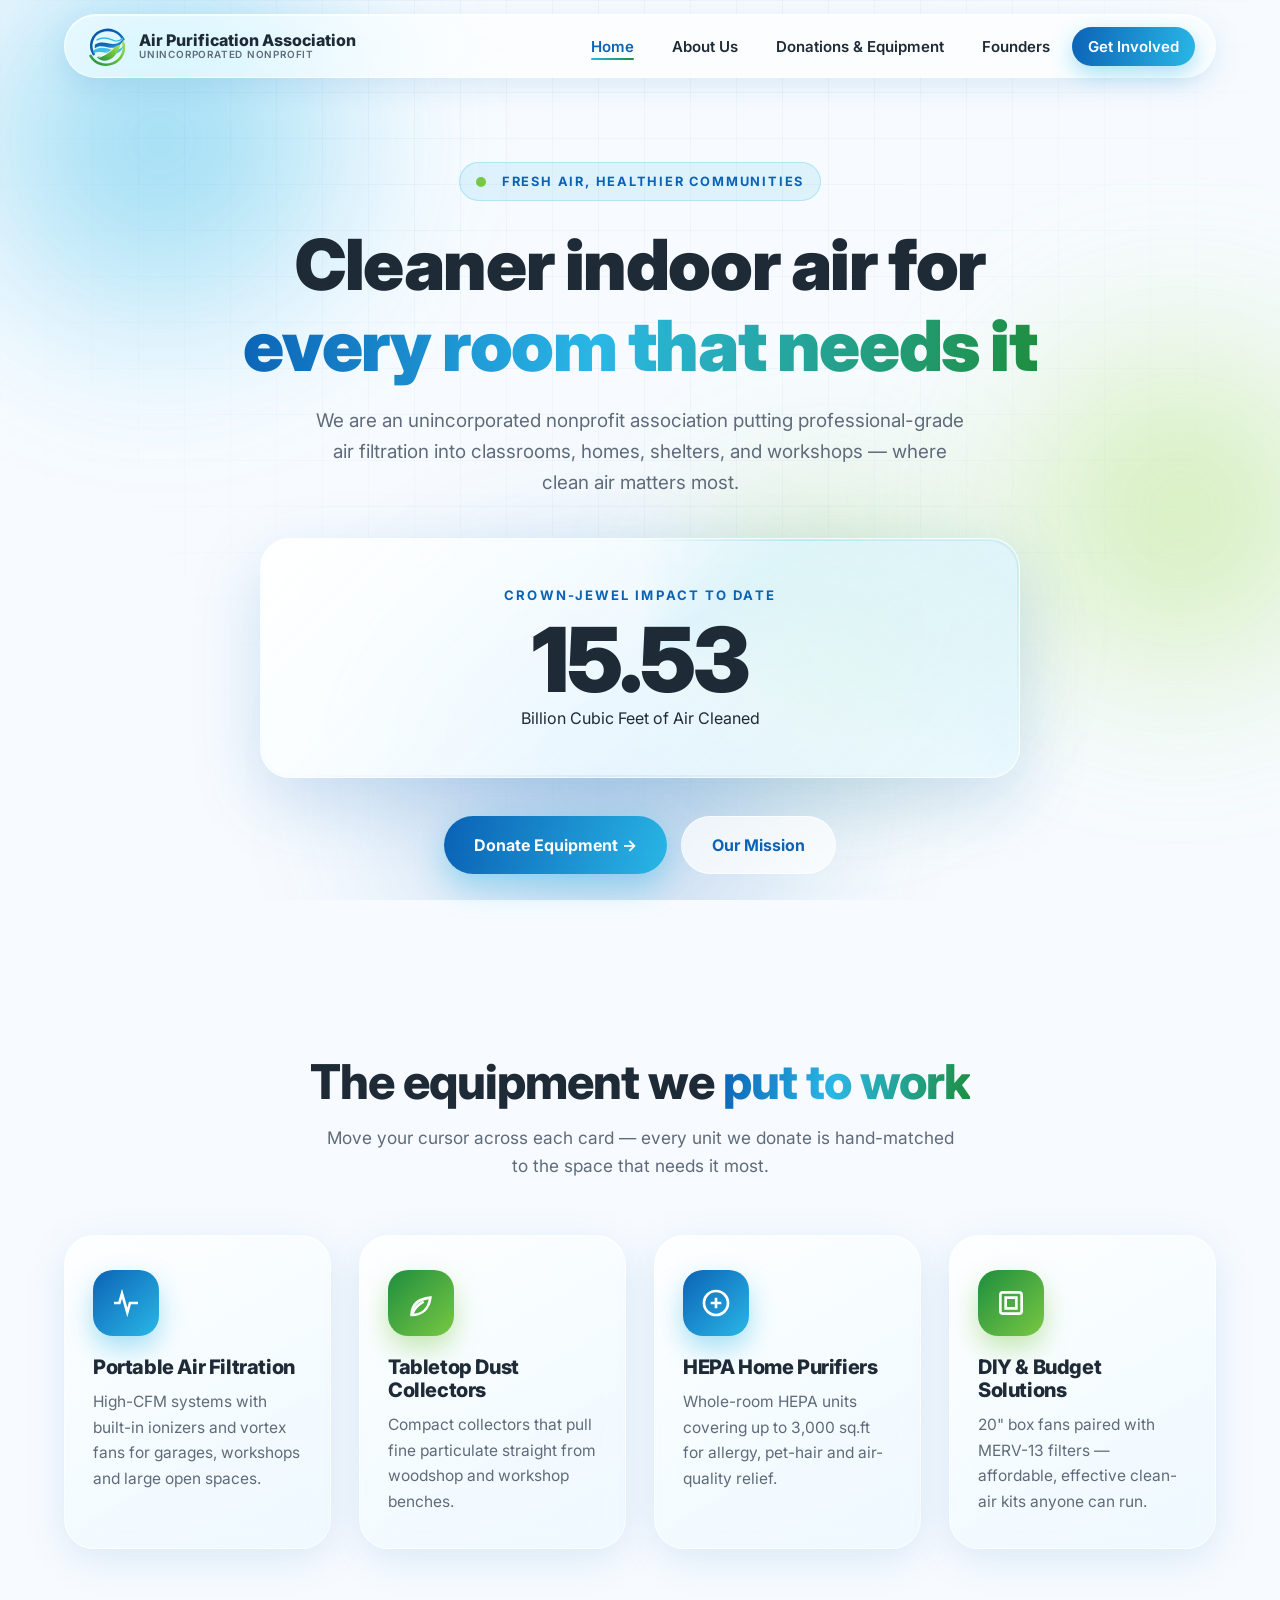
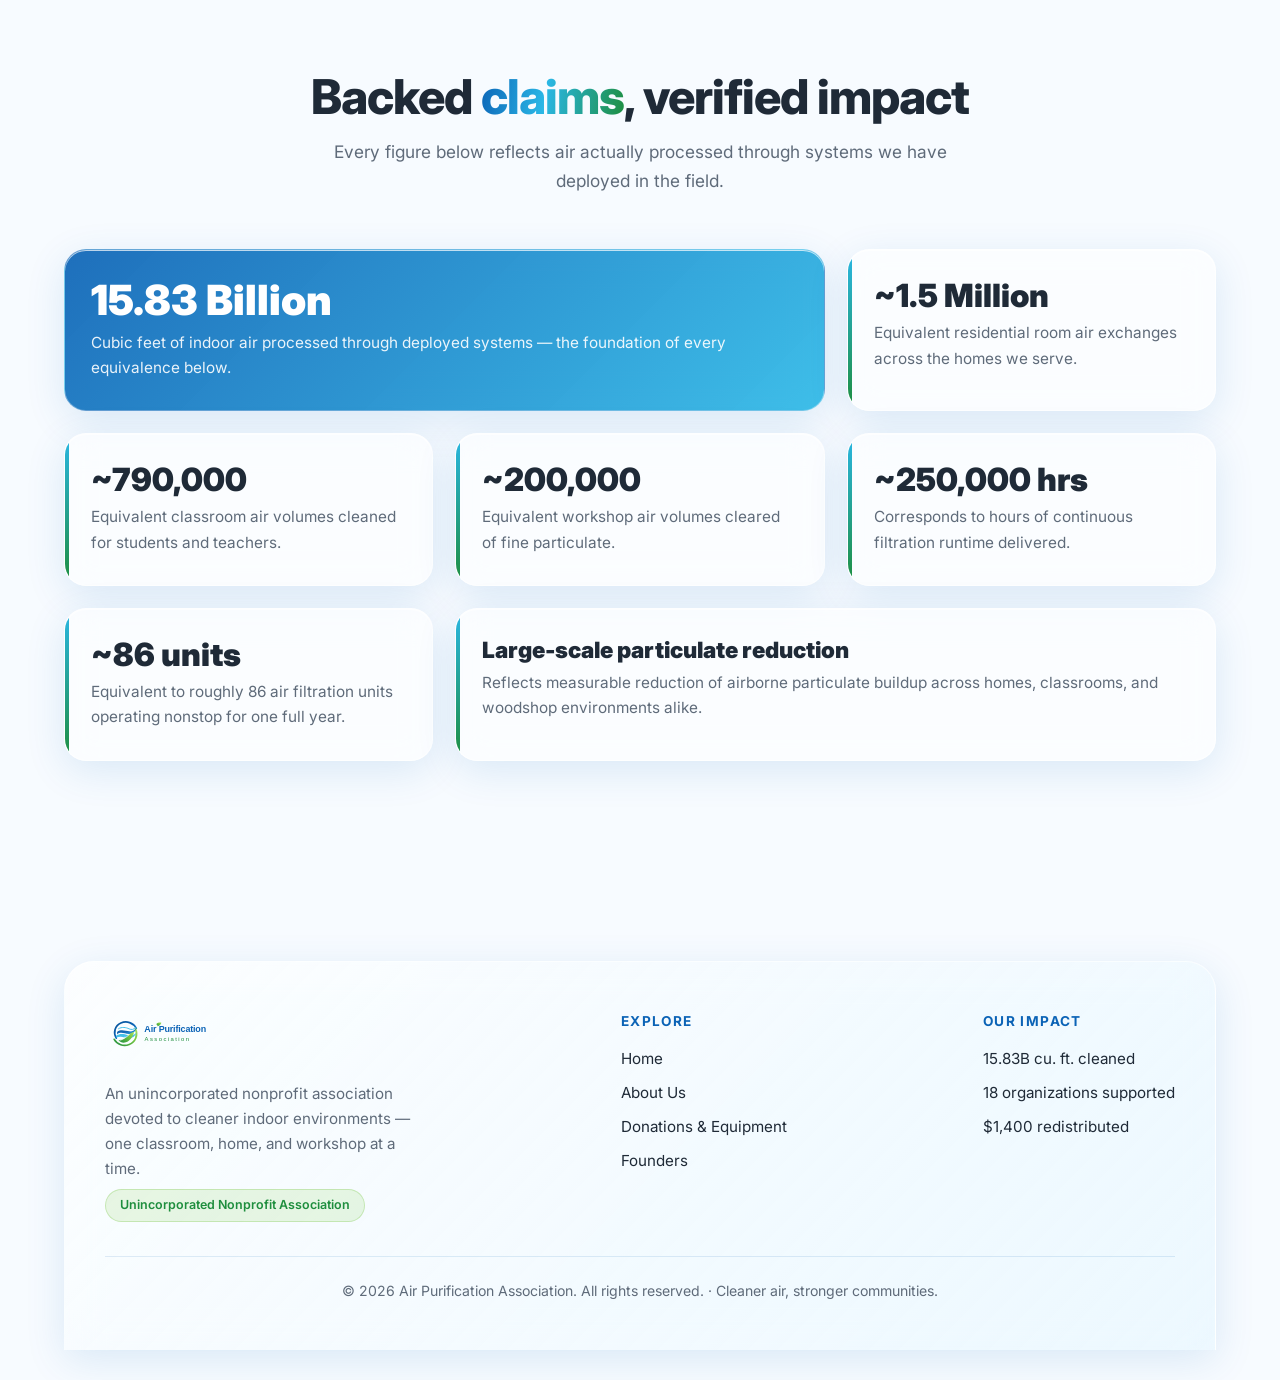
==== index.html @ 21f624ac "Add files via upload" ====
<!DOCTYPE html>
<html lang="en">
<head>
<meta charset="UTF-8" />
<meta name="viewport" content="width=device-width, initial-scale=1.0" />
<title>Air Purification Association — Cleaner Indoor Air for Every Community</title>
<meta name="description" content="The Air Purification Association is an unincorporated nonprofit association dedicated to cleaner indoor environments. We have cleaned 15.83 billion cubic feet of air." />
<link rel="icon" type="image/png" sizes="64x64" href="Media/logo_assets/favicon_64.png" />
<link rel="icon" type="image/png" sizes="32x32" href="Media/logo_assets/favicon_32.png" />
<link rel="preconnect" href="https://fonts.googleapis.com" />
<link rel="preconnect" href="https://fonts.gstatic.com" crossorigin />
<link href="https://fonts.googleapis.com/css2?family=Inter:wght@400;500;600;700;800;900&display=swap" rel="stylesheet" />
<style>
/* ===================== DESIGN TOKENS ===================== */
:root{
  --air-blue:#0B63B6;
  --sky-blue:#2AB7E6;
  --leaf-green:#1E8E3E;
  --eco-green:#79C843;
  --mint:#A8E063;
  --slate:#1f2a37;
  --slate-soft:#5f6b7a;
  --air-white:#f7fbff;
  --glass-bg:rgba(255,255,255,0.55);
  --glass-bg-strong:rgba(255,255,255,0.72);
  --glass-border:rgba(255,255,255,0.65);
  --glass-glow:rgba(42,183,230,0.35);
  --shadow-soft:0 10px 40px rgba(11,99,182,0.12);
  --shadow-deep:0 24px 70px rgba(11,99,182,0.18);
  --radius:22px;
  --radius-lg:30px;
  --ease:cubic-bezier(.22,1,.36,1);
  --maxw:1200px;
}
*{box-sizing:border-box;margin:0;padding:0;}
html{scroll-behavior:smooth;}
body{
  font-family:'Inter',Arial,Helvetica,sans-serif;
  color:var(--slate);
  background:var(--air-white);
  line-height:1.65;
  overflow-x:hidden;
  -webkit-font-smoothing:antialiased;
}
/* animated aurora background */
.bg-aura{position:fixed;inset:0;z-index:-2;overflow:hidden;}
.bg-aura span{position:absolute;border-radius:50%;filter:blur(70px);opacity:.55;animation:drift 22s ease-in-out infinite;}
.bg-aura span:nth-child(1){width:520px;height:520px;background:radial-gradient(circle,var(--sky-blue),transparent 70%);top:-120px;left:-100px;}
.bg-aura span:nth-child(2){width:480px;height:480px;background:radial-gradient(circle,var(--mint),transparent 70%);top:30%;right:-140px;animation-delay:-6s;}
.bg-aura span:nth-child(3){width:560px;height:560px;background:radial-gradient(circle,var(--air-blue),transparent 72%);bottom:-160px;left:25%;animation-delay:-12s;opacity:.32;}
.bg-aura span:nth-child(4){width:380px;height:380px;background:radial-gradient(circle,var(--eco-green),transparent 70%);bottom:10%;right:20%;animation-delay:-3s;opacity:.4;}
@keyframes drift{0%,100%{transform:translate(0,0) scale(1);}33%{transform:translate(40px,-30px) scale(1.08);}66%{transform:translate(-30px,40px) scale(.95);}}
.bg-grid{position:fixed;inset:0;z-index:-1;background-image:linear-gradient(rgba(11,99,182,.04) 1px,transparent 1px),linear-gradient(90deg,rgba(11,99,182,.04) 1px,transparent 1px);background-size:46px 46px;mask-image:radial-gradient(ellipse at 50% 0%,#000 30%,transparent 80%);}

.container{max-width:var(--maxw);margin:0 auto;padding:0 24px;}
section{position:relative;}
h1,h2,h3{line-height:1.15;letter-spacing:-.02em;font-weight:800;}
h2.section-title{font-size:clamp(1.9rem,4vw,3rem);text-align:center;margin-bottom:14px;}
.section-sub{text-align:center;color:var(--slate-soft);max-width:640px;margin:0 auto 54px;font-size:1.08rem;}
.eyebrow{display:inline-flex;align-items:center;gap:8px;font-size:.8rem;font-weight:700;letter-spacing:.14em;text-transform:uppercase;color:var(--air-blue);background:rgba(42,183,230,.12);padding:8px 16px;border-radius:999px;border:1px solid rgba(42,183,230,.25);}
.gradient-text{background:linear-gradient(100deg,var(--air-blue),var(--sky-blue) 45%,var(--leaf-green));-webkit-background-clip:text;background-clip:text;color:transparent;}

/* ===================== GLASS PRIMITIVE ===================== */
.glass{
  background:var(--glass-bg);
  backdrop-filter:blur(18px) saturate(150%);
  -webkit-backdrop-filter:blur(18px) saturate(150%);
  border:1px solid var(--glass-border);
  box-shadow:var(--shadow-soft), inset 0 1px 0 rgba(255,255,255,.7);
  border-radius:var(--radius);
}

/* ===================== NAVBAR ===================== */
.navbar{position:sticky;top:0;z-index:100;padding:14px 0;transition:padding .3s var(--ease);}
.nav-inner{
  display:flex;align-items:center;justify-content:space-between;
  padding:10px 20px;border-radius:999px;
  background:rgba(255,255,255,0.6);
  backdrop-filter:blur(20px) saturate(160%);
  -webkit-backdrop-filter:blur(20px) saturate(160%);
  border:1px solid var(--glass-border);
  box-shadow:0 8px 30px rgba(11,99,182,.12), inset 0 1px 0 rgba(255,255,255,.8);
}
.brand{display:flex;align-items:center;gap:12px;text-decoration:none;color:var(--slate);font-weight:800;}
.brand img{height:42px;width:auto;display:block;}
.brand .brand-text{font-size:1rem;line-height:1.1;}
.brand .brand-text small{display:block;font-size:.62rem;font-weight:600;letter-spacing:.08em;text-transform:uppercase;color:var(--slate-soft);}
.nav-links{display:flex;align-items:center;gap:6px;list-style:none;}
.nav-links a{
  position:relative;text-decoration:none;color:var(--slate);font-weight:600;font-size:.94rem;
  padding:10px 16px;border-radius:999px;transition:all .3s var(--ease);
}
.nav-links a::after{content:"";position:absolute;left:16px;right:16px;bottom:6px;height:2px;background:linear-gradient(90deg,var(--sky-blue),var(--leaf-green));transform:scaleX(0);transform-origin:left;transition:transform .35s var(--ease);border-radius:2px;}
.nav-links a:hover{background:rgba(42,183,230,.12);color:var(--air-blue);}
.nav-links a:hover::after,.nav-links a.active::after{transform:scaleX(1);}
.nav-links a.active{color:var(--air-blue);}
.nav-cta{background:linear-gradient(100deg,var(--air-blue),var(--sky-blue))!important;color:#fff!important;box-shadow:0 8px 22px rgba(42,183,230,.4);}
.nav-cta::after{display:none;}
.nav-cta:hover{transform:translateY(-2px);filter:brightness(1.05);}
.hamburger{display:none;flex-direction:column;gap:5px;background:none;border:none;cursor:pointer;padding:8px;}
.hamburger span{width:26px;height:2.5px;background:var(--slate);border-radius:3px;transition:all .3s var(--ease);}
.hamburger.open span:nth-child(1){transform:translateY(7.5px) rotate(45deg);}
.hamburger.open span:nth-child(2){opacity:0;}
.hamburger.open span:nth-child(3){transform:translateY(-7.5px) rotate(-45deg);}

/* ===================== HERO ===================== */
.hero{padding:70px 0 90px;text-align:center;}
.hero h1{font-size:clamp(2.4rem,6vw,4.4rem);font-weight:900;margin:24px 0 18px;}
.hero p.lead{max-width:660px;margin:0 auto 40px;font-size:1.18rem;color:var(--slate-soft);}
.stat-orb{
  position:relative;max-width:760px;margin:0 auto;padding:46px 30px;
  border-radius:var(--radius-lg);overflow:hidden;
  background:linear-gradient(135deg,rgba(255,255,255,.7),rgba(225,245,255,.45));
  backdrop-filter:blur(22px) saturate(160%);-webkit-backdrop-filter:blur(22px) saturate(160%);
  border:1px solid var(--glass-border);
  box-shadow:var(--shadow-deep), inset 0 1px 0 rgba(255,255,255,.85);
}
.stat-orb::before{content:"";position:absolute;inset:0;background:conic-gradient(from 0deg,transparent,rgba(42,183,230,.25),transparent 30%);animation:spin 8s linear infinite;}
.stat-orb::after{content:"";position:absolute;inset:2px;border-radius:calc(var(--radius-lg) - 2px);background:linear-gradient(135deg,rgba(255,255,255,.75),rgba(228,246,255,.55));}
@keyframes spin{to{transform:rotate(360deg);}}
.stat-orb-inner{position:relative;z-index:2;}
.stat-label{font-size:.82rem;font-weight:700;letter-spacing:.16em;text-transform:uppercase;color:var(--air-blue);margin-bottom:8px;}
.counter{font-size:clamp(3rem,9vw,5.6rem);font-weight:900;line-height:1;letter-spacing:-.03em;}
.counter .unit{display:block;font-size:1.1rem;font-weight:700;letter-spacing:.05em;color:var(--slate-soft);margin-top:14px;text-transform:uppercase;}
.pulse-ring{display:inline-block;width:10px;height:10px;border-radius:50%;background:var(--eco-green);box-shadow:0 0 0 0 rgba(121,200,67,.6);animation:pulse 2s infinite;margin-right:8px;}
@keyframes pulse{0%{box-shadow:0 0 0 0 rgba(121,200,67,.5);}70%{box-shadow:0 0 0 14px rgba(121,200,67,0);}100%{box-shadow:0 0 0 0 rgba(121,200,67,0);}}
.hero-cta{display:flex;gap:14px;justify-content:center;flex-wrap:wrap;margin-top:38px;}
.btn{display:inline-flex;align-items:center;gap:8px;text-decoration:none;font-weight:700;padding:15px 30px;border-radius:999px;font-size:1rem;transition:all .3s var(--ease);cursor:pointer;border:none;}
.btn-primary{background:linear-gradient(100deg,var(--air-blue),var(--sky-blue));color:#fff;box-shadow:0 12px 30px rgba(42,183,230,.4);}
.btn-primary:hover{transform:translateY(-3px);box-shadow:0 18px 40px rgba(42,183,230,.5);}
.btn-ghost{background:var(--glass-bg-strong);color:var(--air-blue);border:1px solid var(--glass-border);backdrop-filter:blur(12px);}
.btn-ghost:hover{transform:translateY(-3px);background:#fff;}

/* ===================== 3D DONATED ITEMS ===================== */
.tilt-section{padding:90px 0;}
.tilt-grid{display:grid;grid-template-columns:repeat(auto-fit,minmax(260px,1fr));gap:28px;perspective:1400px;}
.tilt-card{
  position:relative;padding:34px 28px;border-radius:var(--radius-lg);
  transform-style:preserve-3d;transition:transform .15s ease-out, box-shadow .3s var(--ease);
  background:linear-gradient(150deg,rgba(255,255,255,.78),rgba(230,247,255,.5));
  backdrop-filter:blur(16px) saturate(150%);-webkit-backdrop-filter:blur(16px) saturate(150%);
  border:1px solid var(--glass-border);
  box-shadow:var(--shadow-soft), inset 0 1px 0 rgba(255,255,255,.8);
  cursor:pointer;will-change:transform;
}
.tilt-card:hover{box-shadow:var(--shadow-deep);}
.tilt-card .layer{transform:translateZ(40px);}
.tilt-card .icon-badge{
  width:66px;height:66px;border-radius:20px;display:grid;place-items:center;margin-bottom:20px;
  background:linear-gradient(135deg,var(--air-blue),var(--sky-blue));
  box-shadow:0 12px 26px rgba(42,183,230,.4);transform:translateZ(60px);
}
.tilt-card .icon-badge svg{width:32px;height:32px;stroke:#fff;fill:none;stroke-width:2;}
.tilt-card.green .icon-badge{background:linear-gradient(135deg,var(--leaf-green),var(--eco-green));box-shadow:0 12px 26px rgba(121,200,67,.4);}
.tilt-card h3{font-size:1.25rem;margin-bottom:10px;}
.tilt-card p{color:var(--slate-soft);font-size:.97rem;}
.tilt-card .shine{position:absolute;inset:0;border-radius:var(--radius-lg);background:radial-gradient(circle at var(--mx,50%) var(--my,50%),rgba(255,255,255,.55),transparent 45%);opacity:0;transition:opacity .3s;pointer-events:none;}
.tilt-card:hover .shine{opacity:1;}

/* ===================== BACKED CLAIMS GRID ===================== */
.claims{padding:30px 0 100px;}
.claims-grid{display:grid;grid-template-columns:repeat(auto-fit,minmax(280px,1fr));gap:22px;}
.claim-card{
  padding:30px 26px;border-radius:var(--radius);position:relative;overflow:hidden;
  background:var(--glass-bg);backdrop-filter:blur(16px) saturate(150%);-webkit-backdrop-filter:blur(16px) saturate(150%);
  border:1px solid var(--glass-border);box-shadow:var(--shadow-soft), inset 0 1px 0 rgba(255,255,255,.7);
  transition:transform .4s var(--ease), box-shadow .4s var(--ease);
}
.claim-card::before{content:"";position:absolute;top:0;left:0;width:4px;height:100%;background:linear-gradient(180deg,var(--sky-blue),var(--leaf-green));}
.claim-card:hover{transform:translateY(-6px);box-shadow:var(--shadow-deep);}
.claim-card .big{font-size:2rem;font-weight:900;line-height:1;margin-bottom:8px;}
.claim-card .desc{color:var(--slate-soft);font-size:.96rem;}
.claim-card.featured{grid-column:span 2;background:linear-gradient(135deg,rgba(11,99,182,.92),rgba(42,183,230,.9));color:#fff;border-color:rgba(255,255,255,.3);}
.claim-card.featured::before{display:none;}
.claim-card.featured .desc{color:rgba(255,255,255,.9);}
.claim-card.featured .big{font-size:2.6rem;}
@media(max-width:640px){.claim-card.featured{grid-column:span 1;}}

/* ===================== REVEAL ANIM ===================== */
.reveal{opacity:0;transform:translateY(36px);transition:opacity .8s var(--ease), transform .8s var(--ease);}
.reveal.in{opacity:1;transform:none;}

/* ===================== FOOTER ===================== */
footer{margin-top:40px;padding:60px 0 30px;position:relative;}
.footer-glass{
  border-radius:var(--radius-lg) var(--radius-lg) 0 0;padding:48px 40px;
  background:linear-gradient(135deg,rgba(255,255,255,.65),rgba(225,245,255,.45));
  backdrop-filter:blur(20px) saturate(150%);-webkit-backdrop-filter:blur(20px) saturate(150%);
  border:1px solid var(--glass-border);border-bottom:none;box-shadow:var(--shadow-soft);
}
.footer-top{display:flex;flex-wrap:wrap;gap:40px;justify-content:space-between;}
.footer-brand{max-width:320px;}
.footer-brand img{height:48px;margin-bottom:16px;}
.footer-brand p{color:var(--slate-soft);font-size:.95rem;}
.footer-col h4{font-size:.85rem;text-transform:uppercase;letter-spacing:.1em;margin-bottom:14px;color:var(--air-blue);}
.footer-col a{display:block;text-decoration:none;color:var(--slate);font-size:.95rem;margin-bottom:9px;transition:color .25s;}
.footer-col a:hover{color:var(--sky-blue);}
.footer-bottom{text-align:center;margin-top:34px;padding-top:22px;border-top:1px solid rgba(11,99,182,.12);color:var(--slate-soft);font-size:.88rem;}
.badge-nonprofit{display:inline-block;margin-top:8px;font-size:.78rem;padding:5px 14px;border-radius:999px;background:rgba(121,200,67,.15);color:var(--leaf-green);font-weight:600;border:1px solid rgba(121,200,67,.3);}

/* ===================== RESPONSIVE NAV ===================== */
@media(max-width:880px){
  .hamburger{display:flex;}
  .nav-links{
    position:absolute;top:calc(100% + 12px);left:0;right:0;flex-direction:column;align-items:stretch;gap:4px;
    padding:14px;border-radius:24px;
    background:rgba(255,255,255,.85);backdrop-filter:blur(24px) saturate(160%);-webkit-backdrop-filter:blur(24px) saturate(160%);
    border:1px solid var(--glass-border);box-shadow:var(--shadow-deep);
    opacity:0;transform:translateY(-12px);pointer-events:none;transition:all .35s var(--ease);
  }
  .nav-links.open{opacity:1;transform:none;pointer-events:auto;}
  .nav-links a{padding:13px 18px;}
  .nav-links a::after{display:none;}
}
@media(max-width:880px){.nav-inner{position:relative;}}
</style>
</head>
<body>
<div class="bg-aura"><span></span><span></span><span></span><span></span></div>
<div class="bg-grid"></div>

<!-- ===== NAVBAR ===== -->
<header class="navbar">
  <div class="container">
    <nav class="nav-inner">
      <a href="index.html" class="brand">
        <img src="Media/logo_assets/air_purification_association_icon.svg" alt="Air Purification Association logo" />
        <span class="brand-text">Air Purification Association<small>Unincorporated Nonprofit</small></span>
      </a>
      <ul class="nav-links" id="navLinks">
        <li><a href="index.html" class="active">Home</a></li>
        <li><a href="about.html">About Us</a></li>
        <li><a href="donations.html">Donations &amp; Equipment</a></li>
        <li><a href="founders.html">Founders</a></li>
        <li><a href="donations.html" class="nav-cta">Get Involved</a></li>
      </ul>
      <button class="hamburger" id="hamburger" aria-label="Toggle navigation">
        <span></span><span></span><span></span>
      </button>
    </nav>
  </div>
</header>

<!-- ===== HERO ===== -->
<section class="hero">
  <div class="container">
    <span class="eyebrow reveal"><span class="pulse-ring"></span>Fresh air, healthier communities</span>
    <h1 class="reveal">Cleaner indoor air for<br /><span class="gradient-text">every room that needs it</span></h1>
    <p class="lead reveal">We are an unincorporated nonprofit association putting professional-grade air filtration into classrooms, homes, shelters, and workshops — where clean air matters most.</p>

    <div class="stat-orb reveal">
      <div class="stat-orb-inner">
        <div class="stat-label">Crown-jewel impact to date</div>
        <div class="counter" id="heroCounter" data-target="15.83">0.00</div>
        <span class="unit">Billion Cubic Feet of Air Cleaned</span>
      </div>
    </div>

    <div class="hero-cta reveal">
      <a href="donations.html" class="btn btn-primary">Donate Equipment →</a>
      <a href="about.html" class="btn btn-ghost">Our Mission</a>
    </div>
  </div>
</section>

<!-- ===== 3D DONATED ITEMS ===== -->
<section class="tilt-section">
  <div class="container">
    <h2 class="section-title reveal">The equipment we <span class="gradient-text">put to work</span></h2>
    <p class="section-sub reveal">Move your cursor across each card — every unit we donate is hand-matched to the space that needs it most.</p>
    <div class="tilt-grid">
      <div class="tilt-card reveal" data-tilt>
        <div class="shine"></div>
        <div class="icon-badge"><svg viewBox="0 0 24 24"><path d="M3 12h4l2-7 4 14 2-7h6"/></svg></div>
        <div class="layer"><h3>Portable Air Filtration</h3><p>High-CFM systems with built-in ionizers and vortex fans for garages, workshops and large open spaces.</p></div>
      </div>
      <div class="tilt-card green reveal" data-tilt>
        <div class="shine"></div>
        <div class="icon-badge"><svg viewBox="0 0 24 24"><path d="M5 21c0-7 4-12 14-13C18 16 13 21 5 21z"/><path d="M5 21c2-5 5-8 9-10"/></svg></div>
        <div class="layer"><h3>Tabletop Dust Collectors</h3><p>Compact collectors that pull fine particulate straight from woodshop and workshop benches.</p></div>
      </div>
      <div class="tilt-card reveal" data-tilt>
        <div class="shine"></div>
        <div class="icon-badge"><svg viewBox="0 0 24 24"><path d="M12 3a9 9 0 100 18 9 9 0 000-18z"/><path d="M8 12h8M12 8v8"/></svg></div>
        <div class="layer"><h3>HEPA Home Purifiers</h3><p>Whole-room HEPA units covering up to 3,000 sq.ft for allergy, pet-hair and air-quality relief.</p></div>
      </div>
      <div class="tilt-card green reveal" data-tilt>
        <div class="shine"></div>
        <div class="icon-badge"><svg viewBox="0 0 24 24"><rect x="4" y="4" width="16" height="16" rx="2"/><path d="M8 8h8v8H8z"/></svg></div>
        <div class="layer"><h3>DIY &amp; Budget Solutions</h3><p>20" box fans paired with MERV-13 filters — affordable, effective clean-air kits anyone can run.</p></div>
      </div>
    </div>
  </div>
</section>

<!-- ===== BACKED CLAIMS ===== -->
<section class="claims">
  <div class="container">
    <h2 class="section-title reveal">Backed <span class="gradient-text">claims</span>, verified impact</h2>
    <p class="section-sub reveal">Every figure below reflects air actually processed through systems we have deployed in the field.</p>
    <div class="claims-grid">
      <div class="claim-card featured reveal">
        <div class="big">15.83 Billion</div>
        <div class="desc">Cubic feet of indoor air processed through deployed systems — the foundation of every equivalence below.</div>
      </div>
      <div class="claim-card reveal">
        <div class="big">~1.5 Million</div>
        <div class="desc">Equivalent residential room air exchanges across the homes we serve.</div>
      </div>
      <div class="claim-card reveal">
        <div class="big">~790,000</div>
        <div class="desc">Equivalent classroom air volumes cleaned for students and teachers.</div>
      </div>
      <div class="claim-card reveal">
        <div class="big">~200,000</div>
        <div class="desc">Equivalent workshop air volumes cleared of fine particulate.</div>
      </div>
      <div class="claim-card reveal">
        <div class="big">~250,000 hrs</div>
        <div class="desc">Corresponds to hours of continuous filtration runtime delivered.</div>
      </div>
      <div class="claim-card reveal">
        <div class="big">~86 units</div>
        <div class="desc">Equivalent to roughly 86 air filtration units operating nonstop for one full year.</div>
      </div>
      <div class="claim-card reveal" style="grid-column:span 2;">
        <div class="big" style="font-size:1.4rem;">Large-scale particulate reduction</div>
        <div class="desc">Reflects measurable reduction of airborne particulate buildup across homes, classrooms, and woodshop environments alike.</div>
      </div>
    </div>
  </div>
</section>

<!-- ===== FOOTER ===== -->
<footer>
  <div class="container">
    <div class="footer-glass">
      <div class="footer-top">
        <div class="footer-brand">
          <img src="Media/logo_assets/air_purification_association_full_logo.svg" alt="Air Purification Association" />
          <p>An unincorporated nonprofit association devoted to cleaner indoor environments — one classroom, home, and workshop at a time.</p>
          <span class="badge-nonprofit">Unincorporated Nonprofit Association</span>
        </div>
        <div class="footer-col">
          <h4>Explore</h4>
          <a href="index.html">Home</a>
          <a href="about.html">About Us</a>
          <a href="donations.html">Donations &amp; Equipment</a>
          <a href="founders.html">Founders</a>
        </div>
        <div class="footer-col">
          <h4>Our Impact</h4>
          <a href="index.html">15.83B cu. ft. cleaned</a>
          <a href="donations.html">18 organizations supported</a>
          <a href="donations.html">$1,400 redistributed</a>
        </div>
      </div>
      <div class="footer-bottom">
        © <span id="year"></span> Air Purification Association. All rights reserved. · Cleaner air, stronger communities.
      </div>
    </div>
  </div>
</footer>

<script>
/* ===== year ===== */
document.getElementById('year').textContent=new Date().getFullYear();

/* ===== mobile menu ===== */
const hamburger=document.getElementById('hamburger');
const navLinks=document.getElementById('navLinks');
hamburger.addEventListener('click',()=>{hamburger.classList.toggle('open');navLinks.classList.toggle('open');});
navLinks.querySelectorAll('a').forEach(a=>a.addEventListener('click',()=>{hamburger.classList.remove('open');navLinks.classList.remove('open');}));

/* ===== scroll reveal ===== */
const io=new IntersectionObserver((entries)=>{
  entries.forEach(e=>{if(e.isIntersecting){e.target.classList.add('in');io.unobserve(e.target);}});
},{threshold:.15});
document.querySelectorAll('.reveal').forEach(el=>io.observe(el));

/* ===== hero counter ===== */
const counter=document.getElementById('heroCounter');
if(counter){
  const target=parseFloat(counter.dataset.target);
  let started=false;
  const run=()=>{
    if(started)return;started=true;
    const dur=2200,t0=performance.now();
    const tick=(now)=>{
      const p=Math.min((now-t0)/dur,1);
      const eased=1-Math.pow(1-p,3);
      counter.textContent=(eased*target).toFixed(2);
      if(p<1)requestAnimationFrame(tick);else counter.textContent=target.toFixed(2);
    };
    requestAnimationFrame(tick);
  };
  const co=new IntersectionObserver((en)=>{en.forEach(e=>{if(e.isIntersecting)run();});},{threshold:.4});
  co.observe(counter);
}

/* ===== 3D tilt ===== */
document.querySelectorAll('[data-tilt]').forEach(card=>{
  const max=12;
  card.addEventListener('mousemove',(e)=>{
    const r=card.getBoundingClientRect();
    const px=(e.clientX-r.left)/r.width, py=(e.clientY-r.top)/r.height;
    const rx=(py-.5)*-2*max, ry=(px-.5)*2*max;
    card.style.transform=`rotateX(${rx}deg) rotateY(${ry}deg) translateY(-6px)`;
    card.style.setProperty('--mx',px*100+'%');
    card.style.setProperty('--my',py*100+'%');
  });
  card.addEventListener('mouseleave',()=>{card.style.transform='';});
});

/* ===== navbar shadow on scroll ===== */
const nav=document.querySelector('.navbar');
window.addEventListener('scroll',()=>{nav.style.padding=window.scrollY>20?'8px 0':'14px 0';});
</script>
</body>
</html>
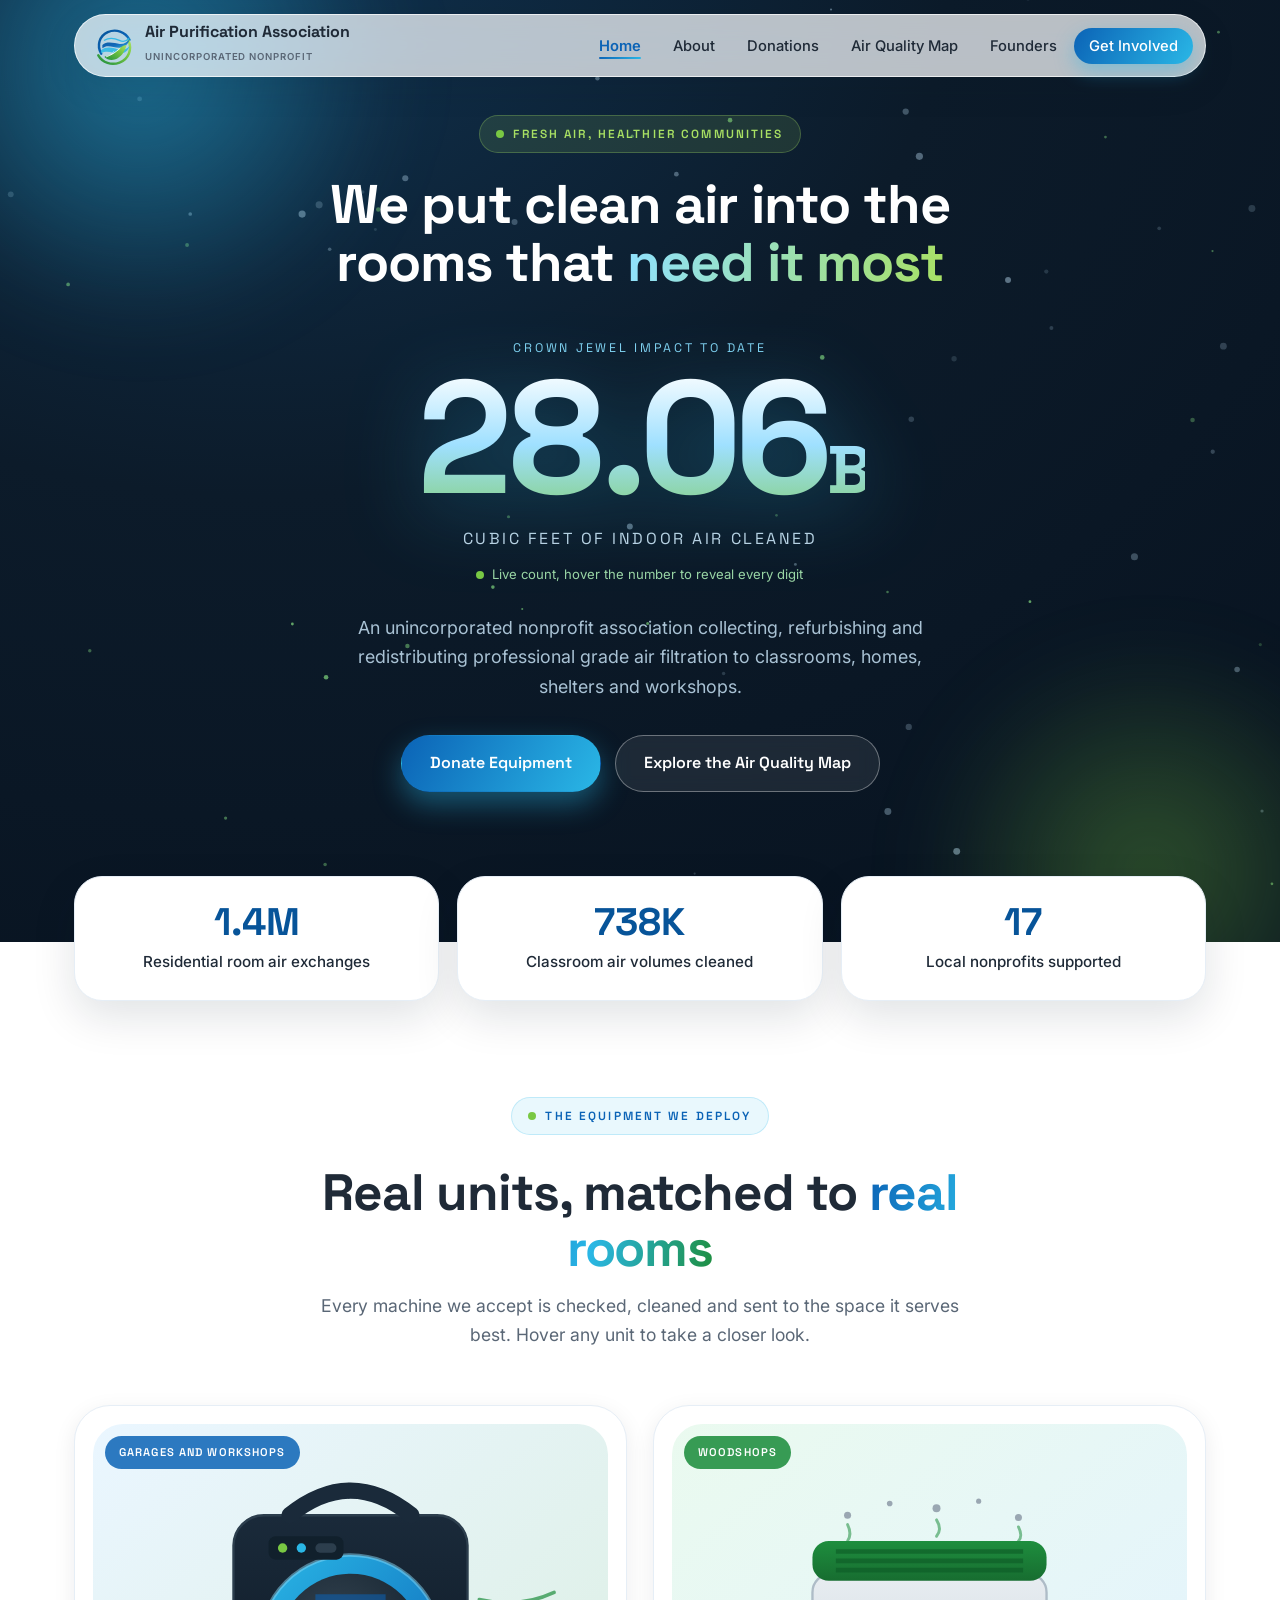
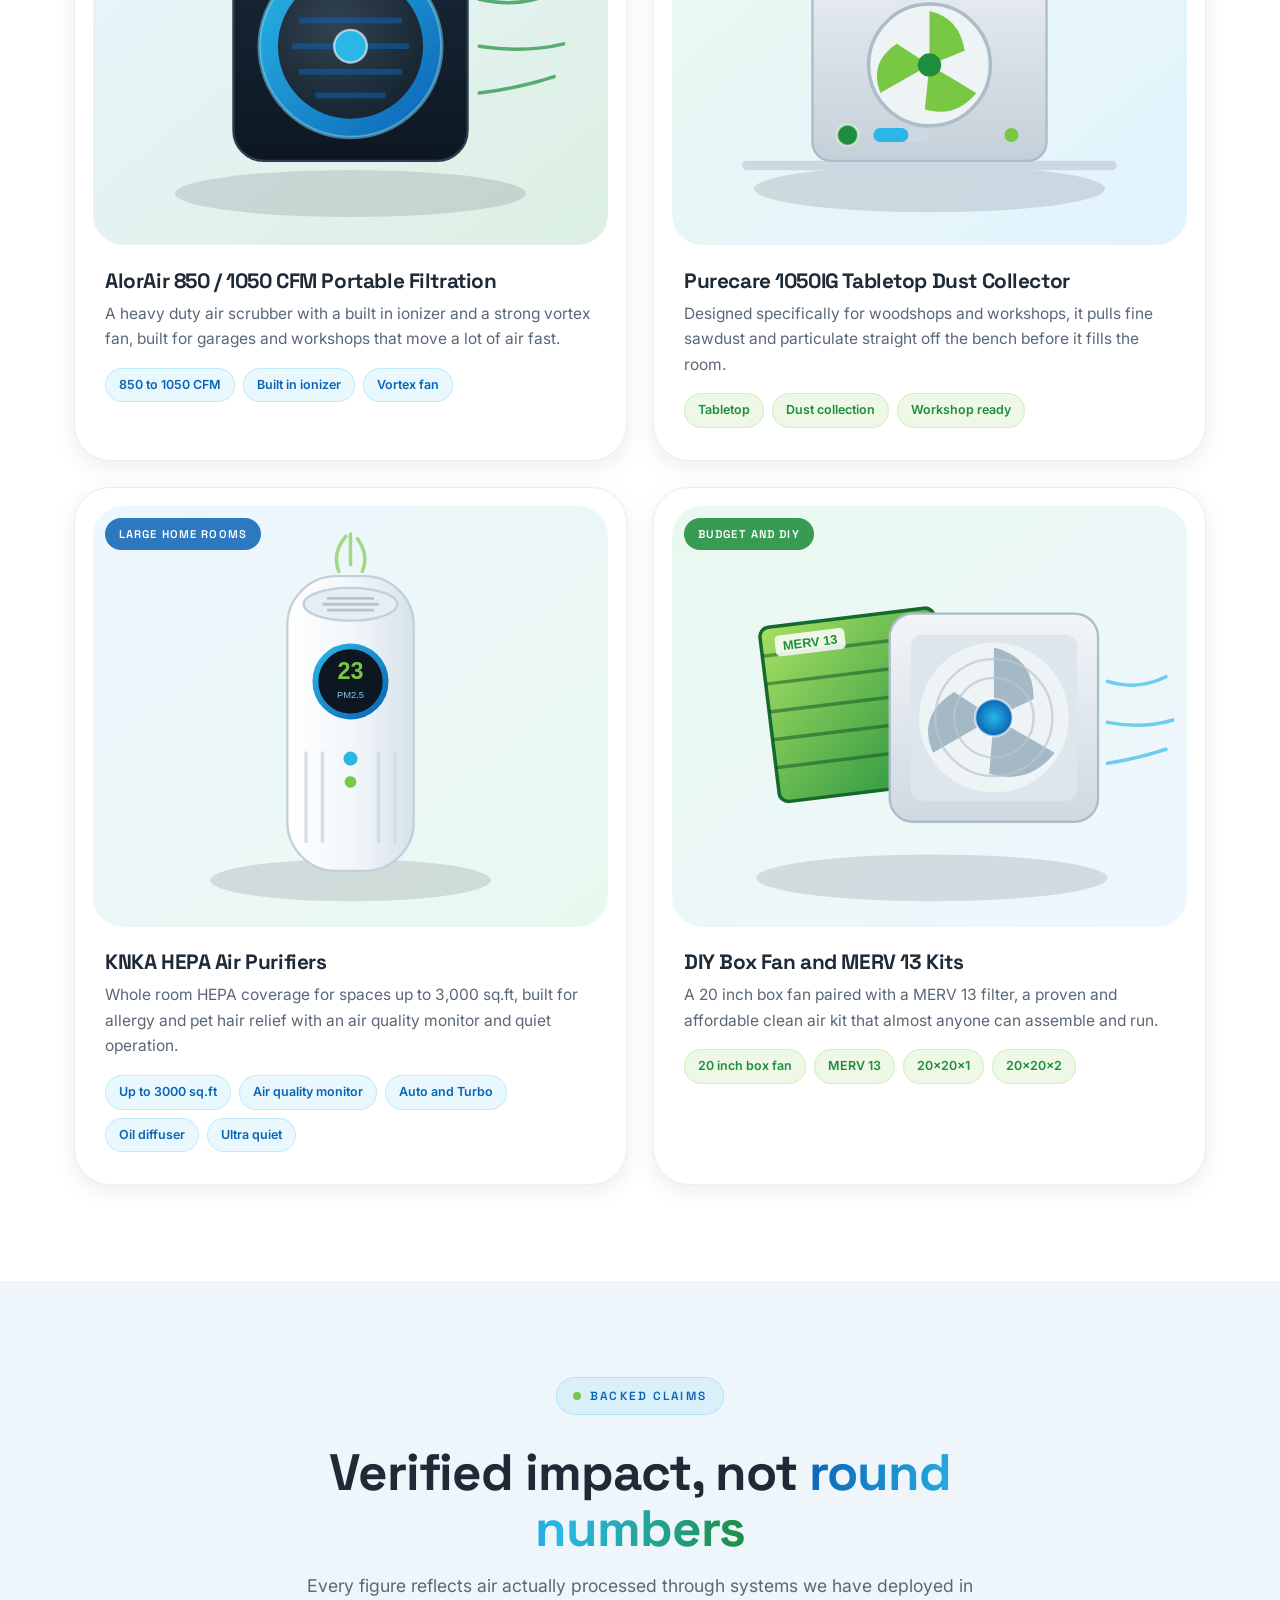
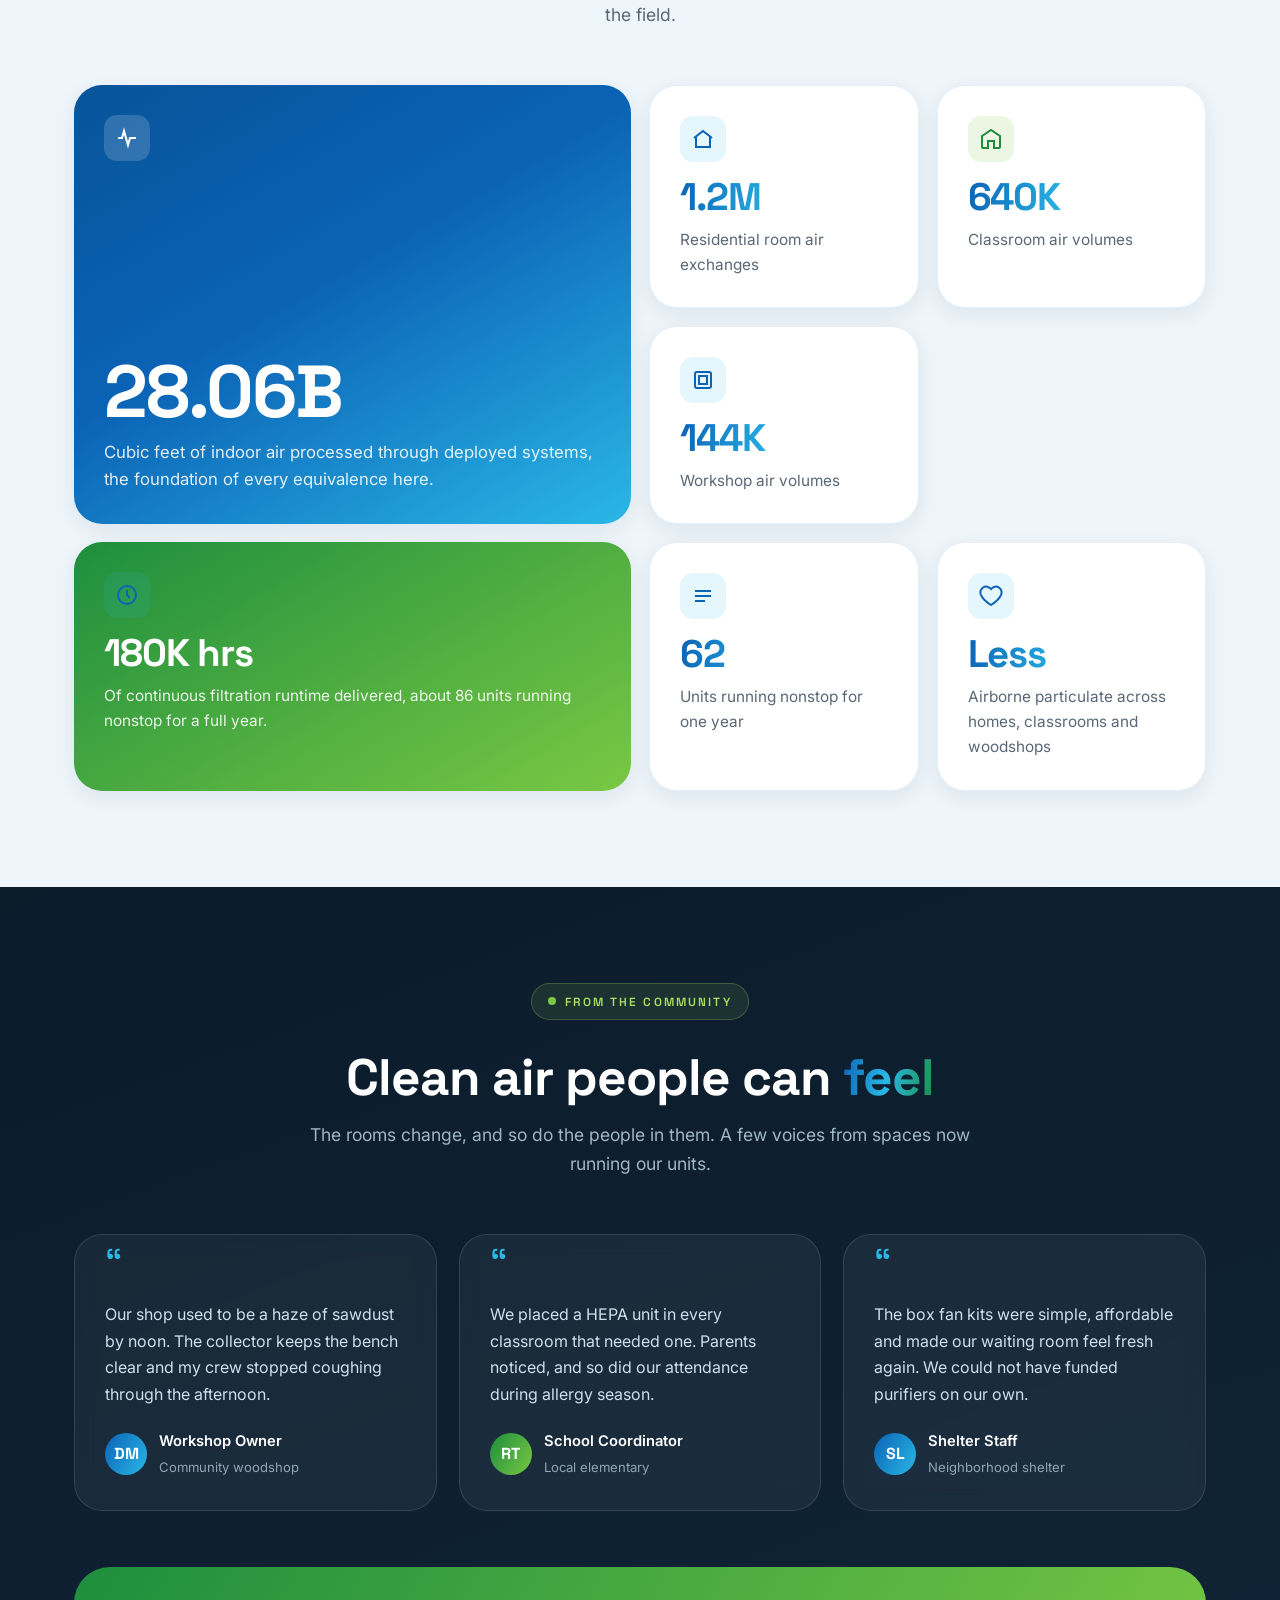
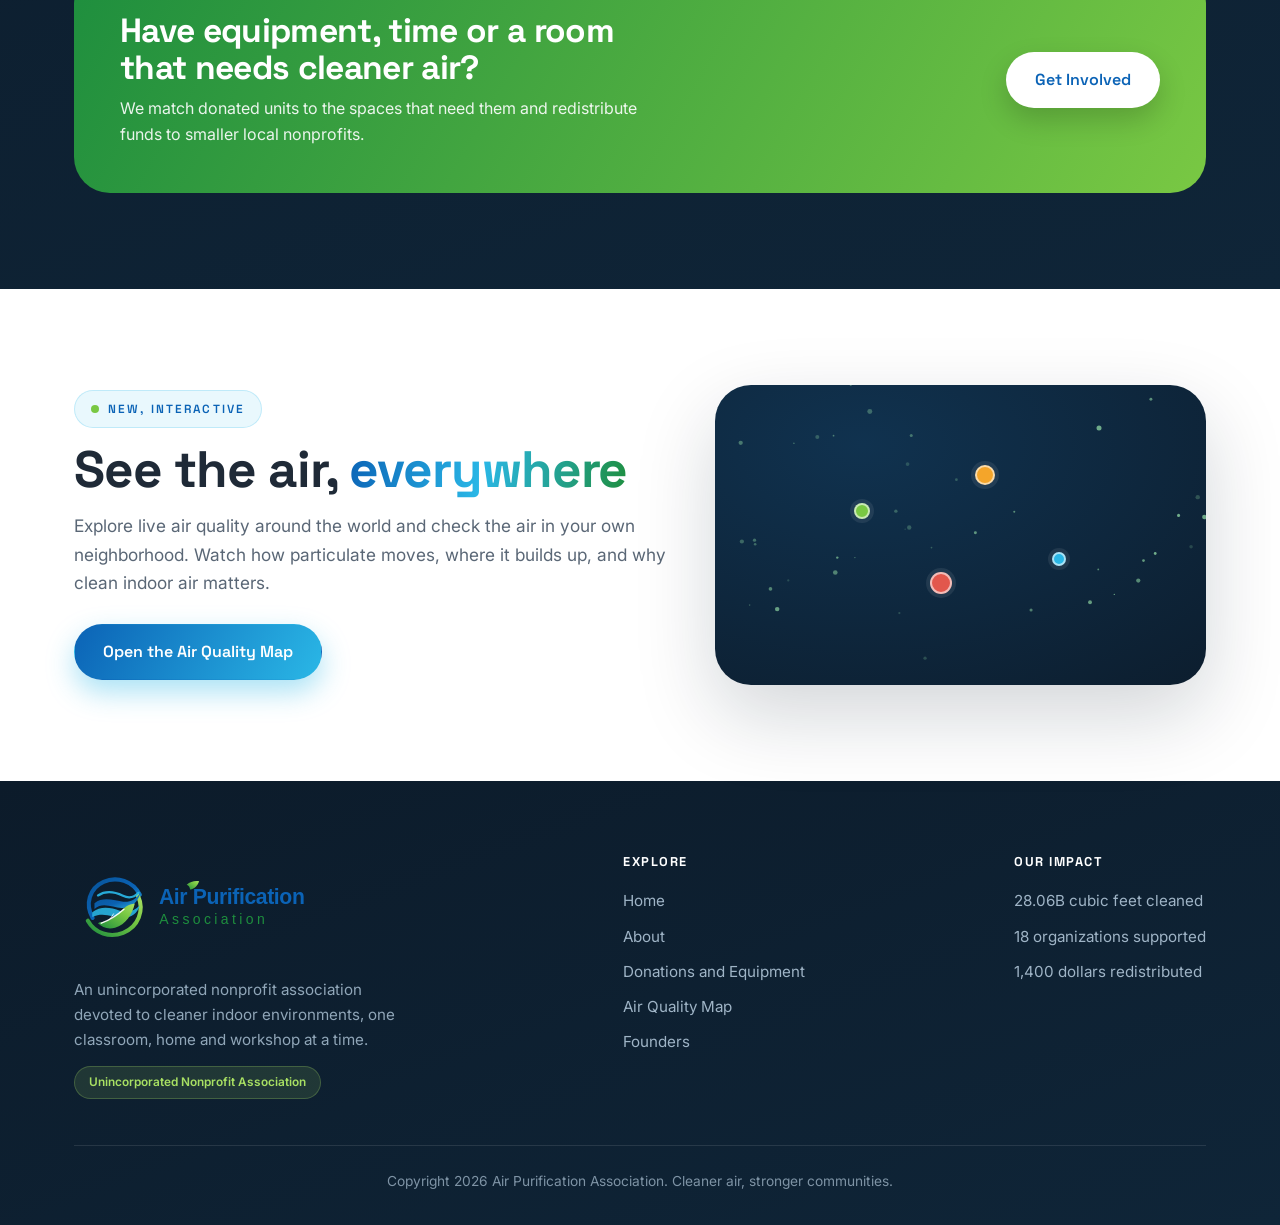
==== commit db38209c: "Add files via upload" ====
--- a/index.html
+++ b/index.html
@@ -3,418 +3,461 @@
 <head>
 <meta charset="UTF-8" />
 <meta name="viewport" content="width=device-width, initial-scale=1.0" />
-<title>Air Purification Association — Cleaner Indoor Air for Every Community</title>
-<meta name="description" content="The Air Purification Association is an unincorporated nonprofit association dedicated to cleaner indoor environments. We have cleaned 15.83 billion cubic feet of air." />
+<title>Air Purification Association | Cleaner Indoor Air for Every Community</title>
+<meta name="description" content="An unincorporated nonprofit association putting professional grade air filtration into classrooms, homes, shelters and workshops. 15.83 billion cubic feet of air cleaned." />
 <link rel="icon" type="image/png" sizes="64x64" href="Media/logo_assets/favicon_64.png" />
-<link rel="icon" type="image/png" sizes="32x32" href="Media/logo_assets/favicon_32.png" />
 <link rel="preconnect" href="https://fonts.googleapis.com" />
 <link rel="preconnect" href="https://fonts.gstatic.com" crossorigin />
-<link href="https://fonts.googleapis.com/css2?family=Inter:wght@400;500;600;700;800;900&display=swap" rel="stylesheet" />
+<link href="https://fonts.googleapis.com/css2?family=Inter:wght@400;500;600;700&family=Space+Grotesk:wght@500;600;700&display=swap" rel="stylesheet" />
+<link rel="stylesheet" href="assets/css/style.css" />
 <style>
-/* ===================== DESIGN TOKENS ===================== */
-:root{
-  --air-blue:#0B63B6;
-  --sky-blue:#2AB7E6;
-  --leaf-green:#1E8E3E;
-  --eco-green:#79C843;
-  --mint:#A8E063;
-  --slate:#1f2a37;
-  --slate-soft:#5f6b7a;
-  --air-white:#f7fbff;
-  --glass-bg:rgba(255,255,255,0.55);
-  --glass-bg-strong:rgba(255,255,255,0.72);
-  --glass-border:rgba(255,255,255,0.65);
-  --glass-glow:rgba(42,183,230,0.35);
-  --shadow-soft:0 10px 40px rgba(11,99,182,0.12);
-  --shadow-deep:0 24px 70px rgba(11,99,182,0.18);
-  --radius:22px;
-  --radius-lg:30px;
-  --ease:cubic-bezier(.22,1,.36,1);
-  --maxw:1200px;
+/* ---------- HERO (dark, dramatic) ---------- */
+.hero{position:relative;overflow:hidden;background:radial-gradient(120% 120% at 20% 0%,#10324f 0%,#0c1b2a 45%,#081320 100%);color:#eaf4fb;padding:144px 0 150px;text-align:center;}
+#airCanvas{position:absolute;inset:0;width:100%;height:100%;z-index:0;}
+.hero-glowA{position:absolute;width:520px;height:520px;border-radius:50%;background:radial-gradient(circle,rgba(42,183,230,.5),transparent 70%);top:-160px;left:-120px;filter:blur(40px);z-index:0;}
+.hero-glowB{position:absolute;width:460px;height:460px;border-radius:50%;background:radial-gradient(circle,rgba(121,200,67,.35),transparent 70%);bottom:-160px;right:-100px;filter:blur(40px);z-index:0;}
+.hero .container{position:relative;z-index:2;}
+.hero .eyebrow{color:var(--mint);background:rgba(168,224,99,.12);border-color:rgba(168,224,99,.28);}
+.hero h1{font-size:clamp(2.1rem,5vw,3.4rem);color:#fff;margin:22px auto 0;max-width:760px;line-height:1.08;}
+.hero h1 .grad-text{background:linear-gradient(100deg,#8fe1ff,#a8e063);-webkit-background-clip:text;background-clip:text;color:transparent;}
+.hero .lead{max-width:600px;margin:18px auto 0;color:#a9c2d4;font-size:1.12rem;}
+.mega-wrap{margin:46px auto 8px;position:relative;display:inline-block;}
+.mega-label{font-family:'Space Grotesk',sans-serif;letter-spacing:.22em;text-transform:uppercase;font-size:.78rem;color:#7fd0ef;margin-bottom:6px;}
+.mega{font-family:'Space Grotesk',sans-serif;font-weight:700;font-size:clamp(4.2rem,16vw,10rem);line-height:.9;letter-spacing:-.04em;white-space:nowrap;
+  font-variant-numeric:tabular-nums;transition:font-size .25s var(--ease),letter-spacing .25s var(--ease);cursor:default;
+  background:linear-gradient(180deg,#ffffff 0%,#9fe0ff 55%,#79C843 130%);-webkit-background-clip:text;background-clip:text;color:transparent;
+  filter:drop-shadow(0 14px 40px rgba(42,183,230,.35));}
+.mega .b{font-size:.42em;vertical-align:baseline;}
+.mega.expanded{letter-spacing:-.03em;}
+.mega.expanded .b{display:none;}
+.mega-stage{display:flex;align-items:center;justify-content:center;min-height:clamp(3.8rem,15vw,9.2rem);width:100%;}
+.mega-unit{font-family:'Space Grotesk',sans-serif;font-size:1rem;letter-spacing:.16em;text-transform:uppercase;color:#bcd3e3;margin-top:14px;}
+.mega-live{display:inline-flex;align-items:center;gap:8px;margin-top:12px;font-size:.82rem;color:#9bd6a5;}
+.hero-cta{display:flex;gap:14px;justify-content:center;flex-wrap:wrap;margin-top:34px;}
+/* floating proof chips overlapping next section */
+.proof{position:relative;z-index:5;margin-top:-66px;}
+.proof-row{display:grid;grid-template-columns:repeat(3,1fr);gap:18px;}
+.proof-card{background:#fff;border:1px solid var(--line);border-radius:var(--r-lg);padding:26px;box-shadow:var(--sh-md);text-align:center;}
+.proof-card .pn{font-family:'Space Grotesk',sans-serif;font-weight:700;font-size:2.4rem;line-height:1;color:var(--air-blue-d);}
+.proof-card .pl{color:var(--slate);font-size:.95rem;margin-top:8px;font-weight:500;}
+
+/* ---------- PRODUCT SHOWCASE ---------- */
+.prod-grid{display:grid;grid-template-columns:repeat(2,1fr);gap:26px;}
+.prod{border-radius:var(--r-xl);background:var(--paper);border:1px solid var(--line);box-shadow:var(--sh-sm);overflow:hidden;transition:transform .35s var(--ease),box-shadow .35s var(--ease);}
+.prod:hover{box-shadow:var(--sh-lg);}
+.prod-media{position:relative;padding:18px;cursor:pointer;}
+.prod-media .frame{border-radius:var(--r-lg);overflow:hidden;will-change:transform;transition:transform .15s ease-out;}
+.prod-media img{width:100%;height:auto;display:block;}
+.prod-tag{position:absolute;top:30px;left:30px;z-index:3;font-family:'Space Grotesk',sans-serif;font-size:.7rem;font-weight:600;letter-spacing:.1em;text-transform:uppercase;color:#fff;background:rgba(11,99,182,.85);backdrop-filter:blur(6px);padding:7px 14px;border-radius:999px;}
+.prod-tag.g{background:rgba(30,142,62,.88);}
+.prod-body{padding:6px 30px 32px;}
+.prod-body h3{font-size:1.3rem;margin-bottom:8px;}
+.prod-body p{color:var(--slate-soft);font-size:.97rem;}
+.chips{display:flex;flex-wrap:wrap;gap:8px;margin-top:16px;}
+.chips span{font-size:.78rem;font-weight:600;padding:6px 13px;border-radius:999px;background:rgba(42,183,230,.1);color:var(--air-blue);border:1px solid rgba(42,183,230,.2);}
+.prod.g .chips span{background:rgba(121,200,67,.13);color:var(--leaf);border-color:rgba(121,200,67,.24);}
+
+/* ---------- TESTIMONIALS / SOCIAL ---------- */
+.quotes{display:grid;grid-template-columns:repeat(3,1fr);gap:22px;}
+.quote{background:rgba(255,255,255,.05);border:1px solid rgba(255,255,255,.12);border-radius:var(--r-lg);padding:30px;backdrop-filter:blur(10px);}
+.quote .mark{font-family:'Space Grotesk',sans-serif;font-size:2.6rem;line-height:0;color:var(--sky);height:18px;display:block;}
+.quote p{color:#cfe0ed;font-size:1rem;margin:18px 0 22px;}
+.quote .who{display:flex;align-items:center;gap:12px;}
+.quote .av{width:42px;height:42px;border-radius:50%;display:grid;place-items:center;font-family:'Space Grotesk',sans-serif;font-weight:700;color:#fff;background:var(--grad-cool);}
+.quote .who b{color:#fff;font-size:.92rem;display:block;font-weight:600;}
+.quote .who small{color:#8fa6b8;font-size:.82rem;}
+.join-band{margin-top:56px;border-radius:var(--r-xl);padding:46px;background:linear-gradient(120deg,var(--leaf),var(--eco));display:flex;flex-wrap:wrap;align-items:center;justify-content:space-between;gap:24px;}
+.join-band h3{color:#fff;font-size:clamp(1.5rem,3vw,2.1rem);max-width:560px;}
+.join-band p{color:rgba(255,255,255,.9);margin-top:8px;max-width:520px;}
+
+/* ---------- AIR QUALITY TEASER ---------- */
+.aq-teaser{display:grid;grid-template-columns:1.1fr .9fr;gap:40px;align-items:center;}
+.aq-visual{position:relative;border-radius:var(--r-xl);overflow:hidden;min-height:300px;background:radial-gradient(120% 120% at 30% 20%,#10324f,#0c1b2a);box-shadow:var(--sh-lg);}
+.aq-visual canvas{position:absolute;inset:0;width:100%;height:100%;}
+.aq-pin{position:absolute;border-radius:50%;border:2px solid rgba(255,255,255,.6);transform:translate(-50%,-50%);box-shadow:0 0 0 4px rgba(255,255,255,.08);}
+@media(max-width:880px){
+  .proof-row{grid-template-columns:1fr;}
+  .prod-grid{grid-template-columns:1fr;}
+  .quotes{grid-template-columns:1fr;}
+  .aq-teaser{grid-template-columns:1fr;}
 }
-*{box-sizing:border-box;margin:0;padding:0;}
-html{scroll-behavior:smooth;}
-body{
-  font-family:'Inter',Arial,Helvetica,sans-serif;
-  color:var(--slate);
-  background:var(--air-white);
-  line-height:1.65;
-  overflow-x:hidden;
-  -webkit-font-smoothing:antialiased;
-}
-/* animated aurora background */
-.bg-aura{position:fixed;inset:0;z-index:-2;overflow:hidden;}
-.bg-aura span{position:absolute;border-radius:50%;filter:blur(70px);opacity:.55;animation:drift 22s ease-in-out infinite;}
-.bg-aura span:nth-child(1){width:520px;height:520px;background:radial-gradient(circle,var(--sky-blue),transparent 70%);top:-120px;left:-100px;}
-.bg-aura span:nth-child(2){width:480px;height:480px;background:radial-gradient(circle,var(--mint),transparent 70%);top:30%;right:-140px;animation-delay:-6s;}
-.bg-aura span:nth-child(3){width:560px;height:560px;background:radial-gradient(circle,var(--air-blue),transparent 72%);bottom:-160px;left:25%;animation-delay:-12s;opacity:.32;}
-.bg-aura span:nth-child(4){width:380px;height:380px;background:radial-gradient(circle,var(--eco-green),transparent 70%);bottom:10%;right:20%;animation-delay:-3s;opacity:.4;}
-@keyframes drift{0%,100%{transform:translate(0,0) scale(1);}33%{transform:translate(40px,-30px) scale(1.08);}66%{transform:translate(-30px,40px) scale(.95);}}
-.bg-grid{position:fixed;inset:0;z-index:-1;background-image:linear-gradient(rgba(11,99,182,.04) 1px,transparent 1px),linear-gradient(90deg,rgba(11,99,182,.04) 1px,transparent 1px);background-size:46px 46px;mask-image:radial-gradient(ellipse at 50% 0%,#000 30%,transparent 80%);}
-
-.container{max-width:var(--maxw);margin:0 auto;padding:0 24px;}
-section{position:relative;}
-h1,h2,h3{line-height:1.15;letter-spacing:-.02em;font-weight:800;}
-h2.section-title{font-size:clamp(1.9rem,4vw,3rem);text-align:center;margin-bottom:14px;}
-.section-sub{text-align:center;color:var(--slate-soft);max-width:640px;margin:0 auto 54px;font-size:1.08rem;}
-.eyebrow{display:inline-flex;align-items:center;gap:8px;font-size:.8rem;font-weight:700;letter-spacing:.14em;text-transform:uppercase;color:var(--air-blue);background:rgba(42,183,230,.12);padding:8px 16px;border-radius:999px;border:1px solid rgba(42,183,230,.25);}
-.gradient-text{background:linear-gradient(100deg,var(--air-blue),var(--sky-blue) 45%,var(--leaf-green));-webkit-background-clip:text;background-clip:text;color:transparent;}
-
-/* ===================== GLASS PRIMITIVE ===================== */
-.glass{
-  background:var(--glass-bg);
-  backdrop-filter:blur(18px) saturate(150%);
-  -webkit-backdrop-filter:blur(18px) saturate(150%);
-  border:1px solid var(--glass-border);
-  box-shadow:var(--shadow-soft), inset 0 1px 0 rgba(255,255,255,.7);
-  border-radius:var(--radius);
-}
-
-/* ===================== NAVBAR ===================== */
-.navbar{position:sticky;top:0;z-index:100;padding:14px 0;transition:padding .3s var(--ease);}
-.nav-inner{
-  display:flex;align-items:center;justify-content:space-between;
-  padding:10px 20px;border-radius:999px;
-  background:rgba(255,255,255,0.6);
-  backdrop-filter:blur(20px) saturate(160%);
-  -webkit-backdrop-filter:blur(20px) saturate(160%);
-  border:1px solid var(--glass-border);
-  box-shadow:0 8px 30px rgba(11,99,182,.12), inset 0 1px 0 rgba(255,255,255,.8);
-}
-.brand{display:flex;align-items:center;gap:12px;text-decoration:none;color:var(--slate);font-weight:800;}
-.brand img{height:42px;width:auto;display:block;}
-.brand .brand-text{font-size:1rem;line-height:1.1;}
-.brand .brand-text small{display:block;font-size:.62rem;font-weight:600;letter-spacing:.08em;text-transform:uppercase;color:var(--slate-soft);}
-.nav-links{display:flex;align-items:center;gap:6px;list-style:none;}
-.nav-links a{
-  position:relative;text-decoration:none;color:var(--slate);font-weight:600;font-size:.94rem;
-  padding:10px 16px;border-radius:999px;transition:all .3s var(--ease);
-}
-.nav-links a::after{content:"";position:absolute;left:16px;right:16px;bottom:6px;height:2px;background:linear-gradient(90deg,var(--sky-blue),var(--leaf-green));transform:scaleX(0);transform-origin:left;transition:transform .35s var(--ease);border-radius:2px;}
-.nav-links a:hover{background:rgba(42,183,230,.12);color:var(--air-blue);}
-.nav-links a:hover::after,.nav-links a.active::after{transform:scaleX(1);}
-.nav-links a.active{color:var(--air-blue);}
-.nav-cta{background:linear-gradient(100deg,var(--air-blue),var(--sky-blue))!important;color:#fff!important;box-shadow:0 8px 22px rgba(42,183,230,.4);}
-.nav-cta::after{display:none;}
-.nav-cta:hover{transform:translateY(-2px);filter:brightness(1.05);}
-.hamburger{display:none;flex-direction:column;gap:5px;background:none;border:none;cursor:pointer;padding:8px;}
-.hamburger span{width:26px;height:2.5px;background:var(--slate);border-radius:3px;transition:all .3s var(--ease);}
-.hamburger.open span:nth-child(1){transform:translateY(7.5px) rotate(45deg);}
-.hamburger.open span:nth-child(2){opacity:0;}
-.hamburger.open span:nth-child(3){transform:translateY(-7.5px) rotate(-45deg);}
-
-/* ===================== HERO ===================== */
-.hero{padding:70px 0 90px;text-align:center;}
-.hero h1{font-size:clamp(2.4rem,6vw,4.4rem);font-weight:900;margin:24px 0 18px;}
-.hero p.lead{max-width:660px;margin:0 auto 40px;font-size:1.18rem;color:var(--slate-soft);}
-.stat-orb{
-  position:relative;max-width:760px;margin:0 auto;padding:46px 30px;
-  border-radius:var(--radius-lg);overflow:hidden;
-  background:linear-gradient(135deg,rgba(255,255,255,.7),rgba(225,245,255,.45));
-  backdrop-filter:blur(22px) saturate(160%);-webkit-backdrop-filter:blur(22px) saturate(160%);
-  border:1px solid var(--glass-border);
-  box-shadow:var(--shadow-deep), inset 0 1px 0 rgba(255,255,255,.85);
-}
-.stat-orb::before{content:"";position:absolute;inset:0;background:conic-gradient(from 0deg,transparent,rgba(42,183,230,.25),transparent 30%);animation:spin 8s linear infinite;}
-.stat-orb::after{content:"";position:absolute;inset:2px;border-radius:calc(var(--radius-lg) - 2px);background:linear-gradient(135deg,rgba(255,255,255,.75),rgba(228,246,255,.55));}
-@keyframes spin{to{transform:rotate(360deg);}}
-.stat-orb-inner{position:relative;z-index:2;}
-.stat-label{font-size:.82rem;font-weight:700;letter-spacing:.16em;text-transform:uppercase;color:var(--air-blue);margin-bottom:8px;}
-.counter{font-size:clamp(3rem,9vw,5.6rem);font-weight:900;line-height:1;letter-spacing:-.03em;}
-.counter .unit{display:block;font-size:1.1rem;font-weight:700;letter-spacing:.05em;color:var(--slate-soft);margin-top:14px;text-transform:uppercase;}
-.pulse-ring{display:inline-block;width:10px;height:10px;border-radius:50%;background:var(--eco-green);box-shadow:0 0 0 0 rgba(121,200,67,.6);animation:pulse 2s infinite;margin-right:8px;}
-@keyframes pulse{0%{box-shadow:0 0 0 0 rgba(121,200,67,.5);}70%{box-shadow:0 0 0 14px rgba(121,200,67,0);}100%{box-shadow:0 0 0 0 rgba(121,200,67,0);}}
-.hero-cta{display:flex;gap:14px;justify-content:center;flex-wrap:wrap;margin-top:38px;}
-.btn{display:inline-flex;align-items:center;gap:8px;text-decoration:none;font-weight:700;padding:15px 30px;border-radius:999px;font-size:1rem;transition:all .3s var(--ease);cursor:pointer;border:none;}
-.btn-primary{background:linear-gradient(100deg,var(--air-blue),var(--sky-blue));color:#fff;box-shadow:0 12px 30px rgba(42,183,230,.4);}
-.btn-primary:hover{transform:translateY(-3px);box-shadow:0 18px 40px rgba(42,183,230,.5);}
-.btn-ghost{background:var(--glass-bg-strong);color:var(--air-blue);border:1px solid var(--glass-border);backdrop-filter:blur(12px);}
-.btn-ghost:hover{transform:translateY(-3px);background:#fff;}
-
-/* ===================== 3D DONATED ITEMS ===================== */
-.tilt-section{padding:90px 0;}
-.tilt-grid{display:grid;grid-template-columns:repeat(auto-fit,minmax(260px,1fr));gap:28px;perspective:1400px;}
-.tilt-card{
-  position:relative;padding:34px 28px;border-radius:var(--radius-lg);
-  transform-style:preserve-3d;transition:transform .15s ease-out, box-shadow .3s var(--ease);
-  background:linear-gradient(150deg,rgba(255,255,255,.78),rgba(230,247,255,.5));
-  backdrop-filter:blur(16px) saturate(150%);-webkit-backdrop-filter:blur(16px) saturate(150%);
-  border:1px solid var(--glass-border);
-  box-shadow:var(--shadow-soft), inset 0 1px 0 rgba(255,255,255,.8);
-  cursor:pointer;will-change:transform;
-}
-.tilt-card:hover{box-shadow:var(--shadow-deep);}
-.tilt-card .layer{transform:translateZ(40px);}
-.tilt-card .icon-badge{
-  width:66px;height:66px;border-radius:20px;display:grid;place-items:center;margin-bottom:20px;
-  background:linear-gradient(135deg,var(--air-blue),var(--sky-blue));
-  box-shadow:0 12px 26px rgba(42,183,230,.4);transform:translateZ(60px);
-}
-.tilt-card .icon-badge svg{width:32px;height:32px;stroke:#fff;fill:none;stroke-width:2;}
-.tilt-card.green .icon-badge{background:linear-gradient(135deg,var(--leaf-green),var(--eco-green));box-shadow:0 12px 26px rgba(121,200,67,.4);}
-.tilt-card h3{font-size:1.25rem;margin-bottom:10px;}
-.tilt-card p{color:var(--slate-soft);font-size:.97rem;}
-.tilt-card .shine{position:absolute;inset:0;border-radius:var(--radius-lg);background:radial-gradient(circle at var(--mx,50%) var(--my,50%),rgba(255,255,255,.55),transparent 45%);opacity:0;transition:opacity .3s;pointer-events:none;}
-.tilt-card:hover .shine{opacity:1;}
-
-/* ===================== BACKED CLAIMS GRID ===================== */
-.claims{padding:30px 0 100px;}
-.claims-grid{display:grid;grid-template-columns:repeat(auto-fit,minmax(280px,1fr));gap:22px;}
-.claim-card{
-  padding:30px 26px;border-radius:var(--radius);position:relative;overflow:hidden;
-  background:var(--glass-bg);backdrop-filter:blur(16px) saturate(150%);-webkit-backdrop-filter:blur(16px) saturate(150%);
-  border:1px solid var(--glass-border);box-shadow:var(--shadow-soft), inset 0 1px 0 rgba(255,255,255,.7);
-  transition:transform .4s var(--ease), box-shadow .4s var(--ease);
-}
-.claim-card::before{content:"";position:absolute;top:0;left:0;width:4px;height:100%;background:linear-gradient(180deg,var(--sky-blue),var(--leaf-green));}
-.claim-card:hover{transform:translateY(-6px);box-shadow:var(--shadow-deep);}
-.claim-card .big{font-size:2rem;font-weight:900;line-height:1;margin-bottom:8px;}
-.claim-card .desc{color:var(--slate-soft);font-size:.96rem;}
-.claim-card.featured{grid-column:span 2;background:linear-gradient(135deg,rgba(11,99,182,.92),rgba(42,183,230,.9));color:#fff;border-color:rgba(255,255,255,.3);}
-.claim-card.featured::before{display:none;}
-.claim-card.featured .desc{color:rgba(255,255,255,.9);}
-.claim-card.featured .big{font-size:2.6rem;}
-@media(max-width:640px){.claim-card.featured{grid-column:span 1;}}
-
-/* ===================== REVEAL ANIM ===================== */
-.reveal{opacity:0;transform:translateY(36px);transition:opacity .8s var(--ease), transform .8s var(--ease);}
-.reveal.in{opacity:1;transform:none;}
-
-/* ===================== FOOTER ===================== */
-footer{margin-top:40px;padding:60px 0 30px;position:relative;}
-.footer-glass{
-  border-radius:var(--radius-lg) var(--radius-lg) 0 0;padding:48px 40px;
-  background:linear-gradient(135deg,rgba(255,255,255,.65),rgba(225,245,255,.45));
-  backdrop-filter:blur(20px) saturate(150%);-webkit-backdrop-filter:blur(20px) saturate(150%);
-  border:1px solid var(--glass-border);border-bottom:none;box-shadow:var(--shadow-soft);
-}
-.footer-top{display:flex;flex-wrap:wrap;gap:40px;justify-content:space-between;}
-.footer-brand{max-width:320px;}
-.footer-brand img{height:48px;margin-bottom:16px;}
-.footer-brand p{color:var(--slate-soft);font-size:.95rem;}
-.footer-col h4{font-size:.85rem;text-transform:uppercase;letter-spacing:.1em;margin-bottom:14px;color:var(--air-blue);}
-.footer-col a{display:block;text-decoration:none;color:var(--slate);font-size:.95rem;margin-bottom:9px;transition:color .25s;}
-.footer-col a:hover{color:var(--sky-blue);}
-.footer-bottom{text-align:center;margin-top:34px;padding-top:22px;border-top:1px solid rgba(11,99,182,.12);color:var(--slate-soft);font-size:.88rem;}
-.badge-nonprofit{display:inline-block;margin-top:8px;font-size:.78rem;padding:5px 14px;border-radius:999px;background:rgba(121,200,67,.15);color:var(--leaf-green);font-weight:600;border:1px solid rgba(121,200,67,.3);}
-
-/* ===================== RESPONSIVE NAV ===================== */
-@media(max-width:880px){
-  .hamburger{display:flex;}
-  .nav-links{
-    position:absolute;top:calc(100% + 12px);left:0;right:0;flex-direction:column;align-items:stretch;gap:4px;
-    padding:14px;border-radius:24px;
-    background:rgba(255,255,255,.85);backdrop-filter:blur(24px) saturate(160%);-webkit-backdrop-filter:blur(24px) saturate(160%);
-    border:1px solid var(--glass-border);box-shadow:var(--shadow-deep);
-    opacity:0;transform:translateY(-12px);pointer-events:none;transition:all .35s var(--ease);
-  }
-  .nav-links.open{opacity:1;transform:none;pointer-events:auto;}
-  .nav-links a{padding:13px 18px;}
-  .nav-links a::after{display:none;}
-}
-@media(max-width:880px){.nav-inner{position:relative;}}
 </style>
 </head>
-<body>
-<div class="bg-aura"><span></span><span></span><span></span><span></span></div>
-<div class="bg-grid"></div>
-
-<!-- ===== NAVBAR ===== -->
-<header class="navbar">
-  <div class="container">
-    <nav class="nav-inner">
+<body class="page-home">
+
+<!-- NAV -->
+<header class="nav">
+  <div class="container">
+    <nav class="nav-in">
       <a href="index.html" class="brand">
         <img src="Media/logo_assets/air_purification_association_icon.svg" alt="Air Purification Association logo" />
-        <span class="brand-text">Air Purification Association<small>Unincorporated Nonprofit</small></span>
+        <span><b>Air Purification Association</b><small>Unincorporated Nonprofit</small></span>
       </a>
       <ul class="nav-links" id="navLinks">
         <li><a href="index.html" class="active">Home</a></li>
-        <li><a href="about.html">About Us</a></li>
-        <li><a href="donations.html">Donations &amp; Equipment</a></li>
+        <li><a href="about.html">About</a></li>
+        <li><a href="donations.html">Donations</a></li>
+        <li><a href="airquality.html">Air Quality Map</a></li>
         <li><a href="founders.html">Founders</a></li>
         <li><a href="donations.html" class="nav-cta">Get Involved</a></li>
       </ul>
-      <button class="hamburger" id="hamburger" aria-label="Toggle navigation">
-        <span></span><span></span><span></span>
-      </button>
+      <button class="burger" id="burger" aria-label="Menu"><span></span><span></span><span></span></button>
     </nav>
   </div>
 </header>
 
-<!-- ===== HERO ===== -->
+<!-- HERO -->
 <section class="hero">
-  <div class="container">
-    <span class="eyebrow reveal"><span class="pulse-ring"></span>Fresh air, healthier communities</span>
-    <h1 class="reveal">Cleaner indoor air for<br /><span class="gradient-text">every room that needs it</span></h1>
-    <p class="lead reveal">We are an unincorporated nonprofit association putting professional-grade air filtration into classrooms, homes, shelters, and workshops — where clean air matters most.</p>
-
-    <div class="stat-orb reveal">
-      <div class="stat-orb-inner">
-        <div class="stat-label">Crown-jewel impact to date</div>
-        <div class="counter" id="heroCounter" data-target="15.83">0.00</div>
-        <span class="unit">Billion Cubic Feet of Air Cleaned</span>
-      </div>
-    </div>
-
-    <div class="hero-cta reveal">
-      <a href="donations.html" class="btn btn-primary">Donate Equipment →</a>
-      <a href="about.html" class="btn btn-ghost">Our Mission</a>
+  <canvas id="airCanvas"></canvas>
+  <div class="hero-glowA"></div><div class="hero-glowB"></div>
+  <div class="container">
+    <span class="eyebrow reveal"><span class="dot"></span>Fresh air, healthier communities</span>
+    <h1 class="reveal d1">We put clean air into the rooms that <span class="grad-text">need it most</span></h1>
+    <div class="mega-wrap reveal d2">
+      <div class="mega-label">Crown jewel impact to date</div>
+      <div class="mega-stage" id="megaStage"><div class="mega" id="mega" title="Hover for the live exact count"><span id="megaNum">0.00</span><span class="b" id="megaB">B</span></div></div>
+      <div class="mega-unit">Cubic feet of indoor air cleaned</div>
+      <div class="mega-live"><span class="dot"></span>Live count, hover the number to reveal every digit</div>
+    </div>
+    <p class="lead reveal d2">An unincorporated nonprofit association collecting, refurbishing and redistributing professional grade air filtration to classrooms, homes, shelters and workshops.</p>
+    <div class="hero-cta reveal d3">
+      <a href="donations.html" class="btn btn-primary">Donate Equipment</a>
+      <a href="airquality.html" class="btn btn-outline-light">Explore the Air Quality Map</a>
     </div>
   </div>
 </section>
 
-<!-- ===== 3D DONATED ITEMS ===== -->
-<section class="tilt-section">
-  <div class="container">
-    <h2 class="section-title reveal">The equipment we <span class="gradient-text">put to work</span></h2>
-    <p class="section-sub reveal">Move your cursor across each card — every unit we donate is hand-matched to the space that needs it most.</p>
-    <div class="tilt-grid">
-      <div class="tilt-card reveal" data-tilt>
-        <div class="shine"></div>
-        <div class="icon-badge"><svg viewBox="0 0 24 24"><path d="M3 12h4l2-7 4 14 2-7h6"/></svg></div>
-        <div class="layer"><h3>Portable Air Filtration</h3><p>High-CFM systems with built-in ionizers and vortex fans for garages, workshops and large open spaces.</p></div>
-      </div>
-      <div class="tilt-card green reveal" data-tilt>
-        <div class="shine"></div>
-        <div class="icon-badge"><svg viewBox="0 0 24 24"><path d="M5 21c0-7 4-12 14-13C18 16 13 21 5 21z"/><path d="M5 21c2-5 5-8 9-10"/></svg></div>
-        <div class="layer"><h3>Tabletop Dust Collectors</h3><p>Compact collectors that pull fine particulate straight from woodshop and workshop benches.</p></div>
-      </div>
-      <div class="tilt-card reveal" data-tilt>
-        <div class="shine"></div>
-        <div class="icon-badge"><svg viewBox="0 0 24 24"><path d="M12 3a9 9 0 100 18 9 9 0 000-18z"/><path d="M8 12h8M12 8v8"/></svg></div>
-        <div class="layer"><h3>HEPA Home Purifiers</h3><p>Whole-room HEPA units covering up to 3,000 sq.ft for allergy, pet-hair and air-quality relief.</p></div>
-      </div>
-      <div class="tilt-card green reveal" data-tilt>
-        <div class="shine"></div>
-        <div class="icon-badge"><svg viewBox="0 0 24 24"><rect x="4" y="4" width="16" height="16" rx="2"/><path d="M8 8h8v8H8z"/></svg></div>
-        <div class="layer"><h3>DIY &amp; Budget Solutions</h3><p>20" box fans paired with MERV-13 filters — affordable, effective clean-air kits anyone can run.</p></div>
-      </div>
+<!-- PROOF CHIPS -->
+<div class="proof">
+  <div class="container">
+    <div class="proof-row">
+      <div class="proof-card reveal"><div class="pn"><span data-count="1.5" data-dec="1" data-suffix="M">0</span></div><div class="pl">Residential room air exchanges</div></div>
+      <div class="proof-card reveal d1"><div class="pn"><span data-count="790" data-suffix="K">0</span></div><div class="pl">Classroom air volumes cleaned</div></div>
+      <div class="proof-card reveal d2"><div class="pn"><span data-count="18">0</span></div><div class="pl">Local nonprofits supported</div></div>
+    </div>
+  </div>
+</div>
+
+<!-- PRODUCT SHOWCASE -->
+<section class="section">
+  <div class="container">
+    <div class="sec-head">
+      <span class="eyebrow reveal"><span class="dot"></span>The equipment we deploy</span>
+      <h2 class="h-sec reveal d1" style="margin-top:14px;">Real units, matched to <span class="grad-text">real rooms</span></h2>
+      <p class="reveal d2">Every machine we accept is checked, cleaned and sent to the space it serves best. Hover any unit to take a closer look.</p>
+    </div>
+    <div class="prod-grid">
+
+      <article class="prod reveal">
+        <div class="prod-media" data-tilt data-tilt-max="7">
+          <span class="prod-tag">Garages and Workshops</span>
+          <div class="frame" data-tilt-inner>
+            <img src="Media/products/alorair.jpg" alt="AlorAir portable air filtration system" onerror="this.onerror=null;this.src='Media/products/alorair.svg';" />
+          </div>
+        </div>
+        <div class="prod-body">
+          <h3>AlorAir 850 / 1050 CFM Portable Filtration</h3>
+          <p>A heavy duty air scrubber with a built in ionizer and a strong vortex fan, built for garages and workshops that move a lot of air fast.</p>
+          <div class="chips"><span>850 to 1050 CFM</span><span>Built in ionizer</span><span>Vortex fan</span></div>
+        </div>
+      </article>
+
+      <article class="prod g reveal d1">
+        <div class="prod-media" data-tilt data-tilt-max="7">
+          <span class="prod-tag g">Woodshops</span>
+          <div class="frame" data-tilt-inner>
+            <img src="Media/products/purecare.jpg" alt="Purecare 1050IG tabletop dust collector" onerror="this.onerror=null;this.src='Media/products/purecare.svg';" />
+          </div>
+        </div>
+        <div class="prod-body">
+          <h3>Purecare 1050IG Tabletop Dust Collector</h3>
+          <p>Designed specifically for woodshops and workshops, it pulls fine sawdust and particulate straight off the bench before it fills the room.</p>
+          <div class="chips"><span>Tabletop</span><span>Dust collection</span><span>Workshop ready</span></div>
+        </div>
+      </article>
+
+      <article class="prod reveal">
+        <div class="prod-media" data-tilt data-tilt-max="7">
+          <span class="prod-tag">Large Home Rooms</span>
+          <div class="frame" data-tilt-inner>
+            <img src="Media/products/knka.jpg" alt="KNKA HEPA tower air purifier" onerror="this.onerror=null;this.src='Media/products/knka.svg';" />
+          </div>
+        </div>
+        <div class="prod-body">
+          <h3>KNKA HEPA Air Purifiers</h3>
+          <p>Whole room HEPA coverage for spaces up to 3,000 sq.ft, built for allergy and pet hair relief with an air quality monitor and quiet operation.</p>
+          <div class="chips"><span>Up to 3000 sq.ft</span><span>Air quality monitor</span><span>Auto and Turbo</span><span>Oil diffuser</span><span>Ultra quiet</span></div>
+        </div>
+      </article>
+
+      <article class="prod g reveal d1">
+        <div class="prod-media" data-tilt data-tilt-max="7">
+          <span class="prod-tag g">Budget and DIY</span>
+          <div class="frame" data-tilt-inner>
+            <img src="Media/products/boxfan.jpg" alt="Box fan paired with MERV 13 filter" onerror="this.onerror=null;this.src='Media/products/boxfan.svg';" />
+          </div>
+        </div>
+        <div class="prod-body">
+          <h3>DIY Box Fan and MERV 13 Kits</h3>
+          <p>A 20 inch box fan paired with a MERV 13 filter, a proven and affordable clean air kit that almost anyone can assemble and run.</p>
+          <div class="chips"><span>20 inch box fan</span><span>MERV 13</span><span>20x20x1</span><span>20x20x2</span></div>
+        </div>
+      </article>
+
     </div>
   </div>
 </section>
 
-<!-- ===== BACKED CLAIMS ===== -->
-<section class="claims">
-  <div class="container">
-    <h2 class="section-title reveal">Backed <span class="gradient-text">claims</span>, verified impact</h2>
-    <p class="section-sub reveal">Every figure below reflects air actually processed through systems we have deployed in the field.</p>
-    <div class="claims-grid">
-      <div class="claim-card featured reveal">
-        <div class="big">15.83 Billion</div>
-        <div class="desc">Cubic feet of indoor air processed through deployed systems — the foundation of every equivalence below.</div>
-      </div>
-      <div class="claim-card reveal">
-        <div class="big">~1.5 Million</div>
-        <div class="desc">Equivalent residential room air exchanges across the homes we serve.</div>
-      </div>
-      <div class="claim-card reveal">
-        <div class="big">~790,000</div>
-        <div class="desc">Equivalent classroom air volumes cleaned for students and teachers.</div>
-      </div>
-      <div class="claim-card reveal">
-        <div class="big">~200,000</div>
-        <div class="desc">Equivalent workshop air volumes cleared of fine particulate.</div>
-      </div>
-      <div class="claim-card reveal">
-        <div class="big">~250,000 hrs</div>
-        <div class="desc">Corresponds to hours of continuous filtration runtime delivered.</div>
-      </div>
-      <div class="claim-card reveal">
-        <div class="big">~86 units</div>
-        <div class="desc">Equivalent to roughly 86 air filtration units operating nonstop for one full year.</div>
-      </div>
-      <div class="claim-card reveal" style="grid-column:span 2;">
-        <div class="big" style="font-size:1.4rem;">Large-scale particulate reduction</div>
-        <div class="desc">Reflects measurable reduction of airborne particulate buildup across homes, classrooms, and woodshop environments alike.</div>
+<!-- BACKED CLAIMS BENTO -->
+<section class="section tint">
+  <div class="container">
+    <div class="sec-head">
+      <span class="eyebrow reveal"><span class="dot"></span>Backed claims</span>
+      <h2 class="h-sec reveal d1" style="margin-top:14px;">Verified impact, not <span class="grad-text">round numbers</span></h2>
+      <p class="reveal d2">Every figure reflects air actually processed through systems we have deployed in the field.</p>
+    </div>
+    <div class="bento">
+      <div class="tile feature reveal">
+        <div>
+          <div class="ico"><svg viewBox="0 0 24 24"><path d="M3 12h4l2-7 4 14 2-7h6"/></svg></div>
+        </div>
+        <div>
+          <div class="num"><span data-live="compactB">15.83B</span></div>
+          <div class="lab">Cubic feet of indoor air processed through deployed systems, the foundation of every equivalence here.</div>
+        </div>
+      </div>
+
+      <div class="tile reveal d1">
+        <div class="ico"><svg viewBox="0 0 24 24"><path d="M3 11l9-7 9 7"/><path d="M5 10v10h14V10"/></svg></div>
+        <div class="num grad"><span data-count="1.5" data-dec="1">0</span>M</div>
+        <div class="lab">Residential room air exchanges</div>
+      </div>
+
+      <div class="tile green reveal d2">
+        <div class="ico"><svg viewBox="0 0 24 24"><path d="M3 9l9-6 9 6v11a1 1 0 01-1 1h-5v-7H9v7H4a1 1 0 01-1-1z"/></svg></div>
+        <div class="num grad"><span data-count="790" data-suffix="K">0</span></div>
+        <div class="lab">Classroom air volumes</div>
+      </div>
+
+      <div class="tile reveal d1">
+        <div class="ico"><svg viewBox="0 0 24 24"><rect x="4" y="4" width="16" height="16" rx="2"/><path d="M8 8h8v8H8z"/></svg></div>
+        <div class="num grad"><span data-count="200" data-suffix="K">0</span></div>
+        <div class="lab">Workshop air volumes</div>
+      </div>
+
+      <div class="tile accent-green span2 reveal d2">
+        <div class="ico"><svg viewBox="0 0 24 24"><circle cx="12" cy="12" r="9"/><path d="M12 7v5l3 3"/></svg></div>
+        <div class="num"><span data-count="250" data-suffix="K">0</span> hrs</div>
+        <div class="lab">Of continuous filtration runtime delivered, about 86 units running nonstop for a full year.</div>
+      </div>
+
+      <div class="tile reveal">
+        <div class="ico"><svg viewBox="0 0 24 24"><path d="M4 7h16M4 12h16M4 17h10"/></svg></div>
+        <div class="num grad"><span data-count="86">0</span></div>
+        <div class="lab">Units running nonstop for one year</div>
+      </div>
+
+      <div class="tile reveal d1">
+        <div class="ico"><svg viewBox="0 0 24 24"><path d="M12 21s-7-4.4-9.5-9A5.5 5.5 0 0112 5a5.5 5.5 0 019.5 7c-2.5 4.6-9.5 9-9.5 9z"/></svg></div>
+        <div class="num grad">Less</div>
+        <div class="lab">Airborne particulate across homes, classrooms and woodshops</div>
       </div>
     </div>
   </div>
 </section>
 
-<!-- ===== FOOTER ===== -->
-<footer>
-  <div class="container">
-    <div class="footer-glass">
-      <div class="footer-top">
-        <div class="footer-brand">
-          <img src="Media/logo_assets/air_purification_association_full_logo.svg" alt="Air Purification Association" />
-          <p>An unincorporated nonprofit association devoted to cleaner indoor environments — one classroom, home, and workshop at a time.</p>
-          <span class="badge-nonprofit">Unincorporated Nonprofit Association</span>
-        </div>
-        <div class="footer-col">
-          <h4>Explore</h4>
-          <a href="index.html">Home</a>
-          <a href="about.html">About Us</a>
-          <a href="donations.html">Donations &amp; Equipment</a>
-          <a href="founders.html">Founders</a>
-        </div>
-        <div class="footer-col">
-          <h4>Our Impact</h4>
-          <a href="index.html">15.83B cu. ft. cleaned</a>
-          <a href="donations.html">18 organizations supported</a>
-          <a href="donations.html">$1,400 redistributed</a>
-        </div>
-      </div>
-      <div class="footer-bottom">
-        © <span id="year"></span> Air Purification Association. All rights reserved. · Cleaner air, stronger communities.
-      </div>
-    </div>
+<!-- SOCIAL / COMMUNITY -->
+<section class="section dark">
+  <div class="container">
+    <div class="sec-head">
+      <span class="eyebrow reveal"><span class="dot"></span>From the community</span>
+      <h2 class="h-sec reveal d1" style="margin-top:14px;">Clean air people can <span class="grad-text">feel</span></h2>
+      <p class="reveal d2">The rooms change, and so do the people in them. A few voices from spaces now running our units.</p>
+    </div>
+    <div class="quotes">
+      <div class="quote reveal">
+        <span class="mark">&#8220;</span>
+        <p>Our shop used to be a haze of sawdust by noon. The collector keeps the bench clear and my crew stopped coughing through the afternoon.</p>
+        <div class="who"><div class="av">DM</div><div><b>Workshop Owner</b><small>Community woodshop</small></div></div>
+      </div>
+      <div class="quote reveal d1">
+        <span class="mark">&#8220;</span>
+        <p>We placed a HEPA unit in every classroom that needed one. Parents noticed, and so did our attendance during allergy season.</p>
+        <div class="who"><div class="av" style="background:var(--grad-green)">RT</div><div><b>School Coordinator</b><small>Local elementary</small></div></div>
+      </div>
+      <div class="quote reveal d2">
+        <span class="mark">&#8220;</span>
+        <p>The box fan kits were simple, affordable and made our waiting room feel fresh again. We could not have funded purifiers on our own.</p>
+        <div class="who"><div class="av">SL</div><div><b>Shelter Staff</b><small>Neighborhood shelter</small></div></div>
+      </div>
+    </div>
+
+    <div class="join-band reveal">
+      <div>
+        <h3>Have equipment, time or a room that needs cleaner air?</h3>
+        <p>We match donated units to the spaces that need them and redistribute funds to smaller local nonprofits.</p>
+      </div>
+      <a href="donations.html" class="btn btn-light">Get Involved</a>
+    </div>
+  </div>
+</section>
+
+<!-- AIR QUALITY TEASER -->
+<section class="section">
+  <div class="container">
+    <div class="aq-teaser">
+      <div class="reveal">
+        <span class="eyebrow"><span class="dot"></span>New, interactive</span>
+        <h2 class="h-sec" style="margin:14px 0 14px;">See the air, <span class="grad-text">everywhere</span></h2>
+        <p style="color:var(--slate-soft);font-size:1.08rem;">Explore live air quality around the world and check the air in your own neighborhood. Watch how particulate moves, where it builds up, and why clean indoor air matters.</p>
+        <div style="margin-top:26px;"><a href="airquality.html" class="btn btn-primary">Open the Air Quality Map</a></div>
+      </div>
+      <a href="airquality.html" class="aq-visual reveal d1" aria-label="Open the air quality map">
+        <canvas id="airCanvas2"></canvas>
+        <span class="aq-pin" style="left:30%;top:42%;width:16px;height:16px;background:#79C843;"></span>
+        <span class="aq-pin" style="left:55%;top:30%;width:20px;height:20px;background:#f4a52a;"></span>
+        <span class="aq-pin" style="left:70%;top:58%;width:14px;height:14px;background:#2AB7E6;"></span>
+        <span class="aq-pin" style="left:46%;top:66%;width:22px;height:22px;background:#e2574c;"></span>
+      </a>
+    </div>
+  </div>
+</section>
+
+<!-- FOOTER -->
+<footer class="foot">
+  <div class="container">
+    <div class="foot-grid">
+      <div class="foot-brand">
+        <img src="Media/logo_assets/air_purification_association_full_logo.svg" alt="Air Purification Association" />
+        <p>An unincorporated nonprofit association devoted to cleaner indoor environments, one classroom, home and workshop at a time.</p>
+        <span class="foot-badge">Unincorporated Nonprofit Association</span>
+      </div>
+      <div>
+        <h5>Explore</h5>
+        <a class="fl" href="index.html">Home</a>
+        <a class="fl" href="about.html">About</a>
+        <a class="fl" href="donations.html">Donations and Equipment</a>
+        <a class="fl" href="airquality.html">Air Quality Map</a>
+        <a class="fl" href="founders.html">Founders</a>
+      </div>
+      <div>
+        <h5>Our Impact</h5>
+        <a class="fl" href="index.html"><span data-live="compactB">15.83B</span> cubic feet cleaned</a>
+        <a class="fl" href="donations.html">18 organizations supported</a>
+        <a class="fl" href="donations.html">1,400 dollars redistributed</a>
+      </div>
+    </div>
+    <div class="foot-bottom">Copyright <span data-year></span> Air Purification Association. Cleaner air, stronger communities.</div>
   </div>
 </footer>
 
+<script src="assets/js/app.js"></script>
 <script>
-/* ===== year ===== */
-document.getElementById('year').textContent=new Date().getFullYear();
-
-/* ===== mobile menu ===== */
-const hamburger=document.getElementById('hamburger');
-const navLinks=document.getElementById('navLinks');
-hamburger.addEventListener('click',()=>{hamburger.classList.toggle('open');navLinks.classList.toggle('open');});
-navLinks.querySelectorAll('a').forEach(a=>a.addEventListener('click',()=>{hamburger.classList.remove('open');navLinks.classList.remove('open');}));
-
-/* ===== scroll reveal ===== */
-const io=new IntersectionObserver((entries)=>{
-  entries.forEach(e=>{if(e.isIntersecting){e.target.classList.add('in');io.unobserve(e.target);}});
-},{threshold:.15});
-document.querySelectorAll('.reveal').forEach(el=>io.observe(el));
-
-/* ===== hero counter ===== */
-const counter=document.getElementById('heroCounter');
-if(counter){
-  const target=parseFloat(counter.dataset.target);
-  let started=false;
-  const run=()=>{
-    if(started)return;started=true;
-    const dur=2200,t0=performance.now();
-    const tick=(now)=>{
-      const p=Math.min((now-t0)/dur,1);
-      const eased=1-Math.pow(1-p,3);
-      counter.textContent=(eased*target).toFixed(2);
-      if(p<1)requestAnimationFrame(tick);else counter.textContent=target.toFixed(2);
-    };
-    requestAnimationFrame(tick);
-  };
-  const co=new IntersectionObserver((en)=>{en.forEach(e=>{if(e.isIntersecting)run();});},{threshold:.4});
-  co.observe(counter);
-}
-
-/* ===== 3D tilt ===== */
-document.querySelectorAll('[data-tilt]').forEach(card=>{
-  const max=12;
-  card.addEventListener('mousemove',(e)=>{
-    const r=card.getBoundingClientRect();
-    const px=(e.clientX-r.left)/r.width, py=(e.clientY-r.top)/r.height;
-    const rx=(py-.5)*-2*max, ry=(px-.5)*2*max;
-    card.style.transform=`rotateX(${rx}deg) rotateY(${ry}deg) translateY(-6px)`;
-    card.style.setProperty('--mx',px*100+'%');
-    card.style.setProperty('--my',py*100+'%');
-  });
-  card.addEventListener('mouseleave',()=>{card.style.transform='';});
-});
-
-/* ===== navbar shadow on scroll ===== */
-const nav=document.querySelector('.navbar');
-window.addEventListener('scroll',()=>{nav.style.padding=window.scrollY>20?'8px 0':'14px 0';});
+/* ============================================================
+   LIVE HERO COUNTER
+   The value is a pure function of wall-clock time from a fixed
+   anchor, so it is identical for every visitor and keeps rising
+   no matter how often the site is refreshed or redeployed.
+
+     value(t) = BASE + RATE * (now - EPOCH)
+
+   Throughput model (provided):
+     Total CFM  ~ 51,500 cubic feet / minute
+     Total CFS  ~ 858 cubic feet / second   <- RATE
+     Annual CFY ~ 27.0 billion cubic feet / year
+     Monthly    ~ 2.25 billion cubic feet / month
+   At the anchor instant the count is exactly 15.83 billion.
+   ============================================================ */
+(function(){
+  var cont  = document.getElementById('mega');
+  var num   = document.getElementById('megaNum');
+  var bsuf  = document.getElementById('megaB');
+  var stage = document.getElementById('megaStage');
+  if(!cont || !num) return;
+
+  function L(){ return window.APA_LIVE; }                 /* shared model from app.js */
+  function compactStr(){ return L() ? L().compact() : '15.83'; }
+  function fullStr(){ return L() ? L().full() : '15,830,000,000'; }
+
+  var DIG = '0123456789';
+  /* build a string of a given visible length from the full target,
+     locking digits left to right up to `lockFrac`, scrambling the rest */
+  function build(target, len, lockFrac){
+    var slice = target.slice(0, len);
+    var lock = Math.floor(lockFrac * slice.length);
+    var out = '';
+    for(var i = 0; i < slice.length; i++){
+      var c = slice.charAt(i);
+      if(c < '0' || c > '9'){ out += c; }
+      else if(i < lock){ out += c; }
+      else { out += DIG.charAt((Math.random() * 10) | 0); }
+    }
+    return out;
+  }
+  function easeOut(p){ return 1 - Math.pow(1 - p, 3); }
+
+  var ENTER = 520, LEAVE = 260;
+  var mode = 'intro', animStart = performance.now(), hovered = false;
+
+  function showCompact(){
+    cont.classList.remove('expanded');
+    if(bsuf) bsuf.style.display = '';
+    num.textContent = compactStr();
+  }
+
+  function frame(now){
+    if(mode === 'intro'){
+      var p = Math.min((now - animStart) / 2200, 1);
+      num.textContent = (easeOut(p) * 15.83).toFixed(2);
+      if(p >= 1){ mode = 'compact'; showCompact(); }
+    } else if(mode === 'compact'){
+      if(!hovered) num.textContent = compactStr();
+    } else if(mode === 'enter'){
+      cont.classList.add('expanded');
+      if(bsuf) bsuf.style.display = 'none';
+      var pe = easeOut(Math.min((now - animStart) / ENTER, 1));
+      var target = fullStr();
+      /* width grows from the compact length out to the full length while digits resolve */
+      var len = Math.round(5 + pe * (target.length - 5));
+      num.textContent = build(target, len, pe);
+      if((now - animStart) >= ENTER){ mode = 'expanded'; }
+    } else if(mode === 'expanded'){
+      num.textContent = fullStr();
+    } else if(mode === 'leave'){
+      var pl = Math.min((now - animStart) / LEAVE, 1);
+      var tgt = fullStr();
+      /* collapse: length shrinks back toward the compact width while scrambling */
+      var ln = Math.round(tgt.length - easeOut(pl) * (tgt.length - 6));
+      if(pl < 1){ num.textContent = build(tgt, ln, 0); }
+      else { mode = 'compact'; showCompact(); }
+    }
+    requestAnimationFrame(frame);
+  }
+  requestAnimationFrame(frame);
+
+  function inBand(y){
+    var r = (stage || cont).getBoundingClientRect();
+    return y >= r.top - 6 && y <= r.bottom + 6;
+  }
+  window.addEventListener('mousemove', function(ev){
+    if(mode === 'intro') return;
+    var over = inBand(ev.clientY);
+    if(over && !hovered){ hovered = true; mode = 'enter'; animStart = performance.now(); }
+    else if(!over && hovered){ hovered = false; mode = 'leave'; animStart = performance.now(); }
+  }, {passive:true});
+})();
+</script>
+<script>
+/* small secondary particle field for the teaser visual */
+(function(){
+  var c=document.getElementById('airCanvas2'); if(!c||!c.getContext)return;
+  var x=c.getContext('2d'),W,H,p=[];
+  function rs(){W=c.width=c.offsetWidth;H=c.height=c.offsetHeight;}
+  function mk(){return {x:Math.random()*W,y:Math.random()*H,r:Math.random()*2+.6,vx:Math.random()*.5+.1,vy:(Math.random()-.5)*.4,a:Math.random()*.6+.2};}
+  function init(){rs();p=[];for(var i=0;i<40;i++)p.push(mk());}
+  function loop(){x.clearRect(0,0,W,H);for(var i=0;i<p.length;i++){var m=p[i];m.x+=m.vx;m.y+=m.vy;if(m.x>W+6){p[i]=mk();p[i].x=-6;}x.beginPath();x.arc(m.x,m.y,m.r,0,6.283);x.fillStyle='rgba(140,210,160,'+m.a+')';x.fill();}requestAnimationFrame(loop);}
+  init();loop();window.addEventListener('resize',init);
+})();
 </script>
 </body>
 </html>
--- a/assets/css/style.css
+++ b/assets/css/style.css
@@ -0,0 +1,179 @@
+/* =================================================================
+   AIR PURIFICATION ASSOCIATION  -  shared design system
+   No em dashes or en dashes anywhere in this project.
+   ================================================================= */
+
+:root{
+  /* brand */
+  --air-blue:#0B63B6;
+  --air-blue-d:#075499;
+  --sky:#2AB7E6;
+  --leaf:#1E8E3E;
+  --eco:#79C843;
+  --mint:#A8E063;
+  /* neutrals */
+  --ink:#0c1b2a;          /* deep navy for dark sections */
+  --ink-2:#0f2538;
+  --slate:#1f2a37;
+  --slate-soft:#5a6776;
+  --line:#e6eef6;
+  --paper:#ffffff;
+  --paper-tint:#eef6fc;   /* very light blue tint */
+  --paper-mint:#eefaf0;   /* very light green tint */
+  /* effects */
+  --glass:rgba(255,255,255,0.62);
+  --glass-brd:rgba(255,255,255,0.7);
+  --sh-sm:0 6px 22px rgba(12,27,42,.08);
+  --sh-md:0 16px 44px rgba(12,27,42,.12);
+  --sh-lg:0 30px 80px rgba(12,27,42,.18);
+  --r:18px;
+  --r-lg:28px;
+  --r-xl:36px;
+  --ease:cubic-bezier(.22,1,.36,1);
+  --maxw:1180px;
+  --nav-h:120px;
+  --grad-brand:linear-gradient(100deg,var(--air-blue),var(--sky) 48%,var(--leaf));
+  --grad-cool:linear-gradient(120deg,var(--air-blue),var(--sky));
+  --grad-green:linear-gradient(120deg,var(--leaf),var(--eco));
+}
+
+*{box-sizing:border-box;margin:0;padding:0;}
+html{scroll-behavior:smooth;-webkit-text-size-adjust:100%;}
+body{
+  font-family:'Inter',Arial,Helvetica,sans-serif;
+  color:var(--slate);
+  background:var(--paper);
+  line-height:1.65;
+  overflow-x:hidden;
+  -webkit-font-smoothing:antialiased;
+}
+img{max-width:100%;display:block;}
+a{color:inherit;}
+
+/* ---------- type ---------- */
+h1,h2,h3,h4{font-family:'Space Grotesk','Inter',sans-serif;line-height:1.1;letter-spacing:-.02em;font-weight:700;color:var(--slate);}
+.display{font-size:clamp(2.4rem,6vw,4.4rem);font-weight:700;}
+.h-sec{font-size:clamp(2rem,4.4vw,3.2rem);font-weight:700;}
+.grad-text{background:var(--grad-brand);-webkit-background-clip:text;background-clip:text;color:transparent;}
+.grad-text.green{background:var(--grad-green);-webkit-background-clip:text;background-clip:text;color:transparent;}
+
+.container{max-width:var(--maxw);margin:0 auto;padding:0 24px;}
+.section{padding:96px 0;position:relative;}
+.section.tight{padding:64px 0;}
+.section.tint{background:var(--paper-tint);}
+.section.mint{background:var(--paper-mint);}
+.section.dark{background:linear-gradient(160deg,var(--ink),var(--ink-2));color:#dCEbf7;}
+.section.dark h1,.section.dark h2,.section.dark h3{color:#fff;}
+
+.center{text-align:center;}
+.sec-head{max-width:680px;margin:0 auto 56px;text-align:center;}
+.sec-head .eyebrow{margin-bottom:16px;}
+.sec-head p{color:var(--slate-soft);font-size:1.1rem;margin-top:14px;}
+.section.dark .sec-head p{color:#9fb6c9;}
+
+.eyebrow{display:inline-flex;align-items:center;gap:9px;font-family:'Space Grotesk',sans-serif;font-size:.74rem;font-weight:600;letter-spacing:.18em;text-transform:uppercase;color:var(--air-blue);padding:8px 16px;border-radius:999px;background:rgba(42,183,230,.1);border:1px solid rgba(42,183,230,.22);}
+.section.dark .eyebrow{color:var(--mint);background:rgba(168,224,99,.1);border-color:rgba(168,224,99,.25);}
+.dot{width:8px;height:8px;border-radius:50%;background:var(--eco);box-shadow:0 0 0 0 rgba(121,200,67,.6);animation:pulse 2.4s infinite;}
+@keyframes pulse{0%{box-shadow:0 0 0 0 rgba(121,200,67,.5);}70%{box-shadow:0 0 0 12px rgba(121,200,67,0);}100%{box-shadow:0 0 0 0 rgba(121,200,67,0);}}
+
+/* ---------- buttons ---------- */
+.btn{display:inline-flex;align-items:center;gap:9px;text-decoration:none;font-family:'Space Grotesk',sans-serif;font-weight:600;font-size:1rem;padding:14px 28px;border-radius:999px;border:1px solid transparent;cursor:pointer;transition:transform .3s var(--ease),box-shadow .3s var(--ease),background .3s;}
+.btn-primary{background:var(--grad-cool);color:#fff;box-shadow:0 12px 28px rgba(42,183,230,.4);}
+.btn-primary:hover{transform:translateY(-3px);box-shadow:0 18px 38px rgba(42,183,230,.5);}
+.btn-green{background:var(--grad-green);color:#fff;box-shadow:0 12px 28px rgba(121,200,67,.4);}
+.btn-green:hover{transform:translateY(-3px);}
+.btn-ghost{background:transparent;color:var(--air-blue);border-color:rgba(11,99,182,.3);}
+.btn-ghost:hover{background:rgba(11,99,182,.06);transform:translateY(-3px);}
+.btn-light{background:#fff;color:var(--air-blue);box-shadow:0 12px 28px rgba(0,0,0,.18);}
+.btn-light:hover{transform:translateY(-3px);}
+.btn-outline-light{background:rgba(255,255,255,.08);color:#fff;border-color:rgba(255,255,255,.35);backdrop-filter:blur(8px);}
+.btn-outline-light:hover{background:rgba(255,255,255,.16);transform:translateY(-3px);}
+
+/* ---------- navbar (glass accent) ---------- */
+/* nav overlays the first section so there is never a white strip above the hero */
+.nav{position:sticky;top:0;z-index:200;padding:14px 0;margin-bottom:calc(-1 * var(--nav-h));transition:padding .3s var(--ease);}
+.nav-in{display:flex;align-items:center;justify-content:space-between;gap:18px;padding:9px 12px 9px 18px;border-radius:999px;position:relative;
+  background:rgba(255,255,255,.72);backdrop-filter:blur(20px) saturate(160%);-webkit-backdrop-filter:blur(20px) saturate(160%);
+  border:1px solid rgba(255,255,255,.7);box-shadow:0 10px 34px rgba(12,27,42,.1);}
+.brand{display:flex;align-items:center;gap:12px;text-decoration:none;}
+.brand img{height:40px;width:auto;}
+.brand b{font-family:'Space Grotesk',sans-serif;font-size:1rem;line-height:1.05;color:var(--slate);display:block;font-weight:700;}
+.brand small{font-size:.6rem;font-weight:600;letter-spacing:.1em;text-transform:uppercase;color:var(--slate-soft);}
+.nav-links{display:flex;align-items:center;gap:2px;list-style:none;}
+.nav-links a{position:relative;text-decoration:none;color:var(--slate);font-weight:500;font-size:.92rem;padding:9px 15px;border-radius:999px;transition:all .25s var(--ease);}
+.nav-links a::after{content:"";position:absolute;left:15px;right:15px;bottom:5px;height:2px;border-radius:2px;background:var(--grad-cool);transform:scaleX(0);transform-origin:left;transition:transform .3s var(--ease);}
+.nav-links a:hover{color:var(--air-blue);}
+.nav-links a:hover::after,.nav-links a.active::after{transform:scaleX(1);}
+.nav-links a.active{color:var(--air-blue);font-weight:600;}
+.nav-cta{background:var(--grad-cool);color:#fff!important;box-shadow:0 8px 20px rgba(42,183,230,.4);}
+.nav-cta::after{display:none!important;}
+.nav-cta:hover{transform:translateY(-2px);}
+.burger{display:none;flex-direction:column;gap:5px;background:none;border:none;cursor:pointer;padding:9px;}
+.burger span{width:24px;height:2.4px;background:var(--slate);border-radius:3px;transition:.3s var(--ease);}
+.burger.on span:nth-child(1){transform:translateY(7.4px) rotate(45deg);}
+.burger.on span:nth-child(2){opacity:0;}
+.burger.on span:nth-child(3){transform:translateY(-7.4px) rotate(-45deg);}
+
+/* ---------- reveal ---------- */
+.reveal{opacity:0;transform:translateY(34px);transition:opacity .7s var(--ease),transform .7s var(--ease);}
+.reveal.in{opacity:1;transform:none;}
+.reveal.d1{transition-delay:.08s;}
+.reveal.d2{transition-delay:.16s;}
+.reveal.d3{transition-delay:.24s;}
+
+/* ---------- bento (backed claims) ---------- */
+.bento{display:grid;grid-template-columns:repeat(4,1fr);gap:18px;}
+.tile{position:relative;border-radius:var(--r-lg);padding:30px;background:var(--paper);border:1px solid var(--line);box-shadow:var(--sh-sm);overflow:hidden;transition:transform .4s var(--ease),box-shadow .4s var(--ease);}
+.tile:hover{transform:translateY(-6px);box-shadow:var(--sh-md);}
+.tile .num{font-family:'Space Grotesk',sans-serif;font-weight:700;font-size:2.4rem;line-height:1;letter-spacing:-.03em;}
+.tile .lab{color:var(--slate-soft);margin-top:10px;font-size:.96rem;}
+.tile .ico{width:46px;height:46px;border-radius:13px;display:grid;place-items:center;margin-bottom:16px;background:rgba(42,183,230,.12);}
+.tile .ico svg{width:24px;height:24px;stroke:var(--air-blue);fill:none;stroke-width:2;}
+.tile.green .ico{background:rgba(121,200,67,.15);}
+.tile.green .ico svg{stroke:var(--leaf);}
+.span2{grid-column:span 2;}
+.span2-row{grid-row:span 2;}
+.tile.feature{grid-column:span 2;grid-row:span 2;color:#fff;border:none;
+  background:linear-gradient(150deg,var(--air-blue-d),var(--air-blue) 45%,var(--sky));display:flex;flex-direction:column;justify-content:space-between;}
+.tile.feature .num{font-size:clamp(3rem,6vw,4.6rem);}
+.tile.feature .lab{color:rgba(255,255,255,.88);font-size:1.05rem;}
+.tile.feature .ico{background:rgba(255,255,255,.16);}
+.tile.feature .ico svg{stroke:#fff;}
+.tile.accent-green{background:linear-gradient(150deg,var(--leaf),var(--eco));color:#fff;border:none;}
+.tile.accent-green .num,.tile.accent-green .lab{color:#fff;}
+.tile.accent-green .lab{color:rgba(255,255,255,.9);}
+.tile .num.grad{background:var(--grad-brand);-webkit-background-clip:text;background-clip:text;color:transparent;}
+.glow-orb{position:absolute;width:240px;height:240px;border-radius:50%;filter:blur(50px);opacity:.5;pointer-events:none;}
+
+/* ---------- footer ---------- */
+.foot{background:linear-gradient(160deg,var(--ink),var(--ink-2));color:#aebfce;padding:70px 0 32px;}
+.foot-grid{display:flex;flex-wrap:wrap;gap:46px;justify-content:space-between;}
+.foot-brand{max-width:640px;}
+.foot-brand img{width:340px;height:auto;max-width:100%;margin-bottom:12px;margin-left:-8px;}
+.foot-brand p{font-size:.95rem;color:#90a6b8;max-width:340px;}
+.foot-badge{display:inline-block;margin-top:14px;font-size:.74rem;padding:6px 14px;border-radius:999px;background:rgba(168,224,99,.12);color:var(--mint);border:1px solid rgba(168,224,99,.25);font-weight:600;}
+.foot h5{font-family:'Space Grotesk',sans-serif;color:#fff;font-size:.8rem;letter-spacing:.12em;text-transform:uppercase;margin-bottom:16px;}
+.foot a.fl{display:block;text-decoration:none;color:#9fb4c6;font-size:.95rem;margin-bottom:10px;transition:color .25s;}
+.foot a.fl:hover{color:var(--sky);}
+.foot-bottom{margin-top:46px;padding-top:24px;border-top:1px solid rgba(255,255,255,.1);text-align:center;color:#7e93a5;font-size:.86rem;}
+
+/* ---------- responsive nav ---------- */
+@media(max-width:920px){
+  .burger{display:flex;}
+  .nav-links{position:absolute;top:calc(100% + 12px);left:0;right:0;flex-direction:column;align-items:stretch;gap:3px;padding:14px;border-radius:24px;
+    background:rgba(255,255,255,.92);backdrop-filter:blur(24px) saturate(160%);-webkit-backdrop-filter:blur(24px) saturate(160%);
+    border:1px solid rgba(255,255,255,.7);box-shadow:var(--sh-lg);
+    opacity:0;transform:translateY(-12px);pointer-events:none;transition:.35s var(--ease);}
+  .nav-links.open{opacity:1;transform:none;pointer-events:auto;}
+  .nav-links a{padding:13px 18px;}
+  .nav-links a::after{display:none;}
+}
+@media(max-width:860px){
+  .bento{grid-template-columns:repeat(2,1fr);}
+  .tile.feature{grid-column:span 2;grid-row:span 1;}
+}
+@media(max-width:560px){
+  .bento{grid-template-columns:1fr;}
+  .span2,.tile.feature{grid-column:span 1;}
+  .section{padding:68px 0;}
+}
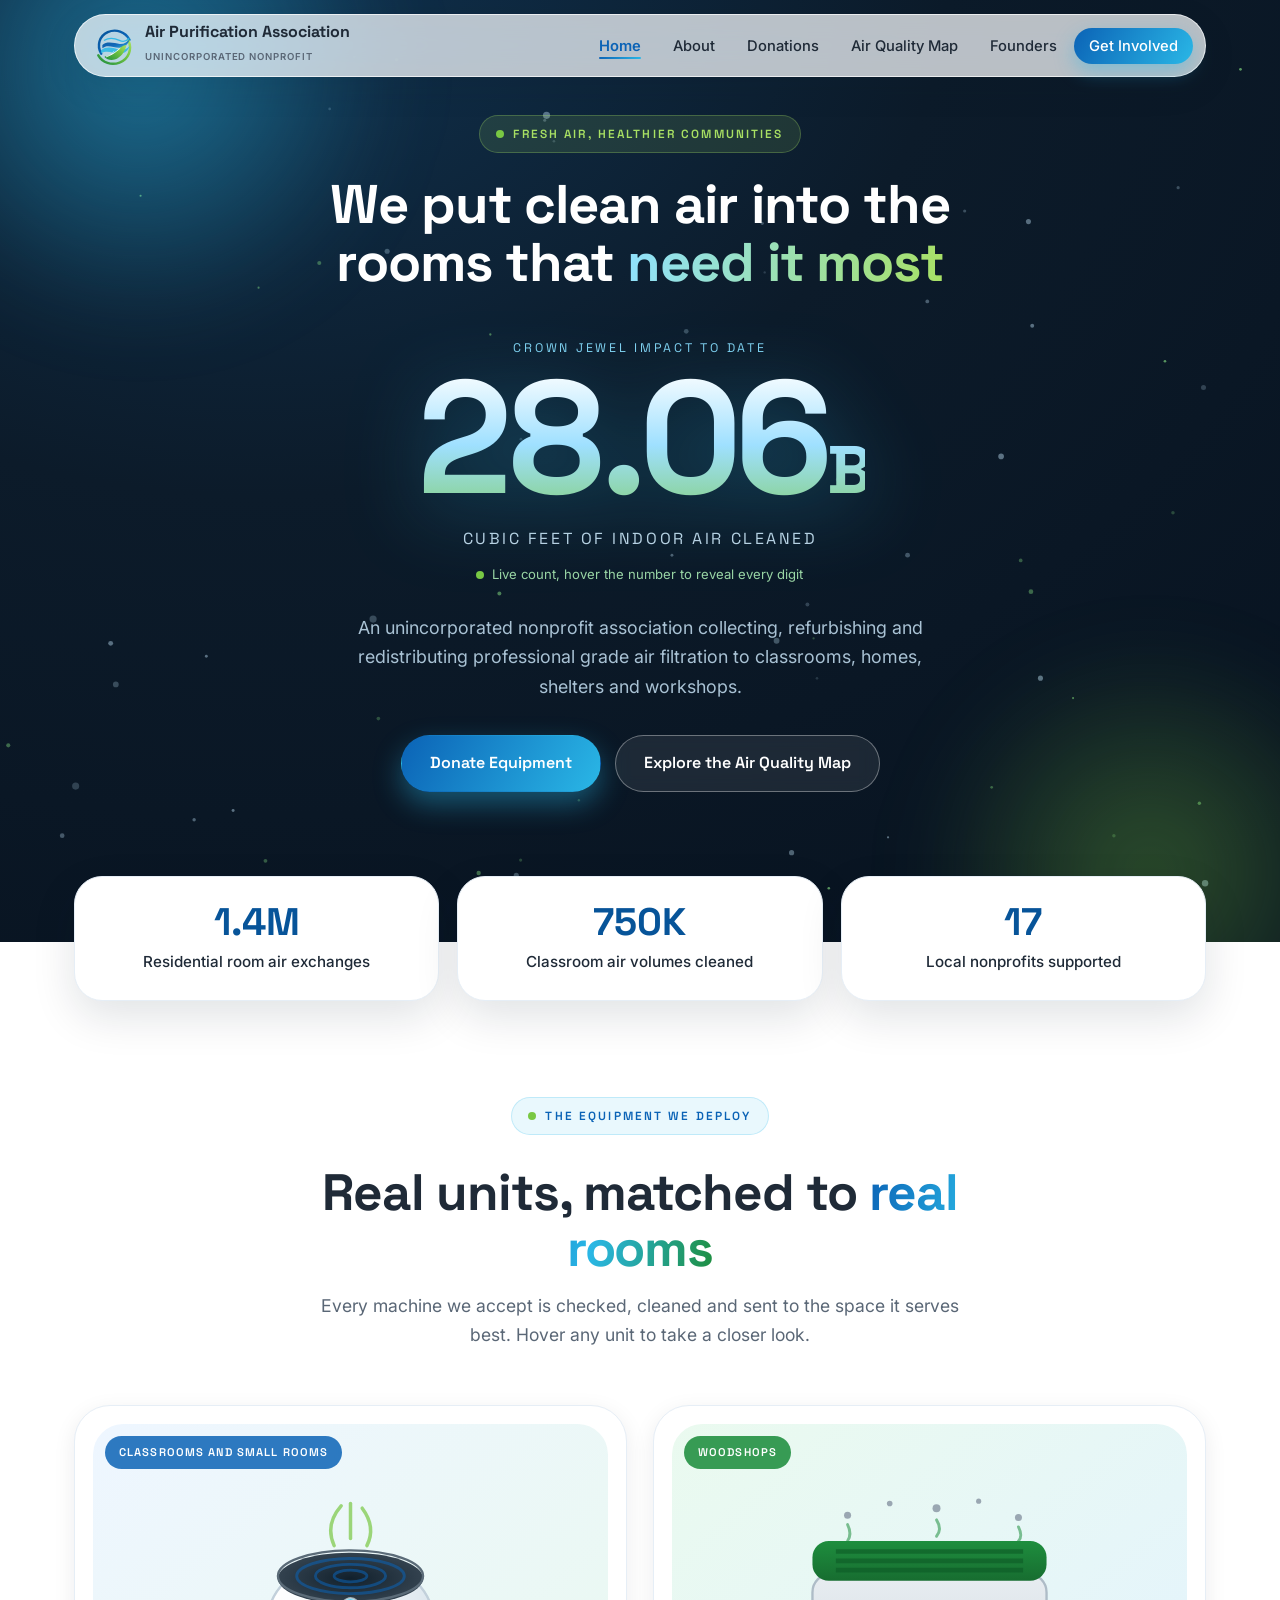
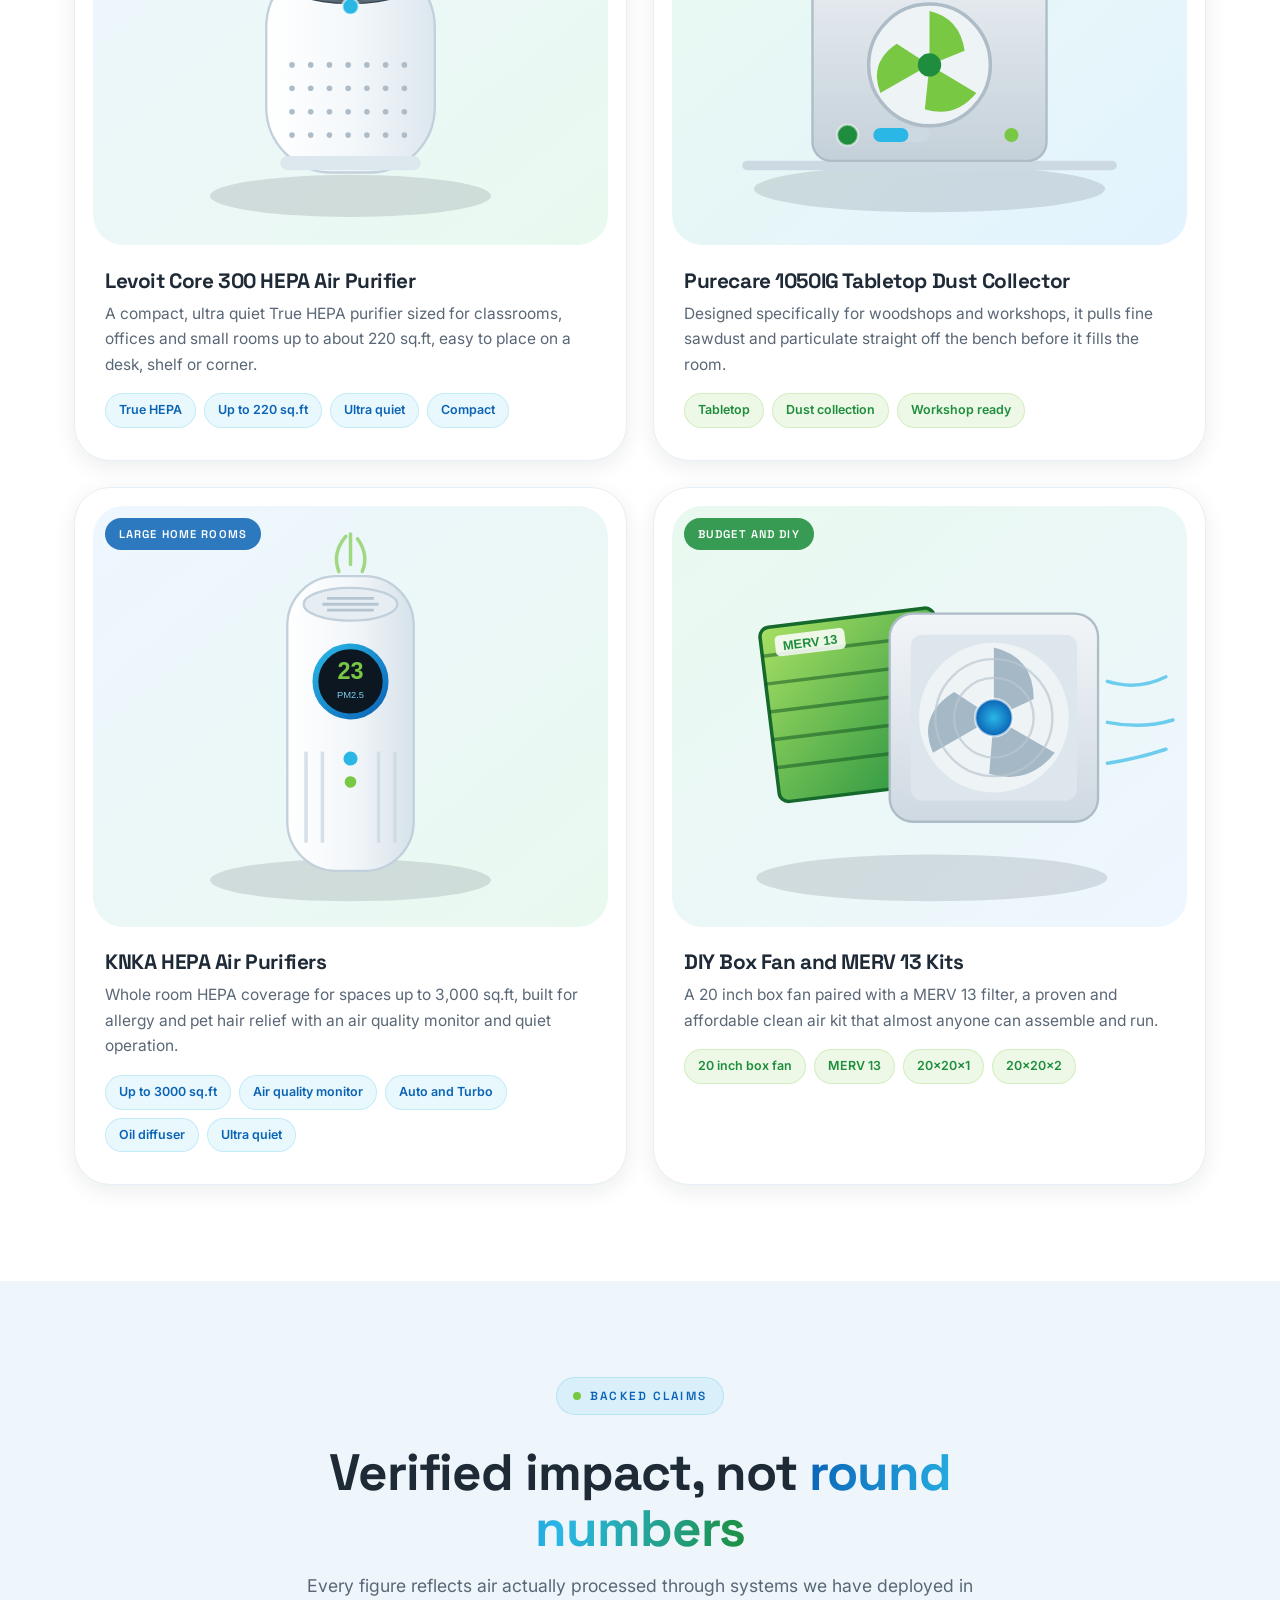
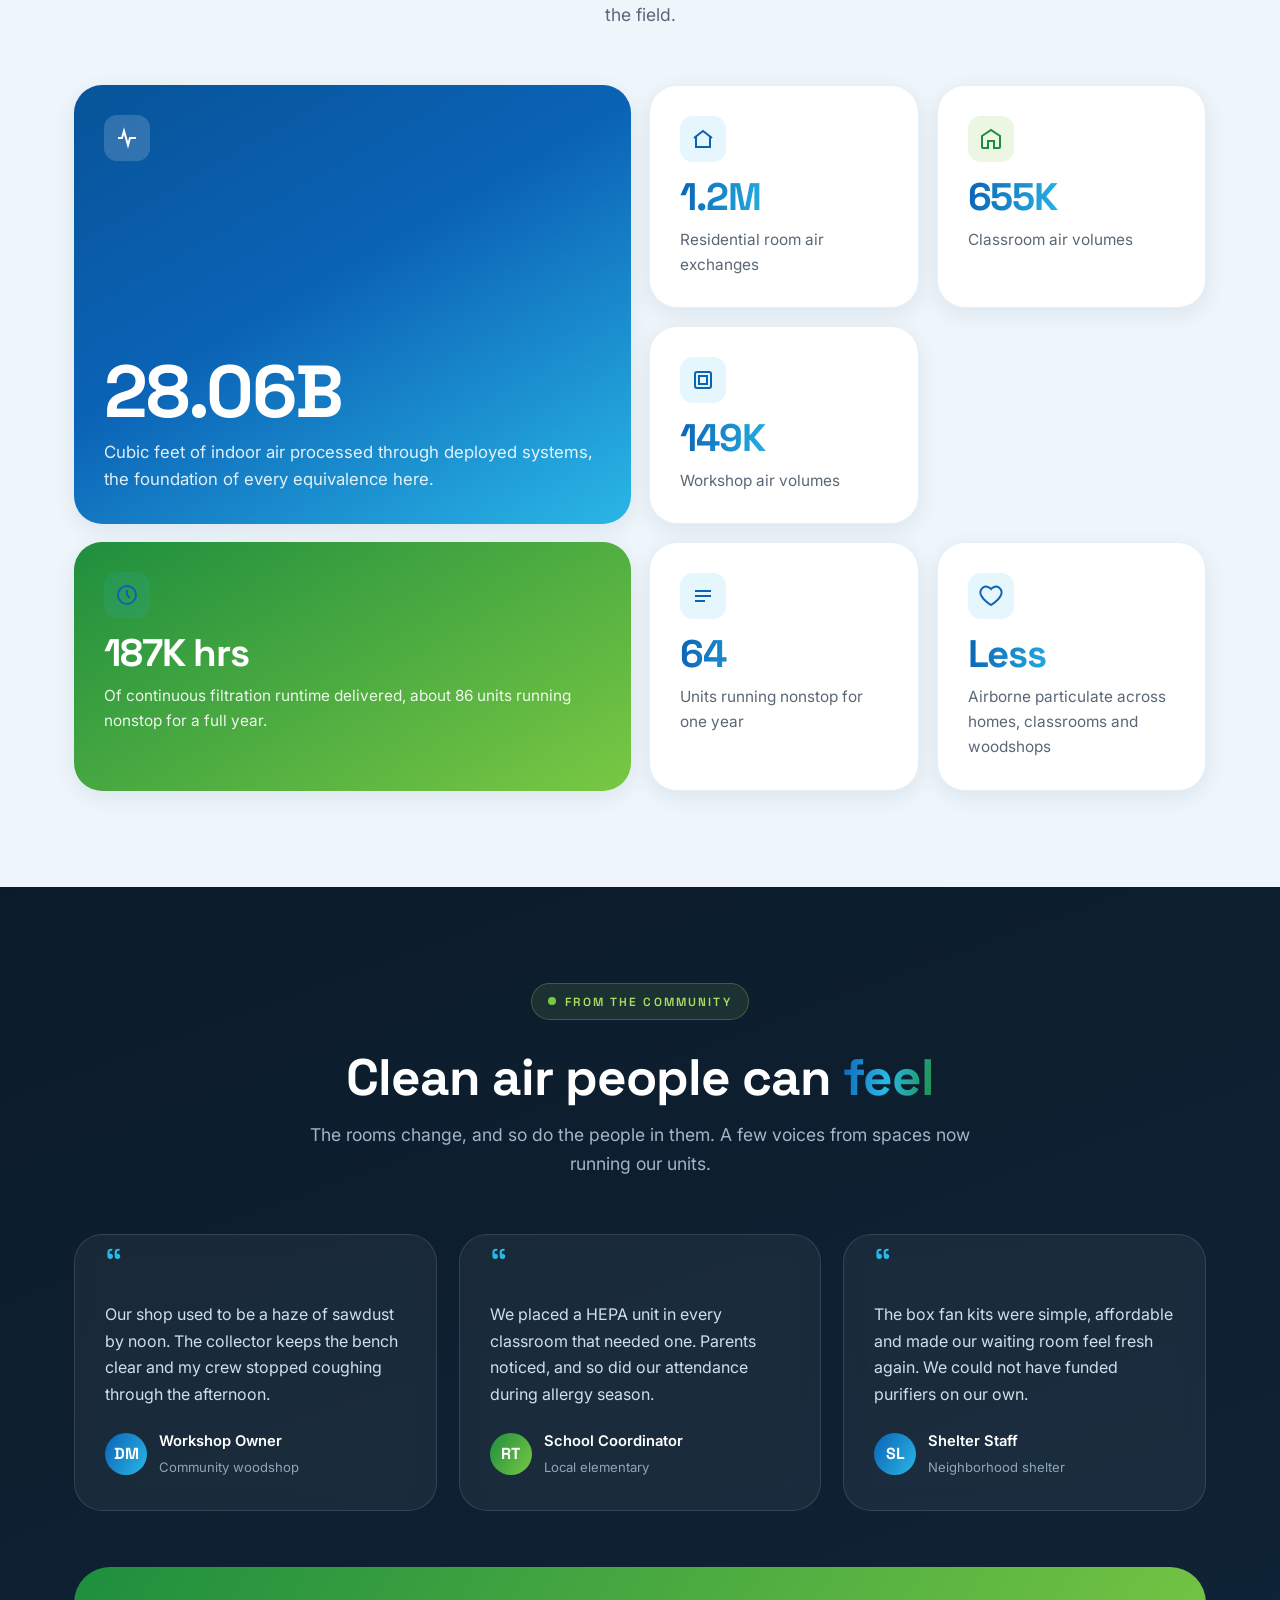
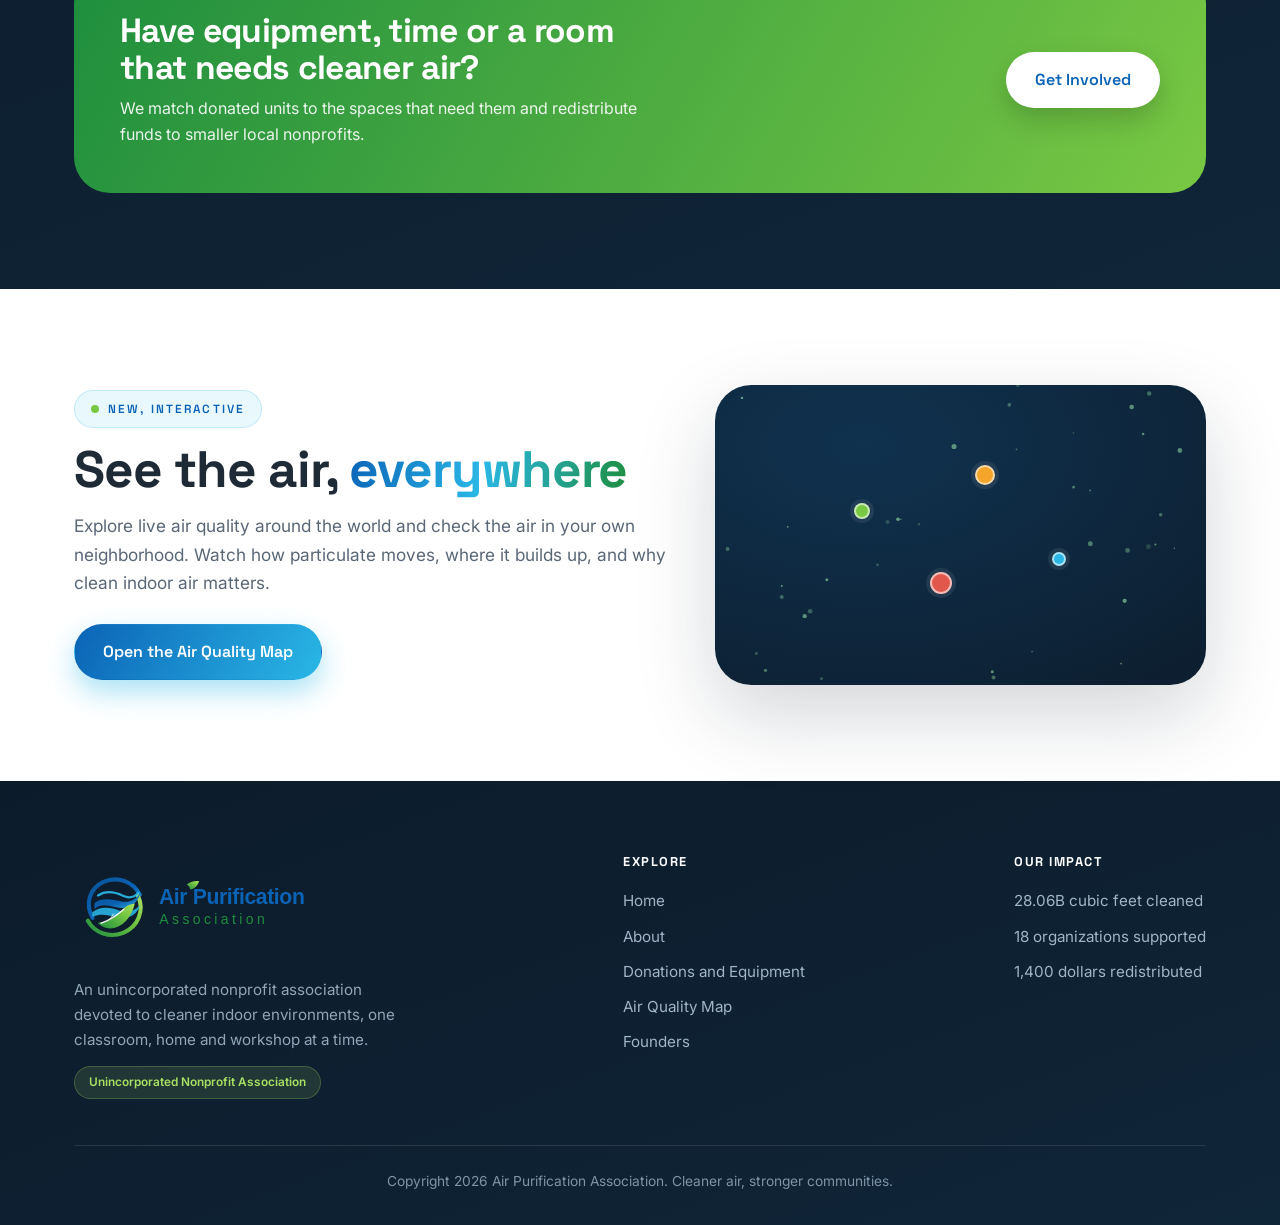
==== commit e8f1fb71: "Add files via upload" ====
--- a/index.html
+++ b/index.html
@@ -150,15 +150,15 @@
 
       <article class="prod reveal">
         <div class="prod-media" data-tilt data-tilt-max="7">
-          <span class="prod-tag">Garages and Workshops</span>
+          <span class="prod-tag">Classrooms and Small Rooms</span>
           <div class="frame" data-tilt-inner>
-            <img src="Media/products/alorair.jpg" alt="AlorAir portable air filtration system" onerror="this.onerror=null;this.src='Media/products/alorair.svg';" />
+            <img src="Media/Levoit300.png" alt="Levoit Core 300 HEPA air purifier" onerror="this.onerror=null;this.src='Media/products/levoit.svg';" />
           </div>
         </div>
         <div class="prod-body">
-          <h3>AlorAir 850 / 1050 CFM Portable Filtration</h3>
-          <p>A heavy duty air scrubber with a built in ionizer and a strong vortex fan, built for garages and workshops that move a lot of air fast.</p>
-          <div class="chips"><span>850 to 1050 CFM</span><span>Built in ionizer</span><span>Vortex fan</span></div>
+          <h3>Levoit Core 300 HEPA Air Purifier</h3>
+          <p>A compact, ultra quiet True HEPA purifier sized for classrooms, offices and small rooms up to about 220 sq.ft, easy to place on a desk, shelf or corner.</p>
+          <div class="chips"><span>True HEPA</span><span>Up to 220 sq.ft</span><span>Ultra quiet</span><span>Compact</span></div>
         </div>
       </article>
 
@@ -166,7 +166,7 @@
         <div class="prod-media" data-tilt data-tilt-max="7">
           <span class="prod-tag g">Woodshops</span>
           <div class="frame" data-tilt-inner>
-            <img src="Media/products/purecare.jpg" alt="Purecare 1050IG tabletop dust collector" onerror="this.onerror=null;this.src='Media/products/purecare.svg';" />
+            <img src="Media/Purecare1050IG.png" alt="Purecare 1050IG tabletop dust collector" onerror="this.onerror=null;this.src='Media/products/purecare.svg';" />
           </div>
         </div>
         <div class="prod-body">
@@ -180,7 +180,7 @@
         <div class="prod-media" data-tilt data-tilt-max="7">
           <span class="prod-tag">Large Home Rooms</span>
           <div class="frame" data-tilt-inner>
-            <img src="Media/products/knka.jpg" alt="KNKA HEPA tower air purifier" onerror="this.onerror=null;this.src='Media/products/knka.svg';" />
+            <img src="Media/KNKA.png" alt="KNKA HEPA tower air purifier" onerror="this.onerror=null;this.src='Media/products/knka.svg';" />
           </div>
         </div>
         <div class="prod-body">
@@ -194,7 +194,7 @@
         <div class="prod-media" data-tilt data-tilt-max="7">
           <span class="prod-tag g">Budget and DIY</span>
           <div class="frame" data-tilt-inner>
-            <img src="Media/products/boxfan.jpg" alt="Box fan paired with MERV 13 filter" onerror="this.onerror=null;this.src='Media/products/boxfan.svg';" />
+            <img src="Media/MERV13.png" alt="Box fan paired with MERV 13 filter" onerror="this.onerror=null;this.src='Media/products/boxfan.svg';" />
           </div>
         </div>
         <div class="prod-body">
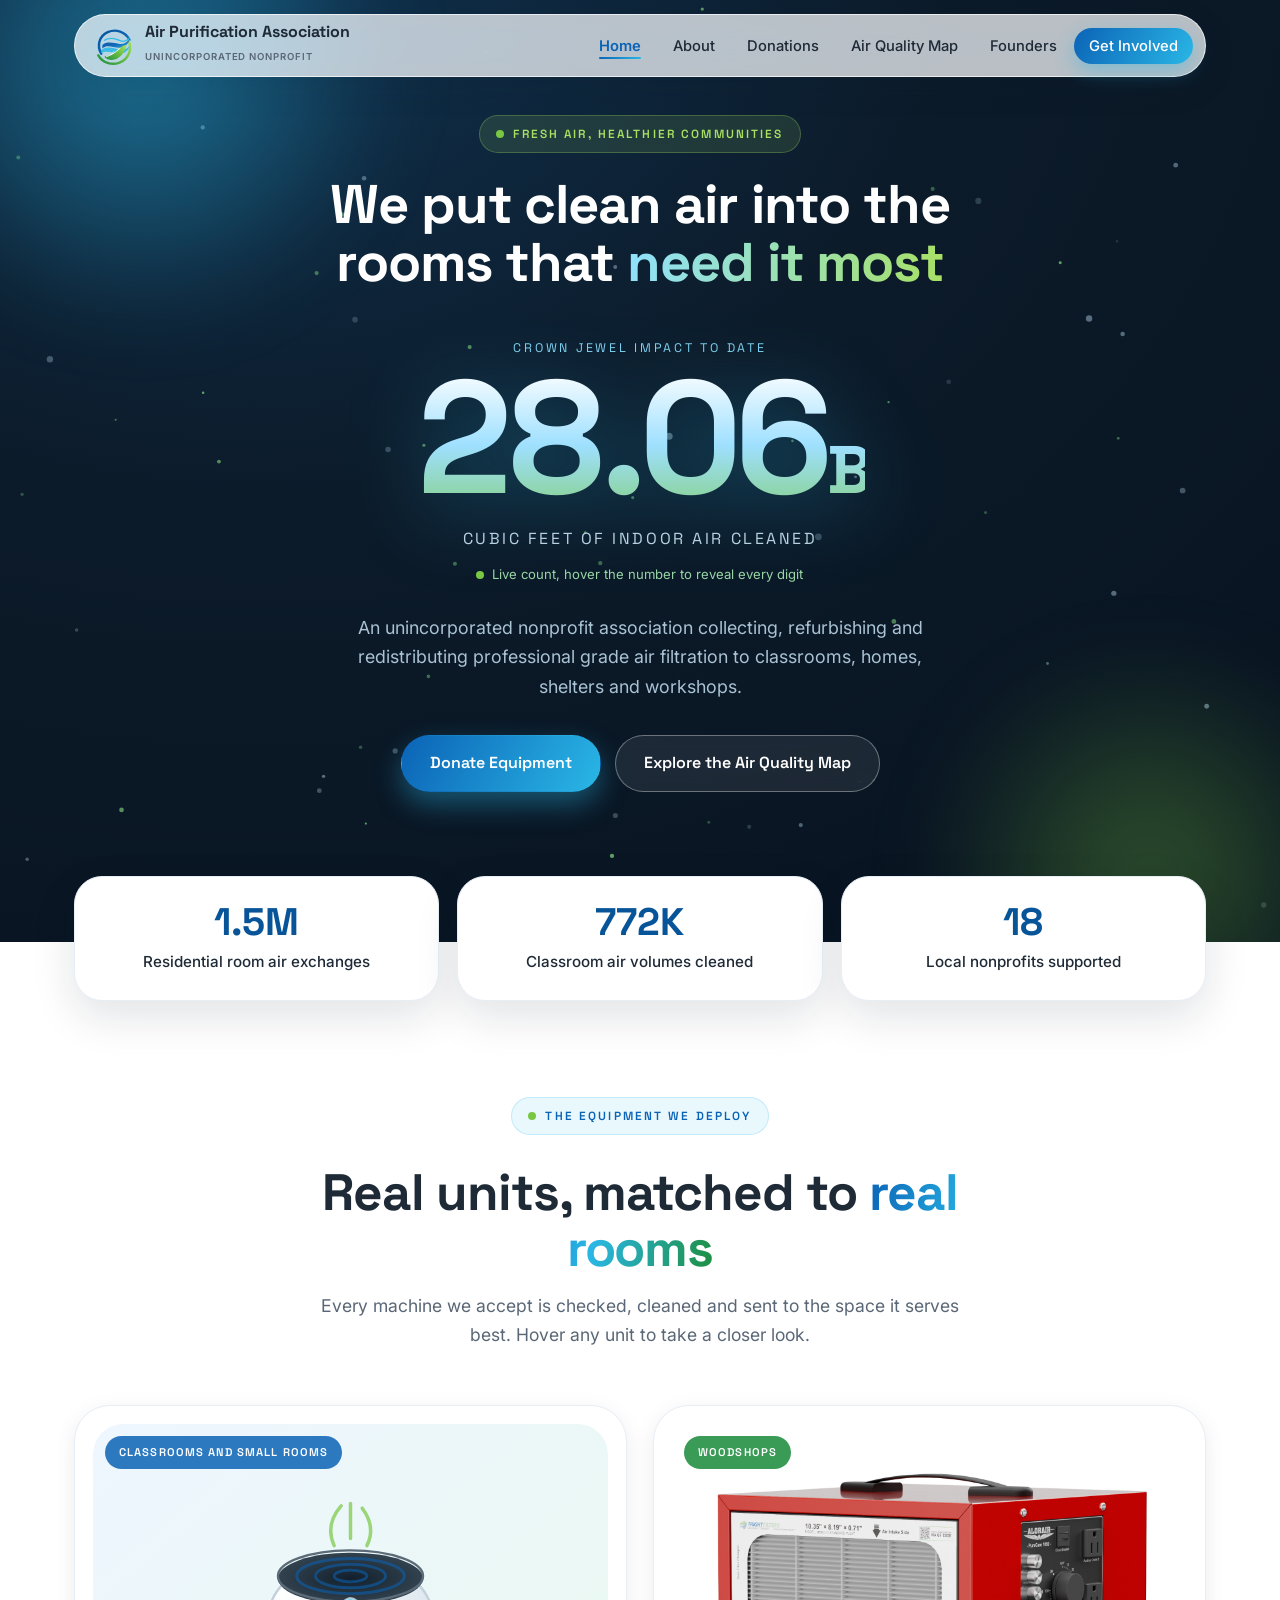
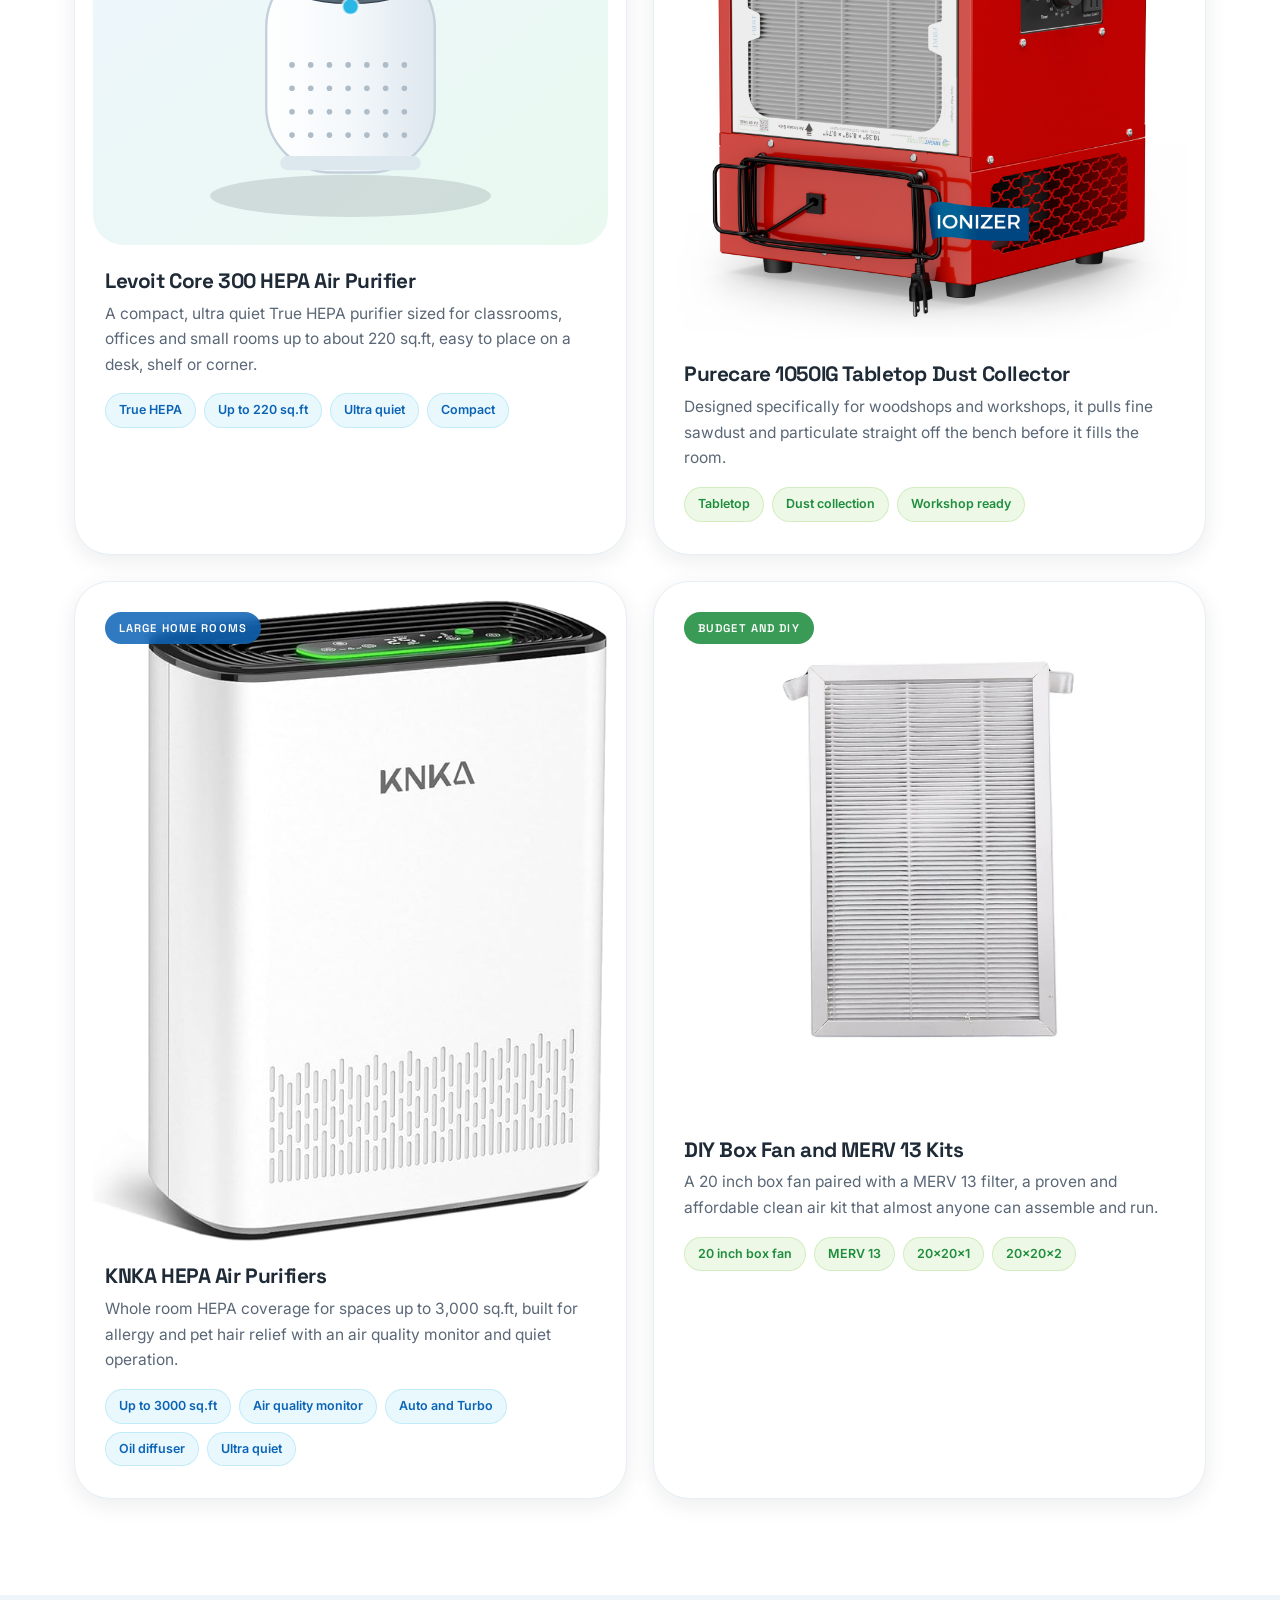
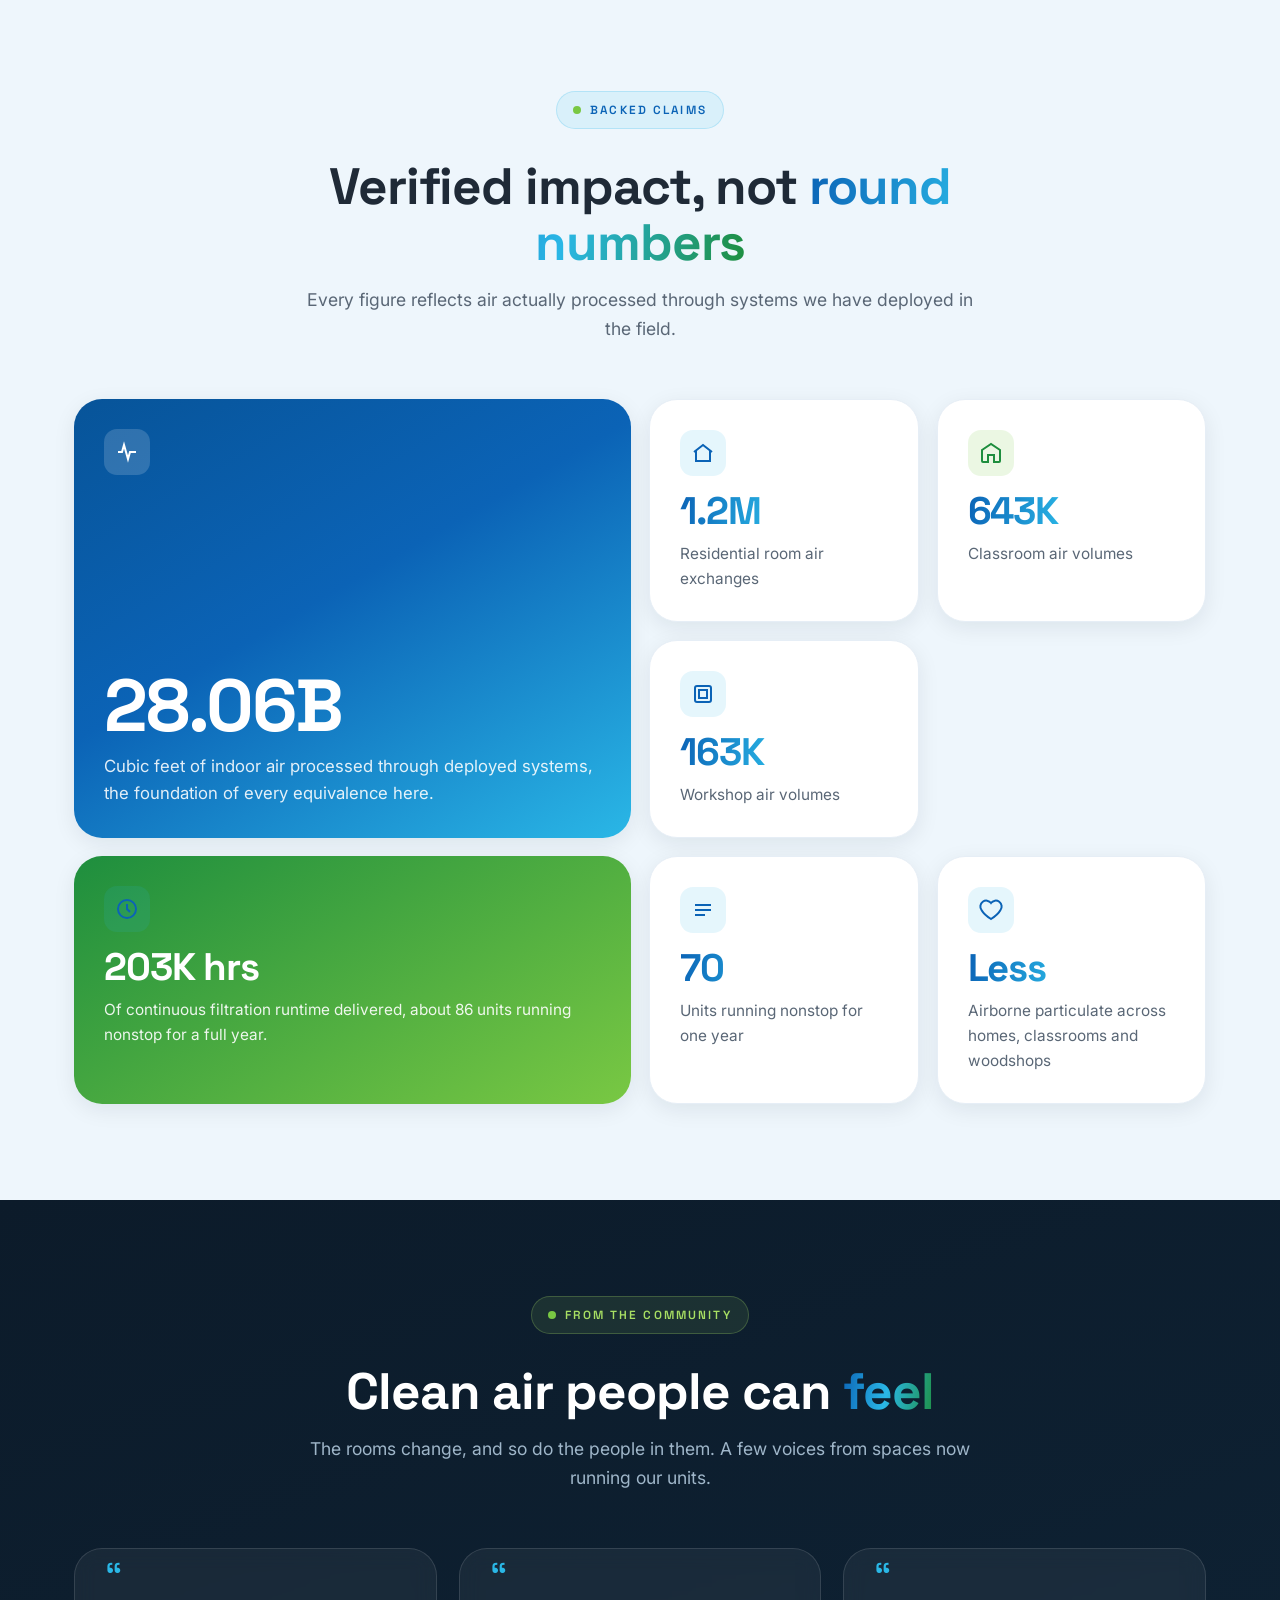
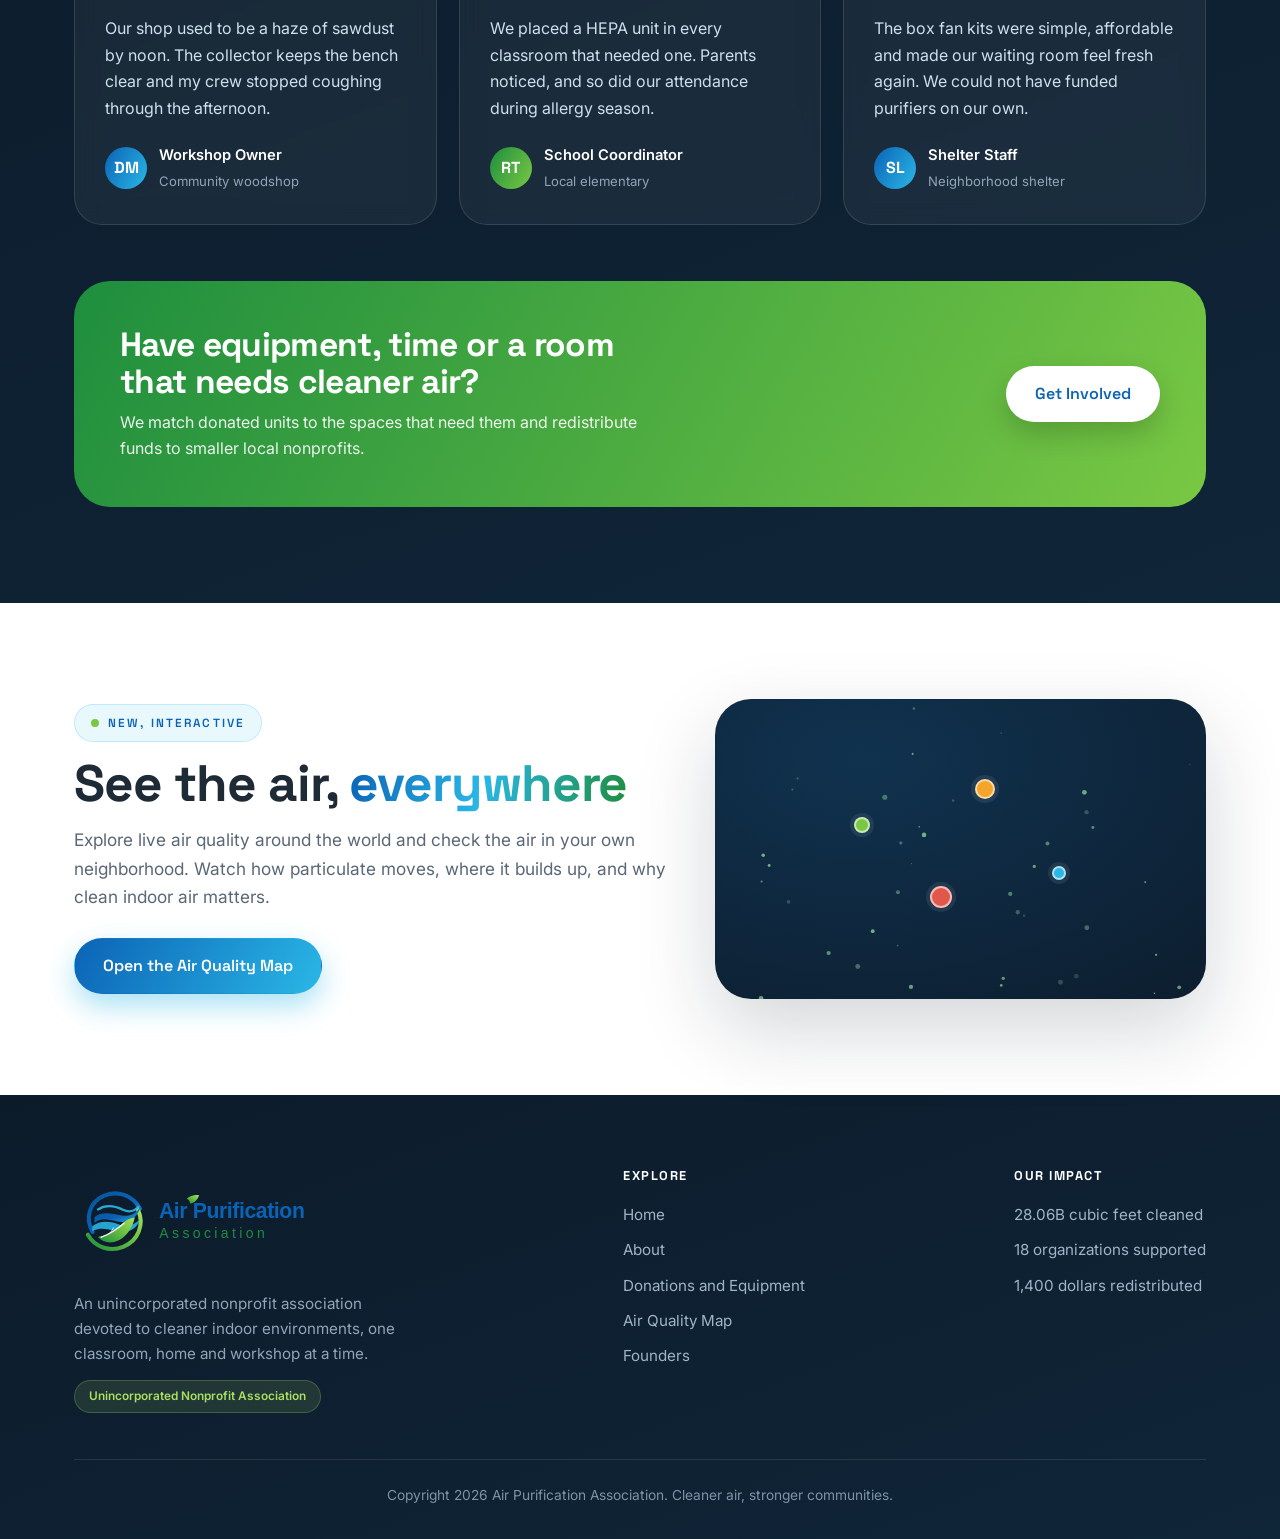
==== commit 7f36a325: "Add files via upload" ====
--- a/index.html
+++ b/index.html
@@ -152,7 +152,7 @@
         <div class="prod-media" data-tilt data-tilt-max="7">
           <span class="prod-tag">Classrooms and Small Rooms</span>
           <div class="frame" data-tilt-inner>
-            <img src="Media/Levoit300.png" alt="Levoit Core 300 HEPA air purifier" onerror="this.onerror=null;this.src='Media/products/levoit.svg';" />
+            <img src="Media/Levoit300.jpg" alt="Levoit Core 300 HEPA air purifier" onerror="this.onerror=null;this.src='Media/products/levoit.svg';" />
           </div>
         </div>
         <div class="prod-body">
@@ -166,7 +166,7 @@
         <div class="prod-media" data-tilt data-tilt-max="7">
           <span class="prod-tag g">Woodshops</span>
           <div class="frame" data-tilt-inner>
-            <img src="Media/Purecare1050IG.png" alt="Purecare 1050IG tabletop dust collector" onerror="this.onerror=null;this.src='Media/products/purecare.svg';" />
+            <img src="Media/Purecare1050IG.jpg" alt="Purecare 1050IG tabletop dust collector" onerror="this.onerror=null;this.src='Media/products/purecare.svg';" />
           </div>
         </div>
         <div class="prod-body">
@@ -180,7 +180,7 @@
         <div class="prod-media" data-tilt data-tilt-max="7">
           <span class="prod-tag">Large Home Rooms</span>
           <div class="frame" data-tilt-inner>
-            <img src="Media/KNKA.png" alt="KNKA HEPA tower air purifier" onerror="this.onerror=null;this.src='Media/products/knka.svg';" />
+            <img src="Media/KNKA.jpg" alt="KNKA HEPA tower air purifier" onerror="this.onerror=null;this.src='Media/products/knka.svg';" />
           </div>
         </div>
         <div class="prod-body">
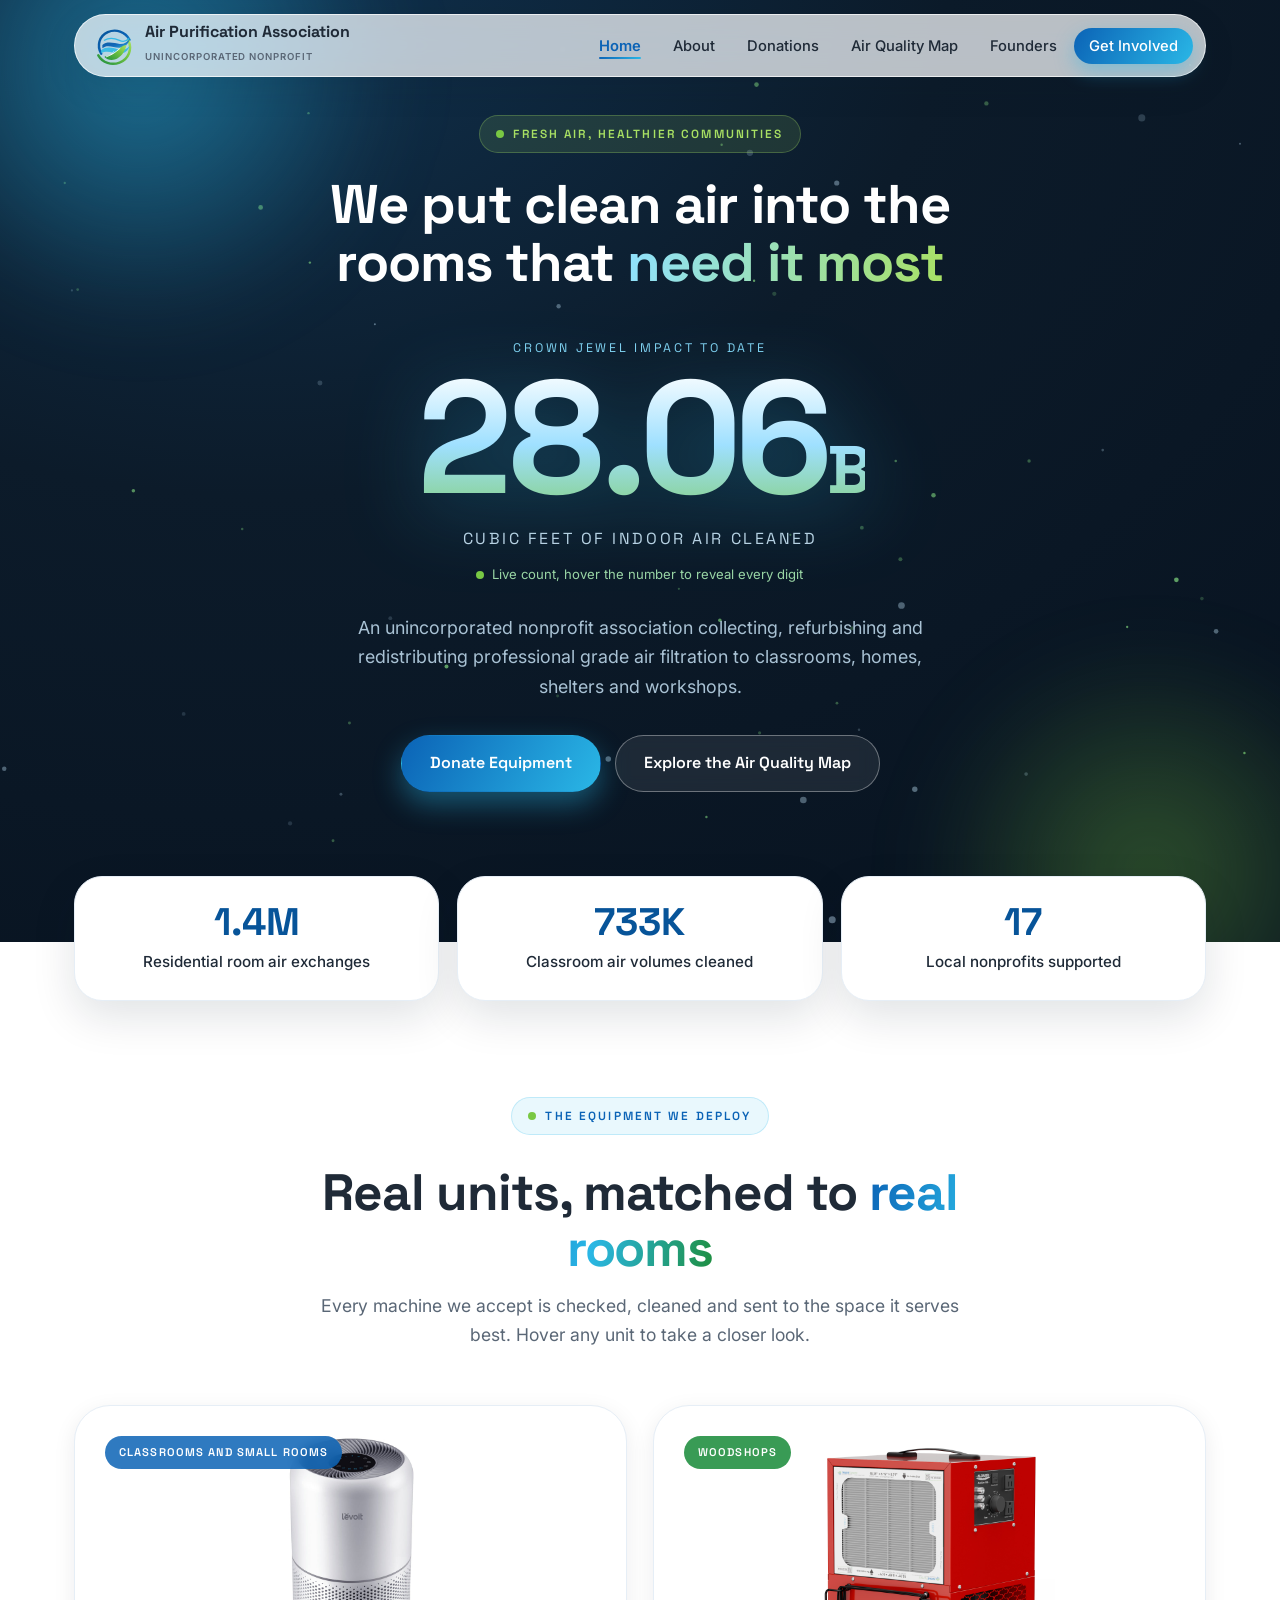
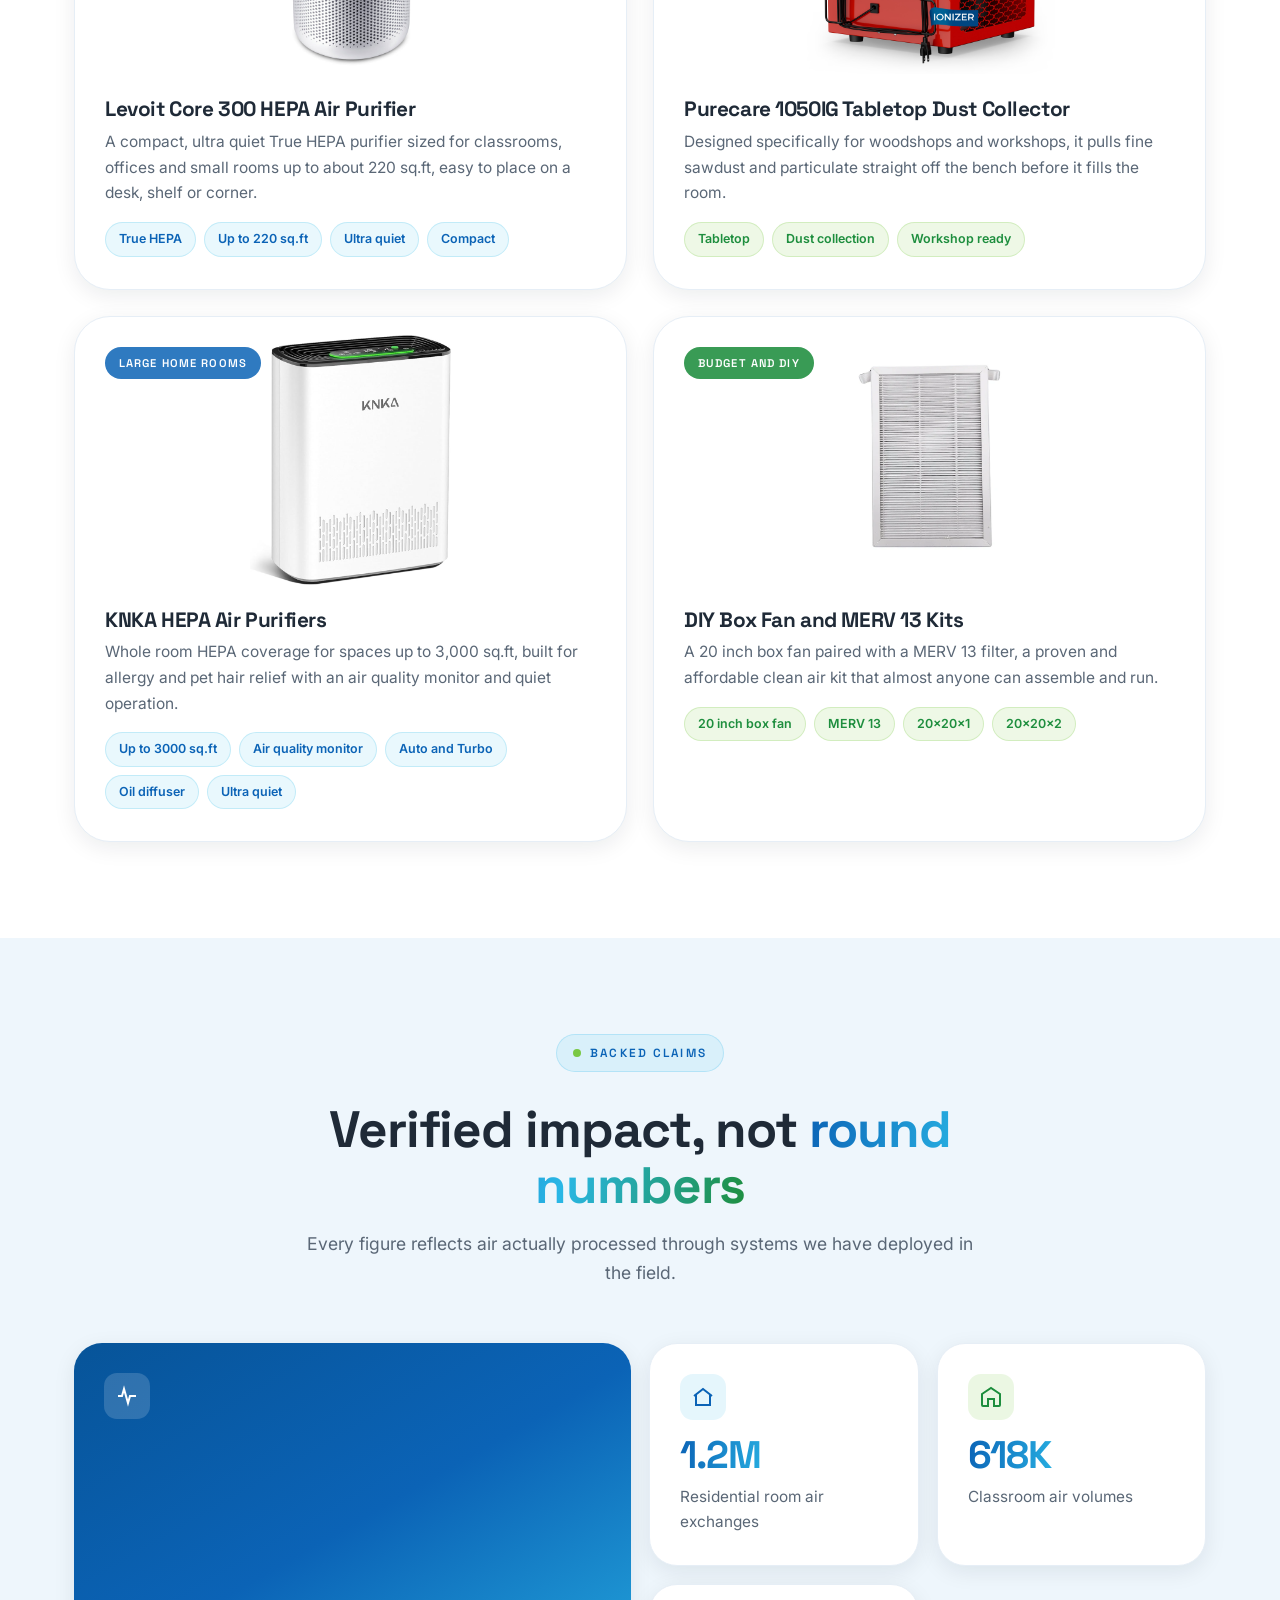
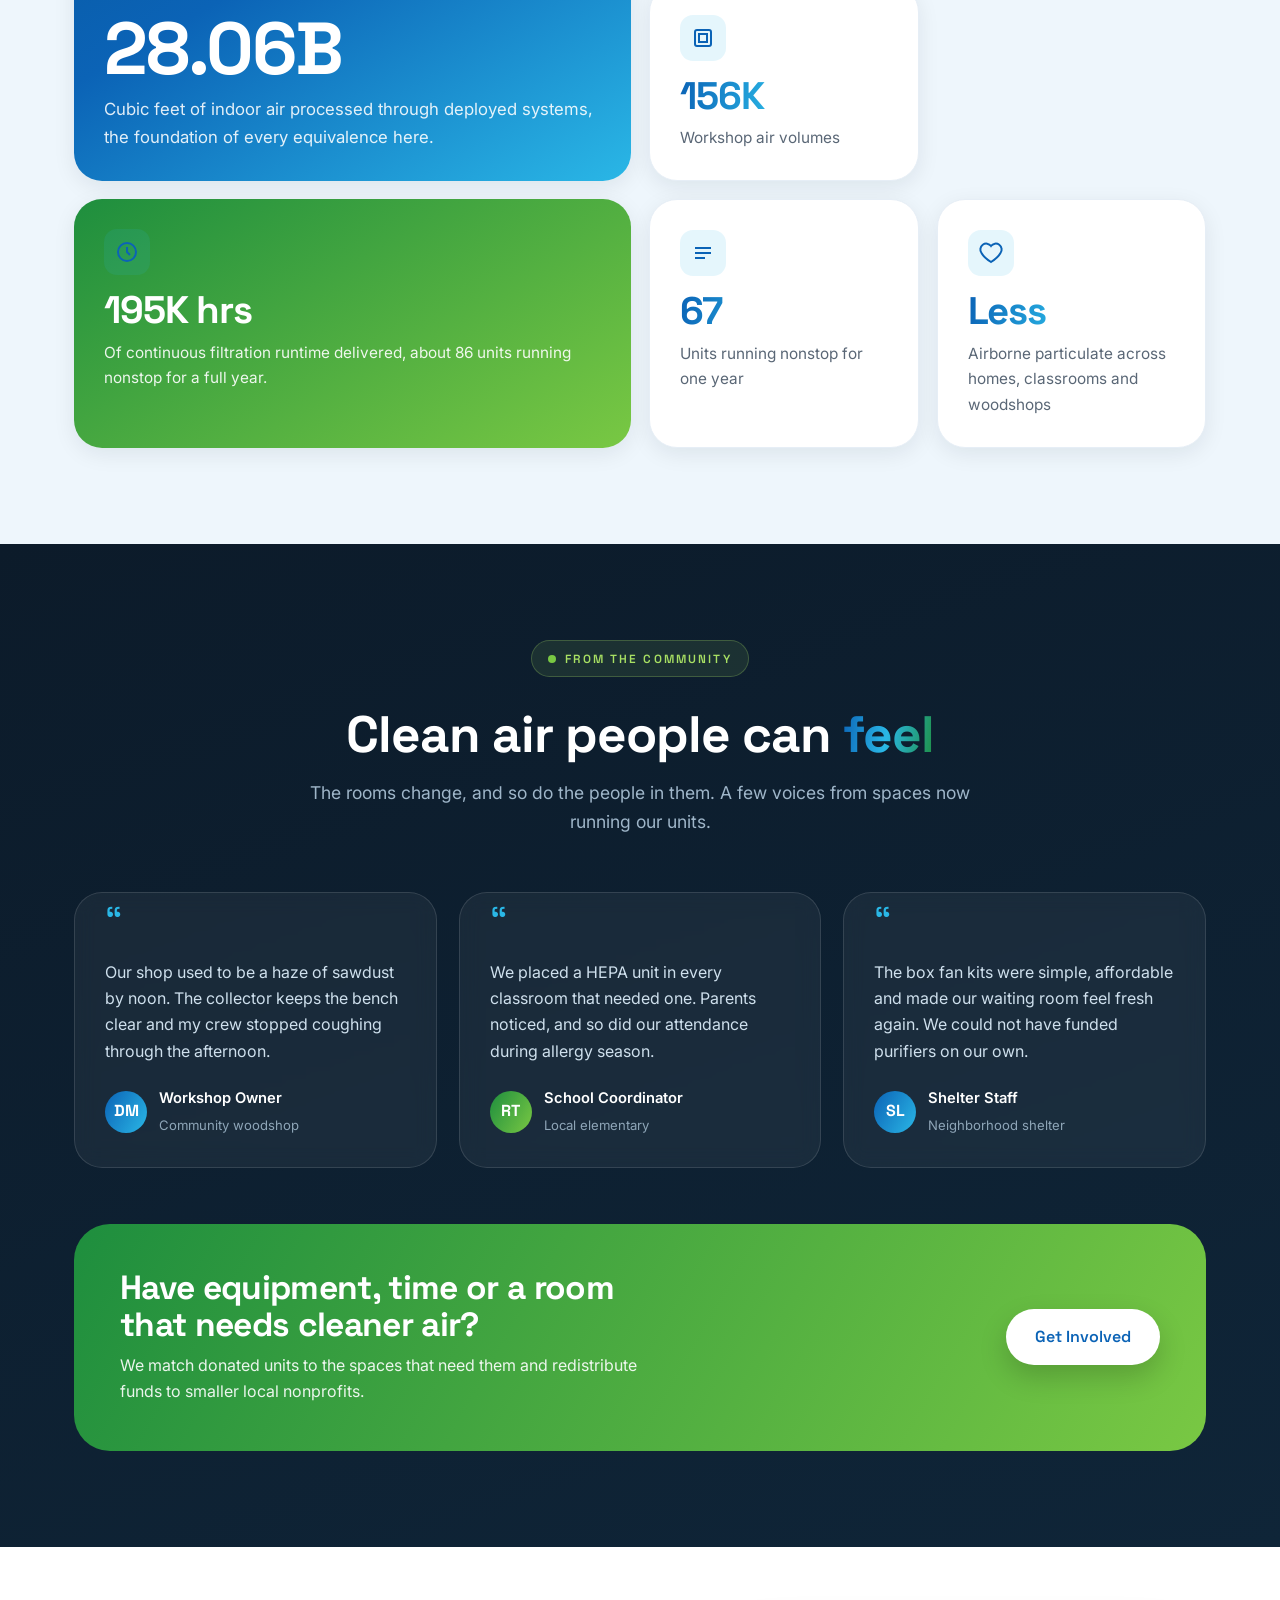
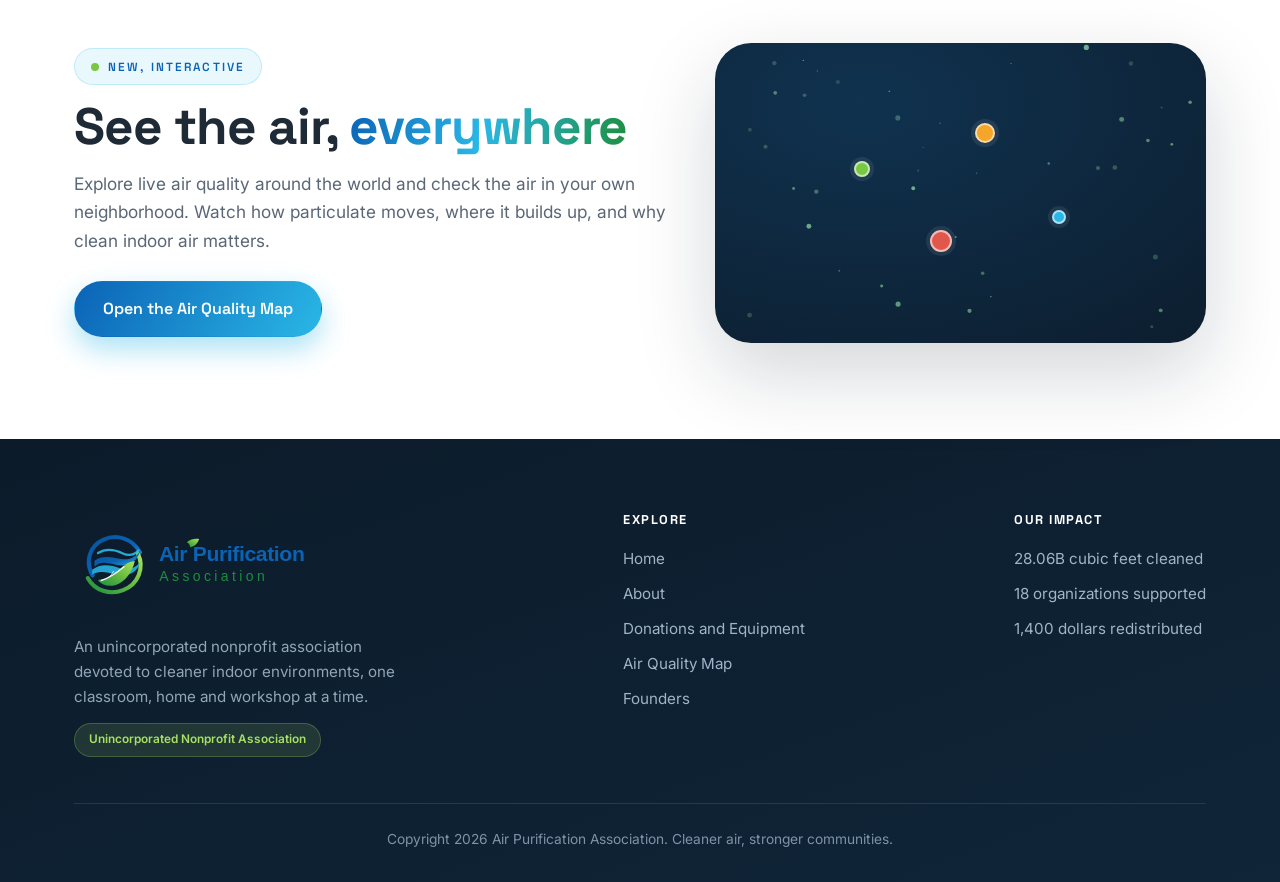
==== commit 406c2c47: "Add files via upload" ====
--- a/index.html
+++ b/index.html
@@ -46,8 +46,8 @@
 .prod{border-radius:var(--r-xl);background:var(--paper);border:1px solid var(--line);box-shadow:var(--sh-sm);overflow:hidden;transition:transform .35s var(--ease),box-shadow .35s var(--ease);}
 .prod:hover{box-shadow:var(--sh-lg);}
 .prod-media{position:relative;padding:18px;cursor:pointer;}
-.prod-media .frame{border-radius:var(--r-lg);overflow:hidden;will-change:transform;transition:transform .15s ease-out;}
-.prod-media img{width:100%;height:auto;display:block;}
+.prod-media .frame{border-radius:var(--r-lg);overflow:hidden;will-change:transform;transition:transform .15s ease-out;background:#fff;}
+.prod-media img{width:100%;height:250px;object-fit:contain;display:block;}
 .prod-tag{position:absolute;top:30px;left:30px;z-index:3;font-family:'Space Grotesk',sans-serif;font-size:.7rem;font-weight:600;letter-spacing:.1em;text-transform:uppercase;color:#fff;background:rgba(11,99,182,.85);backdrop-filter:blur(6px);padding:7px 14px;border-radius:999px;}
 .prod-tag.g{background:rgba(30,142,62,.88);}
 .prod-body{padding:6px 30px 32px;}
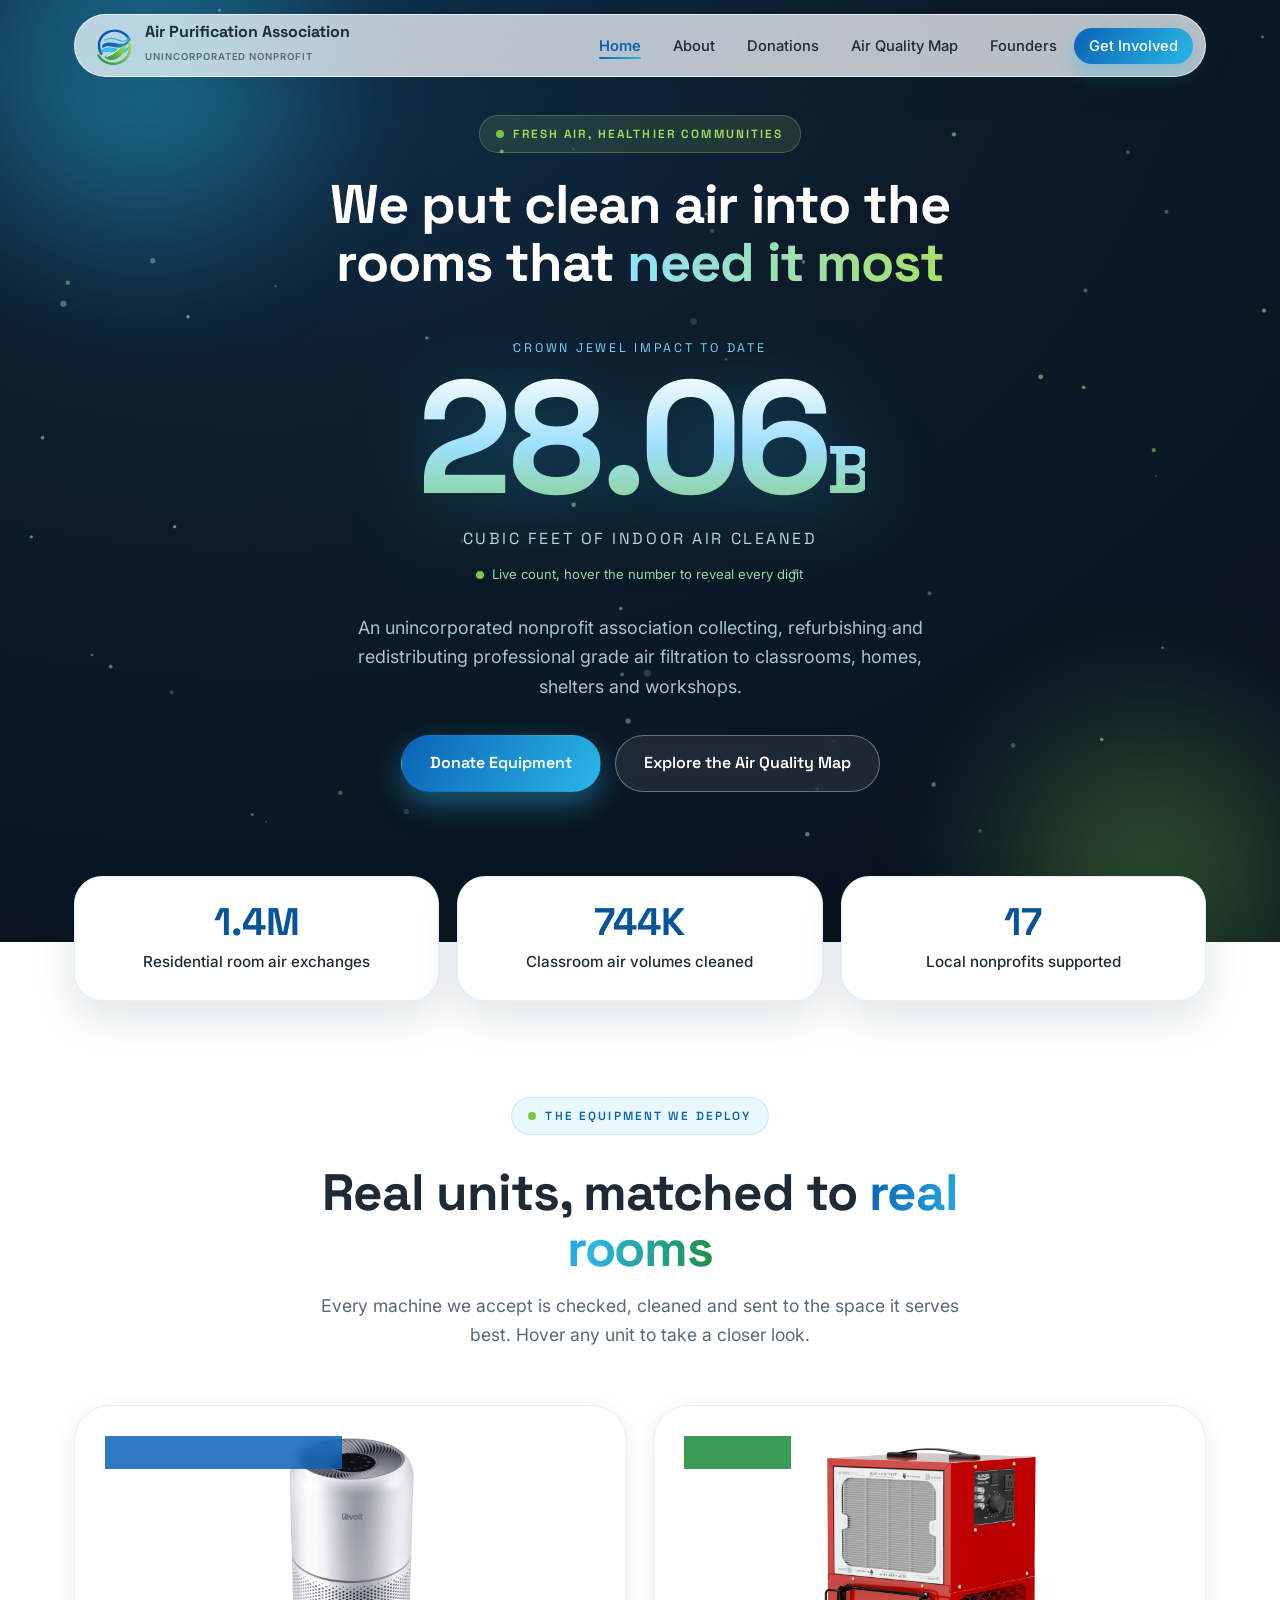
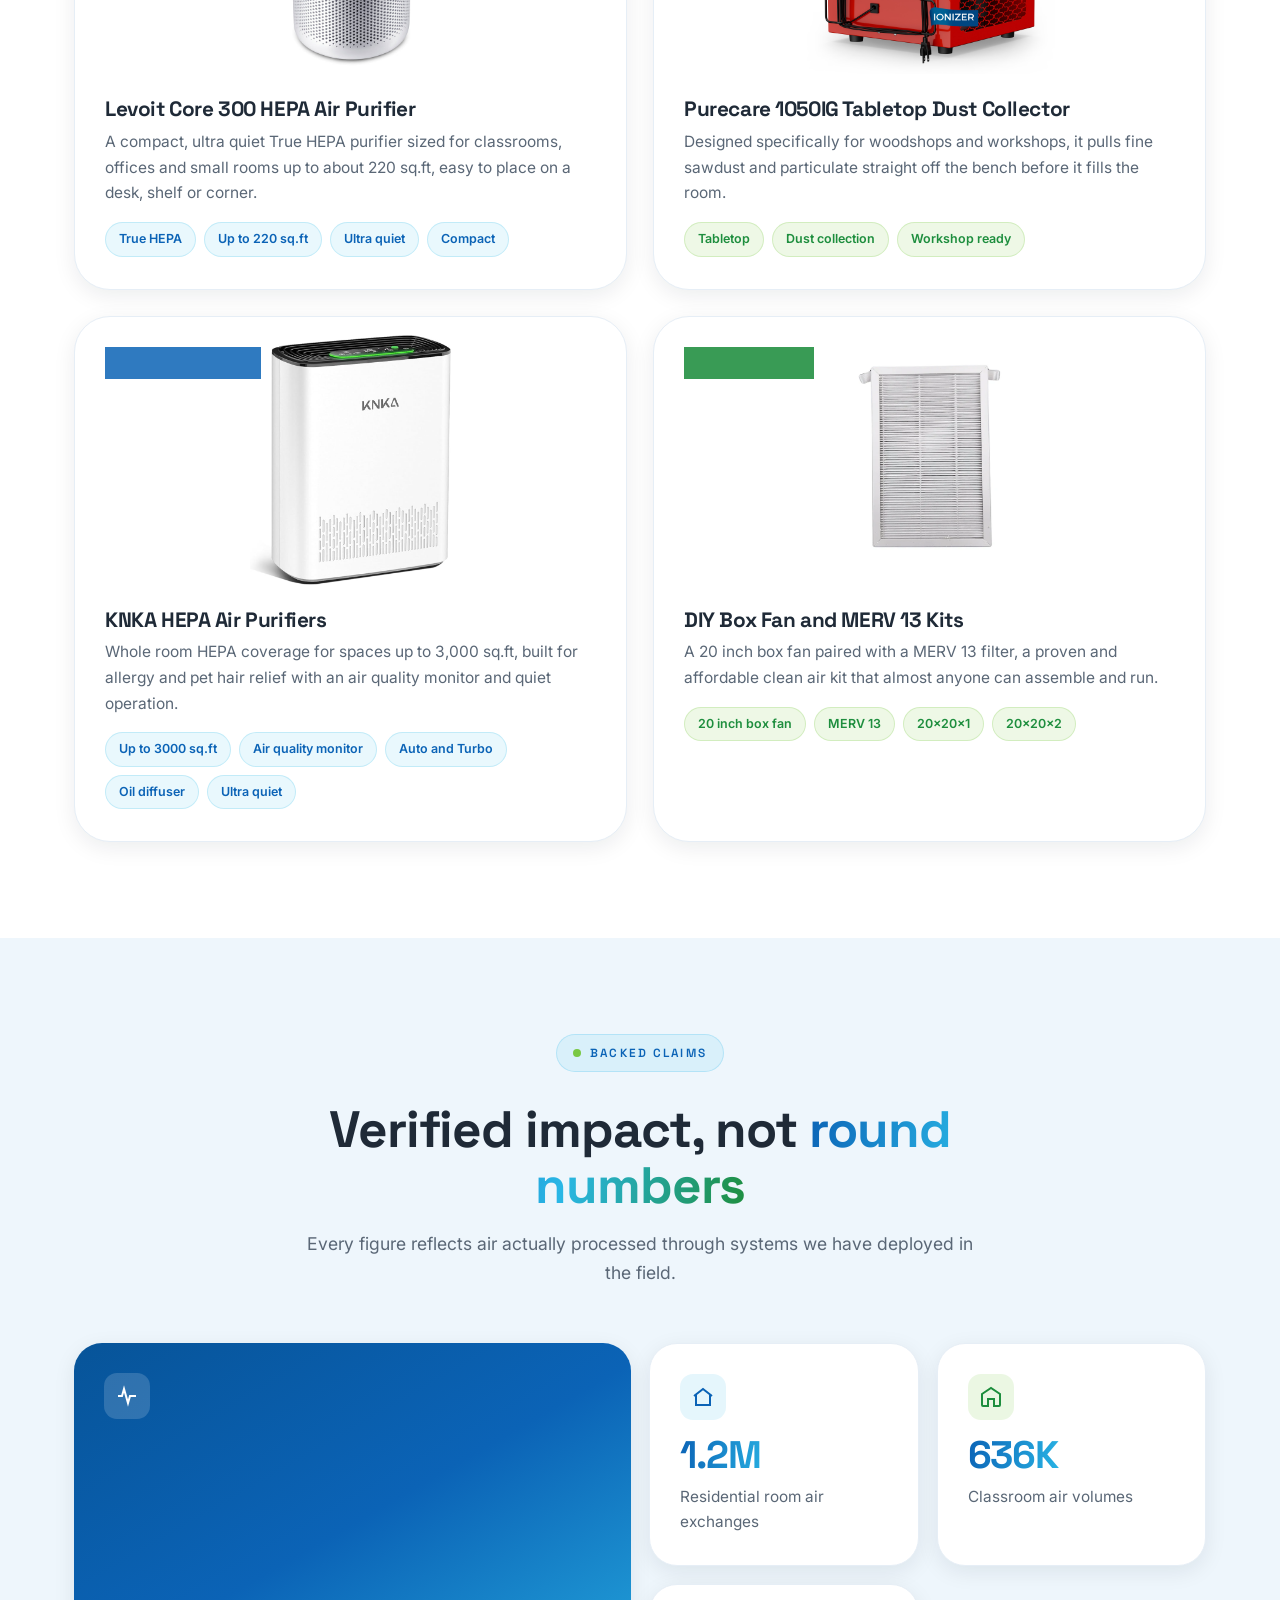
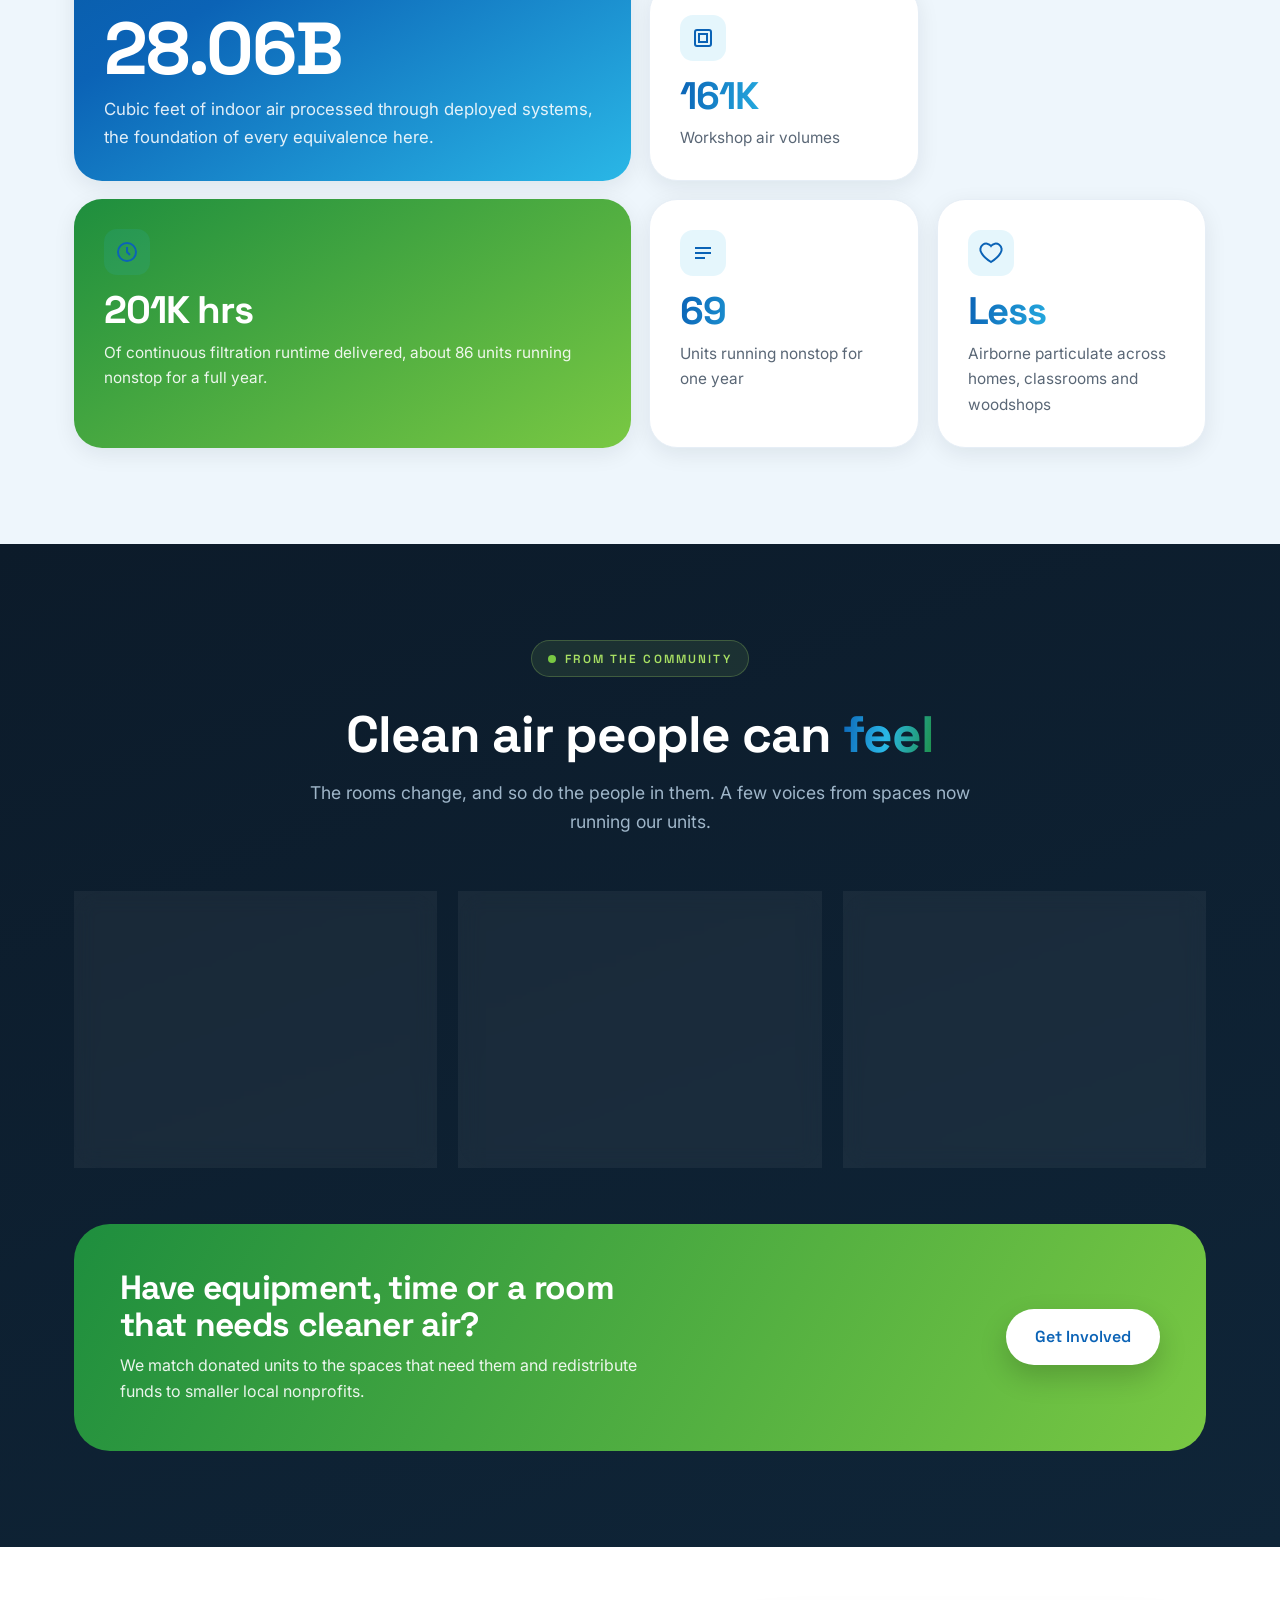
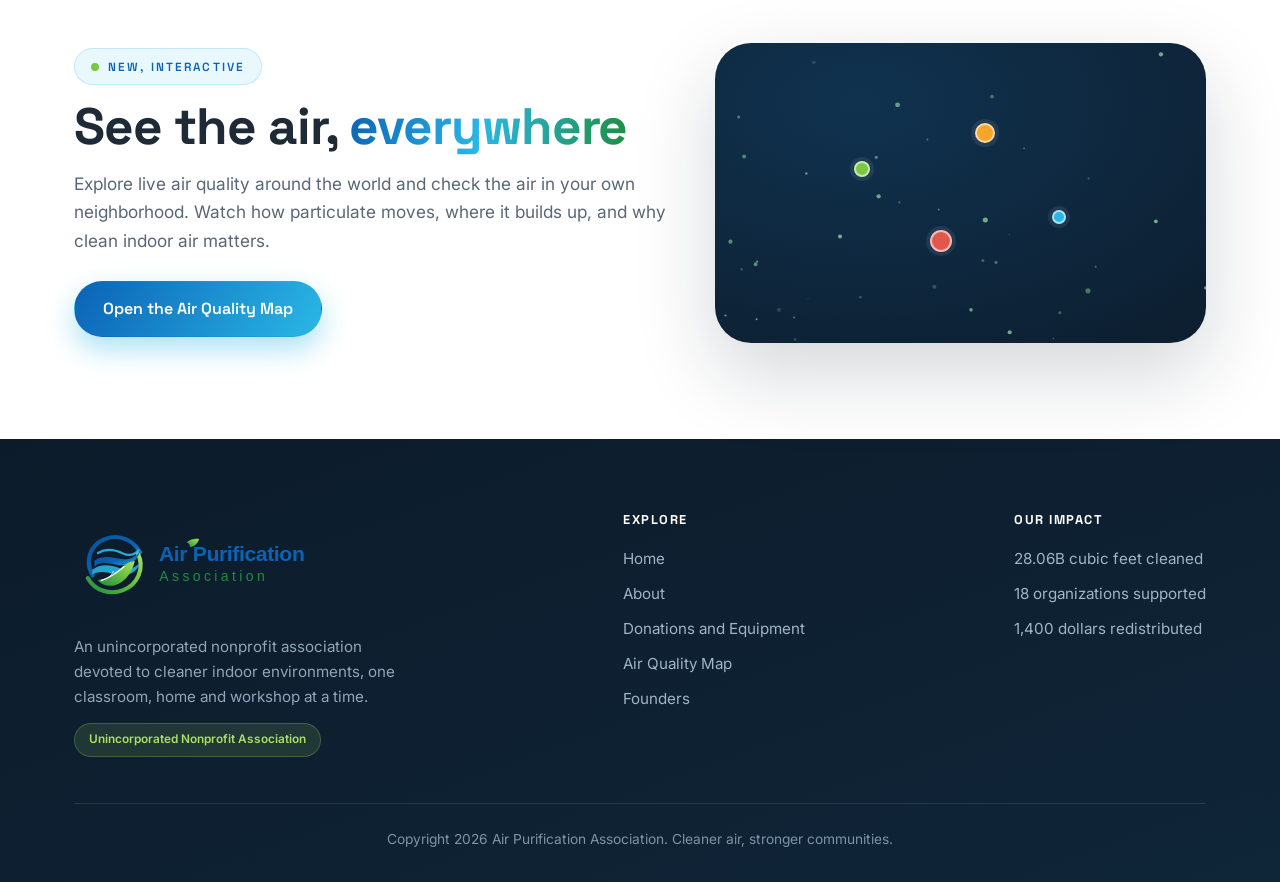
==== commit 79ee76c8: "Add files via upload" ====
--- a/index.html
+++ b/index.html
@@ -4,7 +4,7 @@
 <meta charset="UTF-8" />
 <meta name="viewport" content="width=device-width, initial-scale=1.0" />
 <title>Air Purification Association | Cleaner Indoor Air for Every Community</title>
-<meta name="description" content="An unincorporated nonprofit association putting professional grade air filtration into classrooms, homes, shelters and workshops. 15.83 billion cubic feet of air cleaned." />
+<meta name="description" content="An unincorporated nonprofit association putting professional grade air filtration into classrooms, homes, shelters and workshops. Billions of cubic feet of air cleaned." />
 <link rel="icon" type="image/png" sizes="64x64" href="Media/logo_assets/favicon_64.png" />
 <link rel="preconnect" href="https://fonts.googleapis.com" />
 <link rel="preconnect" href="https://fonts.gstatic.com" crossorigin />
@@ -408,7 +408,8 @@
   function frame(now){
     if(mode === 'intro'){
       var p = Math.min((now - animStart) / 2200, 1);
-      num.textContent = (easeOut(p) * 15.83).toFixed(2);
+      var introTarget = parseFloat(compactStr());
+      num.textContent = (easeOut(p) * introTarget).toFixed(2);
       if(p >= 1){ mode = 'compact'; showCompact(); }
     } else if(mode === 'compact'){
       if(!hovered) num.textContent = compactStr();
